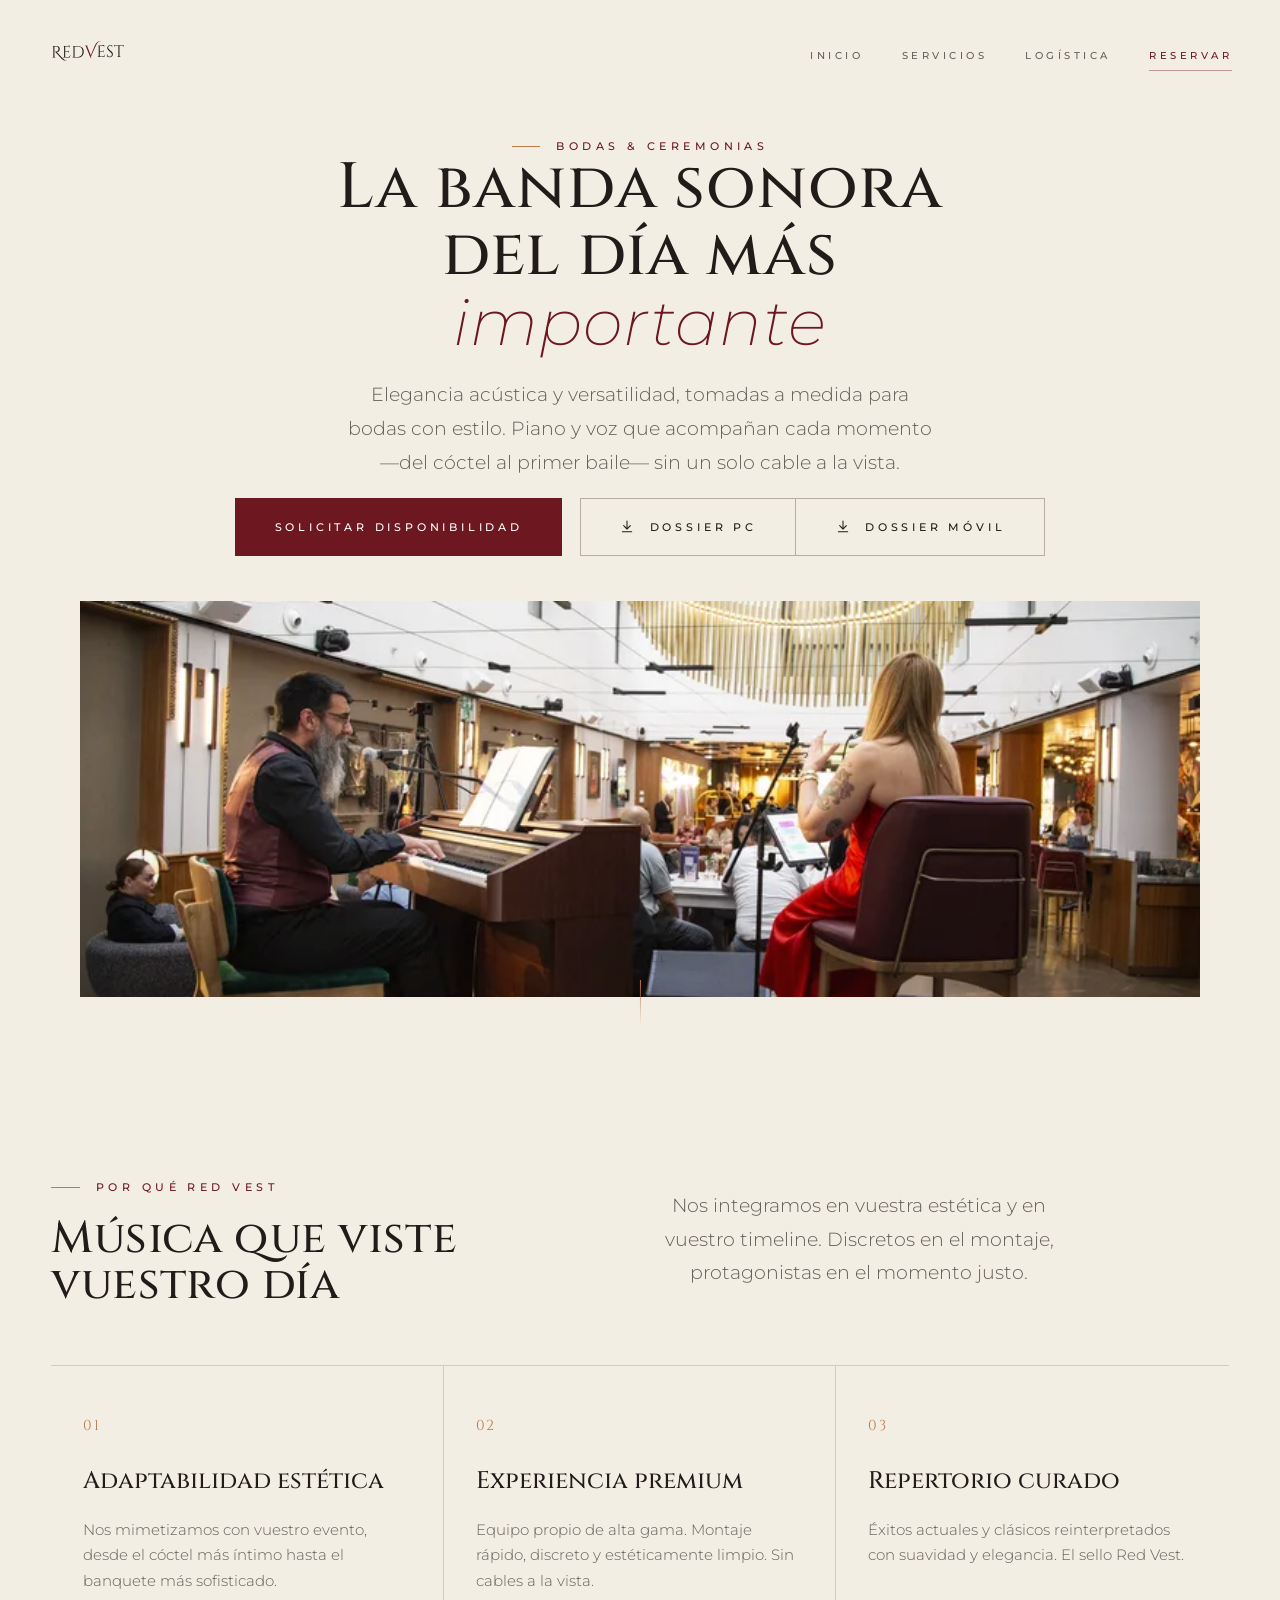
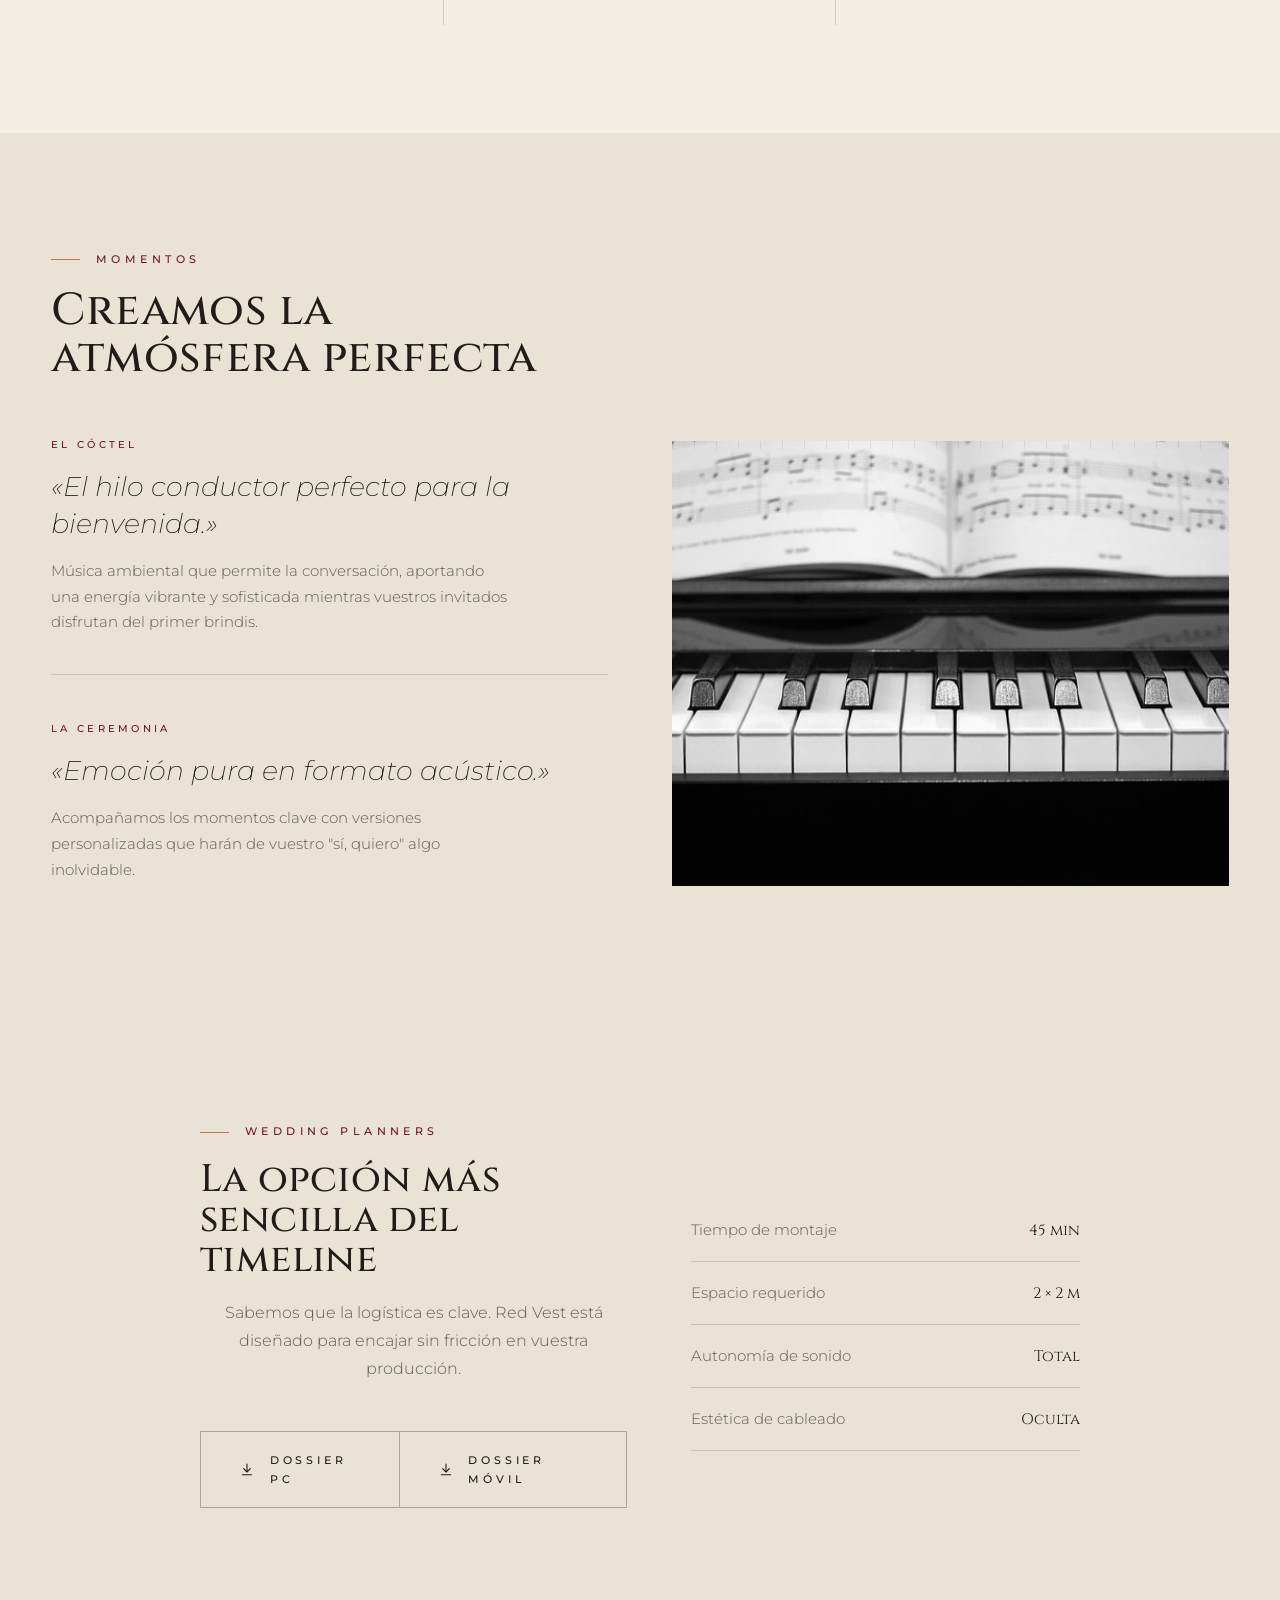
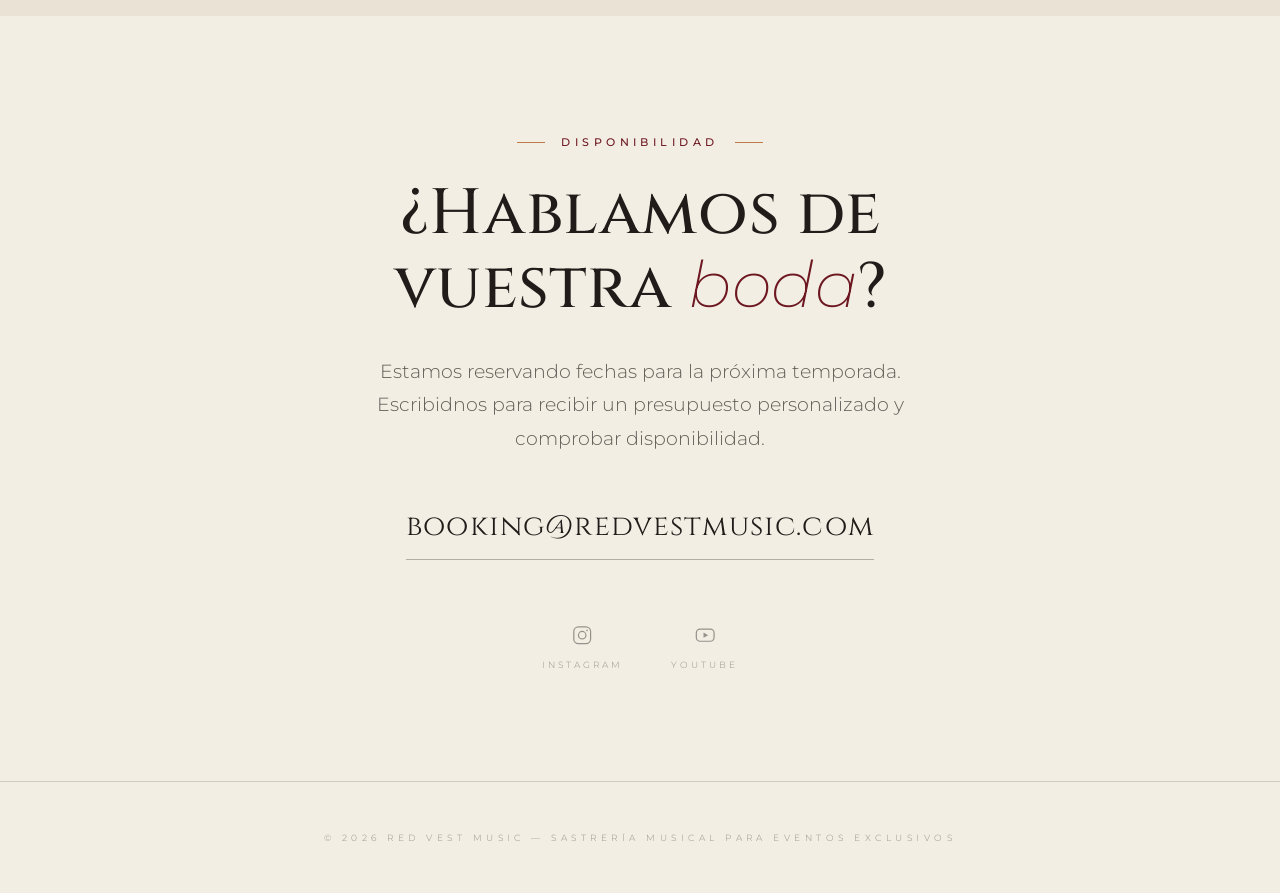
==== bodas/index.html @ 0601c80e "feat: self-host Cinzel and Montserrat fonts Co-Authored-By: Claude Sonnet 5.5 <noreply@anthropic.com" ====
<!DOCTYPE html>
<html lang="es" data-palette="claro" data-hero="portico" data-duo="off" data-grain="off" data-metal="copper">

<head>
  <meta charset="UTF-8">
  <meta name="viewport" content="width=device-width, initial-scale=1.0">
  <title>Música para bodas en Madrid · Dúo piano y voz en directo | Red Vest</title>
  <meta name="description" content="Música en vivo a medida para bodas en Madrid y alrededores: cóctel, ceremonia civil y banquete. Dúo de piano y voz con estética de gala — jazz, soul y boleros, de clásicos españoles a internacionales. Pide presupuesto: booking@redvestmusic.com">
  <meta name="keywords" content="música para bodas Madrid, música en directo para bodas Madrid, música ceremonia civil Madrid, dúo piano y voz boda, música cóctel boda, música banquete boda, música primer baile, cantante para bodas Madrid, pianista para bodas Madrid, música elegante boda, grupo música boda en vivo">
  <meta name="author" content="Red Vest">
  <meta name="robots" content="index,follow,max-image-preview:large">
  <meta name="language" content="Spanish">
  <link rel="canonical" href="https://redvestmusic.com/bodas/">
  <meta name="theme-color" content="#F3EEE4">

  <!-- Open Graph / Social -->
  <meta property="og:title" content="Música para bodas en Madrid · Dúo piano y voz | Red Vest">
  <meta property="og:description" content="Cóctel, ceremonia y banquete con piano y voz en directo. Elegancia acústica a medida para vuestra boda.">
  <meta property="og:type" content="website">
  <meta property="og:url" content="https://redvestmusic.com/bodas/">
  <meta property="og:site_name" content="Red Vest">
  <meta property="og:image" content="https://redvestmusic.com/assets/main_photo.webp">
  <meta property="og:image:alt" content="Red Vest — música en directo para bodas">
  <meta property="og:locale" content="es_ES">
  <meta name="twitter:card" content="summary_large_image">
  <meta name="twitter:title" content="Música para bodas en Madrid · Dúo piano y voz | Red Vest">
  <meta name="twitter:description" content="Cóctel, ceremonia y banquete con piano y voz en directo. Elegancia acústica a medida.">
  <meta name="twitter:image" content="https://redvestmusic.com/assets/main_photo.webp">

  <!-- Structured Data -->
  <script type="application/ld+json">
  {
    "@context": "https://schema.org",
    "@graph": [
      {
        "@type": "Service",
        "@id": "https://redvestmusic.com/bodas/#service",
        "name": "Música en directo para bodas",
        "serviceType": "Música para bodas y ceremonias",
        "description": "Dúo de piano y voz para bodas en Madrid y alrededores: música de cóctel, ceremonia civil y banquete. Jazz, soul y boleros en directo con estética de gala.",
        "provider": {
          "@type": "MusicGroup",
          "name": "Red Vest",
          "url": "https://redvestmusic.com/",
          "email": "booking@redvestmusic.com",
          "sameAs": [
            "https://www.instagram.com/redvestmusic",
            "https://www.youtube.com/@redvestmusic"
          ]
        },
        "areaServed": [
          { "@type": "City", "name": "Madrid" },
          { "@type": "AdministrativeArea", "name": "Comunidad de Madrid" }
        ],
        "audience": { "@type": "Audience", "audienceType": "Parejas, wedding planners y bodas exclusivas" }
      },
      {
        "@type": "BreadcrumbList",
        "itemListElement": [
          { "@type": "ListItem", "position": 1, "name": "Inicio", "item": "https://redvestmusic.com/" },
          { "@type": "ListItem", "position": 2, "name": "Bodas", "item": "https://redvestmusic.com/bodas/" }
        ]
      },
      {
        "@type": "FAQPage",
        "mainEntity": [
          {
            "@type": "Question",
            "name": "¿Qué momentos de la boda ameniza Red Vest?",
            "acceptedAnswer": { "@type": "Answer", "text": "Acompañamos el cóctel de bienvenida, la ceremonia civil y el banquete con música en directo de piano y voz adaptada a cada momento." }
          },
          {
            "@type": "Question",
            "name": "¿Cuánto tarda el montaje?",
            "acceptedAnswer": { "@type": "Answer", "text": "El montaje es de unos 45 minutos, con equipo propio, autonomía total de sonido y cableado oculto para no interferir en la estética del evento." }
          },
          {
            "@type": "Question",
            "name": "¿Qué repertorio interpretáis?",
            "acceptedAnswer": { "@type": "Answer", "text": "Jazz, soul y boleros: desde clásicos españoles a grandes estándares internacionales, reinterpretados con elegancia. El repertorio se personaliza para cada boda." }
          }
        ]
      }
    ]
  }
  </script>

  <link rel="preload" href="../assets/fonts/montserrat-latin.woff2" as="font" type="font/woff2" crossorigin>
  <link rel="stylesheet" href="../fonts.css">
  <link rel="stylesheet" href="../styles.css">
  <link rel="icon" href="../assets/favicon.png" type="image/png">

  <script>
    var RV_TWEAKS = /*EDITMODE-BEGIN*/{
      "palette": "claro",
      "hero": "portico",
      "duotone": "off",
      "grain": "off",
      "metal": "copper"
    }/*EDITMODE-END*/;
    (function (t) {
      var r = document.documentElement;
      r.dataset.palette = t.palette;
      r.dataset.hero = t.hero;
      r.dataset.duo = t.duotone;
      r.dataset.grain = t.grain;
      r.dataset.metal = t.metal;
    })(RV_TWEAKS);
  </script>

  <style>
    /* page-specific: bodas */
    .values {
      display: grid;
      grid-template-columns: repeat(3, 1fr);
      border-top: 1px solid var(--hair);
    }
    .value {
      padding: 2.8rem clamp(1rem, 2.5vw, 2.4rem) 1rem;
      border-right: 1px solid var(--hair);
    }
    .value:last-child { border-right: none; }
    .value__n { font-family: "Cinzel", serif; color: var(--metal); font-size: 0.9rem; letter-spacing: 0.1em; }
    .value__t { font-family: "Cinzel", serif; font-size: clamp(1.2rem, 2vw, 1.5rem); margin: 1.4rem 0 0.9rem; font-weight: 500; }
    .value__d { color: var(--ink-soft); font-size: 0.95rem; }

    .atmos { display: grid; grid-template-columns: 1fr 1fr; gap: clamp(2rem, 5vw, 5rem); align-items: center; }
    .atmos__photo { aspect-ratio: 5/4; }
    .moment + .moment { margin-top: 2.4rem; padding-top: 2.4rem; border-top: 1px solid var(--hair); }
    .moment__k { font-size: 0.6rem; letter-spacing: 0.34em; text-transform: uppercase; color: var(--wine); font-weight: 500; }
    .moment__q { font-family: "Montserrat"; font-style: italic; font-weight: 200; font-size: clamp(1.3rem, 2.4vw, 1.7rem); line-height: 1.35; margin: 0.8rem 0 0.7rem; }
    .moment__d { color: var(--ink-soft); font-size: 0.95rem; max-width: 46ch; }

    .logi { background: var(--bg-2); }
    .logi__card { display: grid; grid-template-columns: 1.1fr 1fr; gap: clamp(2rem,5vw,5rem); align-items: center; }
    .specs { list-style: none; margin: 1.8rem 0 0; padding: 0; }
    .specs li {
      display: flex; justify-content: space-between; align-items: baseline; gap: 1.5rem;
      padding: 1.1rem 0; border-bottom: 1px solid var(--hair);
      font-size: 0.95rem;
    }
    .specs li .lab { color: var(--ink-soft); }
    .specs li .val { font-family: "Cinzel", serif; color: var(--ink); white-space: nowrap; }

    @media (max-width: 900px) {
      .values { grid-template-columns: 1fr; }
      .value { border-right: none; border-bottom: 1px solid var(--hair); }
      .atmos, .logi__card { grid-template-columns: 1fr; }
      .atmos__photo { order: -1; }
    }

    /* distinct, generous cinematic hero band for the wedding landing */
    :root[data-hero="portico"] .hero__media {
      width: min(1120px, 92vw);
      height: clamp(240px, 44vh, 470px);
    }
    :root[data-hero="portico"] .hero { gap: clamp(2.4rem, 5vh, 4rem); }
    .hero__copy h1 { letter-spacing: 0.015em; }
  </style>
</head>

<body>

  <!-- ===================== NAV ===================== -->
  <nav class="nav" id="nav">
    <a href="../index.html" class="nav__brand" aria-label="Red Vest — inicio">
      <span class="nav__logo">
        <svg id="brandmark" class="lm-logo" viewBox="-659.49 -219.82 2000.01 666.64" xmlns="http://www.w3.org/2000/svg" role="img" aria-label="Red Vest">
          <g>
            <path fill="currentColor" d="M613.19,261.819c7.342,0,13.628-2.61,18.854-7.835c5.226-5.226,7.979-11.506,8.266-18.854V-2.135c0-6.778-2.69-12.5-8.054-17.16c-5.368-4.66-11.724-6.992-19.065-6.992h-5.082l-0.425-4.234h124.141c8.748,0,18.286-0.846,28.6-2.541c10.307-1.695,17.58-3.389,21.818-5.083v53.385h-4.238V7.612c0-6.781-2.329-12.563-6.986-17.371c-4.663-4.799-10.244-7.342-16.737-7.627h-86.433v130.917h71.605c5.645-0.278,10.445-2.393,14.402-6.355c3.952-3.952,5.932-8.895,5.932-14.827v-5.936h4.238v66.943h-4.238v-6.355c0-5.647-1.904-10.446-5.719-14.404c-3.814-3.953-8.547-6.071-14.196-6.354h-72.024v126.681h60.593c20.896,0,36.858-4.663,47.877-13.983c11.013-9.321,20.19-23.156,27.538-41.522h4.238l-24.578,68.641H607.683v-4.238H613.19z"></path>
            <path fill="currentColor" d="M852.569,248.685c-0.849-3.955-1.268-11.575-1.268-22.881c0-11.296,2.116-23.302,6.355-36.012h3.809c-0.287,3.111-0.425,6.218-0.425,9.323c0,17.228,5.22,31.564,15.676,43.002c10.451,11.442,24.292,17.161,41.522,17.161c17.798,0,32.413-5.363,43.856-16.101c11.437-10.729,17.155-24.217,17.155-40.457c0-16.238-5.507-29.448-16.524-39.618L881.38,87.691c-15.252-14.123-22.875-31.208-22.875-51.267c0-20.052,6.705-37.211,20.121-51.479c13.416-14.258,31.564-21.394,54.445-21.394c10.731,0,22.88,1.416,36.439,4.235h16.52v52.113h-3.809c0-13.274-4.595-23.864-13.772-31.776c-9.183-7.903-20.97-11.862-35.378-11.862c-14.403,0-26.482,4.808-36.223,14.405c-9.744,9.606-14.62,21.605-14.62,36.013c0,14.408,5.649,26.839,16.949,37.286l83.462,77.109c14.122,12.996,21.183,30.79,21.183,53.384c0,22.602-7.198,41.172-21.601,55.718c-14.409,14.552-33.618,21.818-57.623,21.818c-12.435,0-25.633-1.909-39.617-5.718C871.003,262.456,860.198,256.594,852.569,248.685z"></path>
            <path fill="currentColor" d="M1277.95,7.186c0-6.778-2.397-12.638-7.198-17.583c-4.813-4.938-10.463-7.55-16.95-7.838h-80.496v253.784c0.275,7.348,3.028,13.56,8.259,18.642c5.226,5.088,11.507,7.632,18.854,7.632h5.506v4.235h-92.782v-4.235h5.506c7.342,0,13.623-2.541,18.854-7.632c5.22-5.079,7.979-11.15,8.26-18.217V-18.238h-80.502c-6.779,0.288-12.498,2.899-17.162,7.838c-4.657,4.949-6.986,10.808-6.986,17.583v7.204l-4.238,0.424v-53.383c4.238,1.695,11.58,3.389,22.031,5.083s20.053,2.541,28.816,2.541h143.201c13.841,0,25.353-1.059,34.529-3.178c9.178-2.118,14.759-3.601,16.737-4.45v53.386l-4.233-0.424V7.186H1277.95z"></path>
            <circle class="lm-vest" fill="var(--wine)" cx="446.842" cy="274.309" r="5.314"></circle>
            <circle class="lm-vest" fill="var(--wine)" cx="450.029" cy="322.223" r="2.57"></circle>
            <circle class="lm-vest" fill="var(--wine)" cx="446.842" cy="300.801" r="4.438"></circle>
            <path class="lm-vest" fill="var(--wine)" d="M313.196,0.945c-3.973-9.068-9.421-15.796-16.363-20.19c-6.952-4.394-13.965-6.59-21.045-6.59h-3.398v-4.251h95.645v4.251h-3.825c-8.507,0-14.173,3.971-17.007,11.903c-0.57,1.699-0.849,3.688-0.849,5.95c0,2.27,0.705,5.101,2.128,8.505l88.842,222.746L542.749-28.81c16.72-39.388,37.69-67.592,62.922-84.593c9.625-6.517,21.108-11.615,34.427-15.306c13.313-3.679,24.078-5.528,32.304-5.528c8.208,0,13.456,0,15.722,0v4.253c-13.318,0.569-25.788,3.186-37.397,7.861c-11.62,4.682-21.193,10.068-28.696,16.158c-7.508,6.097-14.81,14.173-21.888,24.228c-7.09,10.065-12.538,18.637-16.37,25.721c-3.826,7.086-8.291,16.152-13.388,27.206L453.671,225.833c-4.971,9.932-12.132,28.604-14.942,36.927c-7.835,23.253,5.61,63.484,5.61,65.041"></path>
            <path fill="currentColor" d="M-178.751,351.648c-11.865,3.103-22.39,4.663-31.564,4.663c-9.18,0-17.306-0.574-24.36-1.698c-7.063-1.13-14.621-3.321-22.669-6.567c-8.05-3.249-15.609-6.992-22.667-11.222c-7.063-4.239-14.127-9.473-21.183-15.677c-12.994-10.459-24.786-21.756-35.378-33.901c-10.59-12.137-31-34.951-61.223-68.423c-30.228-33.468-50.278-55.715-60.164-66.73c-9.892-11.016-17.515-16.8-22.88-17.371v-4.237c16.378,0,27.33-0.35,32.836-1.057c5.506-0.703,11.367-1.973,17.582-3.814c6.209-1.832,11.439-4.303,15.676-7.413c16.664-10.73,24.998-28.524,24.998-53.384c0-20.616-4.593-37.138-13.768-49.569c-9.183-12.427-22.106-18.784-38.769-19.066h-52.537v252.52c0,7.061,2.607,13.275,7.838,18.642c5.224,5.369,11.649,8.048,19.277,8.048h5.083l0.426,4.238h-92.787v-4.238h5.506c7.058,0,13.274-2.541,18.643-7.629c5.361-5.082,8.19-11.297,8.475-18.645V13.973c-0.284-7.342-3.039-13.624-8.261-18.854c-5.229-5.223-11.512-7.839-18.854-7.839h-5.506v-4.237h114.395c24.851,0,44.838,6.99,59.951,20.974c15.107,13.982,22.666,32.486,22.666,55.501c0,23.025-6.924,42.792-20.759,59.317c-13.841,16.522-30.789,24.786-50.841,24.786h-0.426c9.6,10.167,20.476,22.031,32.624,35.591c48.862,53.951,80.214,87.844,94.059,101.682c13.835,13.841,26.058,25.209,36.647,34.108c10.593,8.896,19.978,15.467,28.174,19.696c16.664,9.04,33.189,13.56,49.572,13.56c3.39,0,6.778-0.286,10.168-0.849V351.648z"></path>
            <path fill="currentColor" d="M-273.239,275.385c7.342,0,13.624-2.61,18.854-7.836c5.226-5.225,7.978-11.506,8.261-18.854V11.429c0-6.778-2.69-12.498-8.049-17.158c-5.369-4.661-11.724-6.991-19.066-6.991h-5.083l-0.423-4.237h124.139c8.751,0,18.284-0.849,28.599-2.54c10.308-1.695,17.582-3.39,21.819-5.083v53.383h-4.237v-7.63c0-6.777-2.329-12.563-6.989-17.371c-4.662-4.798-10.241-7.342-16.737-7.626h-86.432v130.918h71.604c5.647-0.277,10.446-2.398,14.404-6.355c3.953-3.953,5.932-8.899,5.932-14.832v-5.932h4.237v66.939h-4.237v-6.355c0-5.644-1.906-10.444-5.72-14.404c-3.813-3.951-8.546-6.069-14.193-6.354h-72.027v126.683h60.589c20.897,0,36.858-4.663,47.874-13.984c11.016-9.32,20.19-23.155,27.538-41.521h4.238l-24.575,68.641h-175.829v-4.238h5.509V275.385z"></path>
            <path fill="currentColor" d="M215.059,23.929c28.103,27.261,42.154,63.063,42.154,107.401c0,44.349-14.052,80.151-42.154,107.405c-28.107,27.257-64.757,40.888-109.945,40.888h-143.63v-4.238h5.507c7.342,0,13.622-2.61,18.854-7.836c5.224-5.225,7.976-11.506,8.261-18.854V11.429c0-6.778-2.754-12.498-8.261-17.158c-5.506-4.661-11.797-6.991-18.854-6.991h-5.085l-0.422-4.237h143.63C150.302-16.958,186.952-3.328,215.059,23.929z M21.649-4.247v271.159h83.465c23.726,0,44.697-5.649,62.917-16.949c18.218-11.293,32.338-27.182,42.368-47.664c10.023-20.478,15.042-44.126,15.042-70.965c0-40.675-11.089-73.437-33.259-98.297C170.004,8.187,140.984-4.247,105.117-4.247H21.649z"></path>
          </g>
        </svg>
      </span>
    </a>
    <button class="nav__toggle" id="navToggle" aria-label="Menú">
      <span></span><span></span><span></span>
    </button>
    <div class="nav__menu" id="navMenu">
      <a href="../index.html" class="nav__link">Inicio</a>
      <a href="#servicios" class="nav__link">Servicios</a>
      <a href="#logistica" class="nav__link">Logística</a>
      <a href="#contacto" class="nav__link nav__link--book">Reservar</a>
    </div>
  </nav>

  <!-- ===================== HERO ===================== -->
  <header id="inicio">
    <div class="hero">
      <div class="hero__copy">
        <span class="eyebrow">Bodas &amp; Ceremonias</span>
        <h1 class="display" style="font-size:clamp(2.4rem,5vw,4.4rem)"><span class="sr-only">Música para bodas en directo: dúo de piano y voz. </span>La banda sonora<br>del día más<br><em style="font-style:italic;font-family:Montserrat;font-weight:200;color:var(--wine)">importante</em></h1>
        <p class="lede">Elegancia acústica y versatilidad, tomadas a medida para bodas con estilo. Piano y voz que acompañan cada momento —del cóctel al primer baile— sin un solo cable a la vista.</p>
        <div class="hero__actions">
          <a href="#contacto" class="btn btn-wine">Solicitar disponibilidad</a>
          <div class="hero__dossier" role="group" aria-label="Descargar dossier">
            <a href="https://drive.google.com/file/d/15PTk-KpDkAOPHV0LEqihn-02PngkFRr-/view?usp=drive_link" class="btn hero__dossier-link" target="_blank" rel="noopener noreferrer">
              <svg class="hero__dossier-icon" viewBox="0 0 24 24" fill="none" stroke="currentColor" stroke-width="1.6" stroke-linecap="round" stroke-linejoin="round" aria-hidden="true"><path d="M12 3v11"/><path d="m7 10 5 5 5-5"/><path d="M5 19h14"/></svg>
              Dossier PC
            </a>
            <a href="https://drive.google.com/file/d/1-KsxnZRcZj-bfl2OVxy1sMebnj2odBSb/view?usp=drive_link" class="btn hero__dossier-link" target="_blank" rel="noopener noreferrer">
              <svg class="hero__dossier-icon" viewBox="0 0 24 24" fill="none" stroke="currentColor" stroke-width="1.6" stroke-linecap="round" stroke-linejoin="round" aria-hidden="true"><path d="M12 3v11"/><path d="m7 10 5 5 5-5"/><path d="M5 19h14"/></svg>
              Dossier móvil
            </a>
          </div>
        </div>
      </div>
      <div class="hero__media">
        <div class="photo photo--center">
          <picture>
            <source type="image/webp" srcset="../assets/hero_bodas-480.webp 480w, ../assets/hero_bodas-768.webp 768w, ../assets/hero_bodas-896.webp 896w" sizes="(max-width:900px) 100vw, 50vw">
            <img src="../assets/hero_bodas.webp" alt="Red Vest — música en directo para bodas" width="5265" height="3510" fetchpriority="high" decoding="async">
          </picture>
        </div>
      </div>
      <div class="hero__scroll"><span>Scroll</span><span class="line"></span></div>
    </div>
  </header>

  <!-- ===================== SERVICIOS ===================== -->
  <section id="servicios" class="section">
    <div class="wrap">
      <div class="exp__head">
        <div>
          <span class="eyebrow reveal">Por qué Red Vest</span>
          <h2 class="display exp__title reveal d1" style="margin-top:1.2rem">Música que viste<br>vuestro día</h2>
        </div>
        <p class="lede reveal d2" style="max-width:34ch">Nos integramos en vuestra estética y en vuestro timeline. Discretos en el montaje, protagonistas en el momento justo.</p>
      </div>

      <div class="values reveal d1">
        <div class="value">
          <span class="value__n">01</span>
          <h3 class="value__t">Adaptabilidad estética</h3>
          <p class="value__d">Nos mimetizamos con vuestro evento, desde el cóctel más íntimo hasta el banquete más sofisticado.</p>
        </div>
        <div class="value">
          <span class="value__n">02</span>
          <h3 class="value__t">Experiencia premium</h3>
          <p class="value__d">Equipo propio de alta gama. Montaje rápido, discreto y estéticamente limpio. Sin cables a la vista.</p>
        </div>
        <div class="value">
          <span class="value__n">03</span>
          <h3 class="value__t">Repertorio curado</h3>
          <p class="value__d">Éxitos actuales y clásicos reinterpretados con suavidad y elegancia. El sello Red Vest.</p>
        </div>
      </div>
    </div>
  </section>

  <!-- ===================== ATMÓSFERA ===================== -->
  <section class="section" style="background:var(--bg-2)">
    <div class="wrap">
      <div class="exp__head" style="margin-bottom:3rem">
        <div>
          <span class="eyebrow reveal">Momentos</span>
          <h2 class="display exp__title reveal d1" style="margin-top:1.2rem">Creamos la<br>atmósfera perfecta</h2>
        </div>
      </div>
      <div class="atmos">
        <div class="reveal">
          <div class="moment">
            <span class="moment__k">El cóctel</span>
            <p class="moment__q">«El hilo conductor perfecto para la bienvenida.»</p>
            <p class="moment__d">Música ambiental que permite la conversación, aportando una energía vibrante y sofisticada mientras vuestros invitados disfrutan del primer brindis.</p>
          </div>
          <div class="moment">
            <span class="moment__k">La ceremonia</span>
            <p class="moment__q">«Emoción pura en formato acústico.»</p>
            <p class="moment__d">Acompañamos los momentos clave con versiones personalizadas que harán de vuestro "sí, quiero" algo inolvidable.</p>
          </div>
        </div>
        <div class="reveal d1">
          <div class="photo atmos__photo ticked">
            <img src="../assets/piano.jpg" alt="Detalle del piano — Red Vest" width="640" height="426" loading="lazy" decoding="async">
          </div>
        </div>
      </div>
    </div>
  </section>

  <!-- ===================== LOGÍSTICA ===================== -->
  <section id="logistica" class="section logi">
    <div class="wrap-tight">
      <div class="logi__card">
        <div class="reveal">
          <span class="eyebrow">Wedding Planners</span>
          <h2 class="display" style="font-size:clamp(1.7rem,3.2vw,2.4rem); margin:1.2rem 0 1.2rem">La opción más<br>sencilla del timeline</h2>
          <p class="lede" style="font-size:1rem">Sabemos que la logística es clave. Red Vest está diseñado para encajar sin fricción en vuestra producción.</p>
          <div class="hero__dossier" role="group" aria-label="Descargar dossier" style="margin-top:2rem">
            <a href="https://drive.google.com/file/d/15PTk-KpDkAOPHV0LEqihn-02PngkFRr-/view?usp=drive_link" class="btn hero__dossier-link" target="_blank" rel="noopener noreferrer">
              <svg class="hero__dossier-icon" viewBox="0 0 24 24" fill="none" stroke="currentColor" stroke-width="1.6" stroke-linecap="round" stroke-linejoin="round" aria-hidden="true"><path d="M12 3v11"/><path d="m7 10 5 5 5-5"/><path d="M5 19h14"/></svg>
              Dossier PC
            </a>
            <a href="https://drive.google.com/file/d/1-KsxnZRcZj-bfl2OVxy1sMebnj2odBSb/view?usp=drive_link" class="btn hero__dossier-link" target="_blank" rel="noopener noreferrer">
              <svg class="hero__dossier-icon" viewBox="0 0 24 24" fill="none" stroke="currentColor" stroke-width="1.6" stroke-linecap="round" stroke-linejoin="round" aria-hidden="true"><path d="M12 3v11"/><path d="m7 10 5 5 5-5"/><path d="M5 19h14"/></svg>
              Dossier móvil
            </a>
          </div>
        </div>
        <ul class="specs reveal d1">
          <li><span class="lab">Tiempo de montaje</span><span class="val">45 min</span></li>
          <li><span class="lab">Espacio requerido</span><span class="val">2 × 2 m</span></li>
          <li><span class="lab">Autonomía de sonido</span><span class="val">Total</span></li>
          <li><span class="lab">Estética de cableado</span><span class="val">Oculta</span></li>
        </ul>
      </div>
    </div>
  </section>

  <!-- ===================== CONTACTO ===================== -->
  <section id="contacto" class="section booking grain-fixed">
    <div class="wrap-tight">
      <span class="eyebrow center reveal" style="justify-content:center">Disponibilidad</span>
      <h2 class="display booking__title reveal d1" style="margin-top:1.8rem">¿Hablamos de<br>vuestra <em>boda</em>?</h2>
      <p class="lede reveal d2" style="margin:2rem auto 3rem; text-align:center">Estamos reservando fechas para la próxima temporada. Escribidnos para recibir un presupuesto personalizado y comprobar disponibilidad.</p>
      <div class="reveal d2">
        <a href="mailto:booking@redvestmusic.com" class="booking__mail">booking@redvestmusic.com</a>
      </div>
      <div class="social reveal d3">
        <a href="https://www.instagram.com/redvestmusic" target="_blank" rel="noopener" aria-label="Instagram">
          <svg viewBox="0 0 24 24" fill="none" stroke="currentColor" stroke-width="1.3"><rect x="3" y="3" width="18" height="18" rx="5"/><circle cx="12" cy="12" r="4"/><circle cx="17.2" cy="6.8" r="0.9" fill="currentColor" stroke="none"/></svg>
          Instagram
        </a>
        <a href="https://www.youtube.com/@redvestmusic" target="_blank" rel="noopener" aria-label="YouTube">
          <svg viewBox="0 0 24 24" fill="none" stroke="currentColor" stroke-width="1.3"><rect x="2.5" y="5.5" width="19" height="13" rx="4"/><path d="M10.2 9.2l5 2.8-5 2.8z" fill="currentColor" stroke="none"/></svg>
          YouTube
        </a>
      </div>
    </div>
  </section>

  <footer class="foot">
    <p>© 2026 Red Vest Music — Sastrería Musical para eventos exclusivos</p>
  </footer>

  <!-- ===================== TWEAKS PANEL ===================== -->
  <aside class="tw" id="twPanel" hidden aria-label="Tweaks">
    <div class="tw__head">
      <span class="tw__title">Tweaks</span>
      <button class="tw__close" id="twClose" aria-label="Cerrar">✕</button>
    </div>
    <div class="tw__body">
      <div class="tw__group">
        <span class="tw__label">Paleta</span>
        <div class="tw__seg" data-tw="palette">
          <button data-val="midnight">Medianoche</button>
          <button data-val="claro">Atelier Claro</button>
          <button data-val="cobre">Vino &amp; Cobre</button>
        </div>
      </div>
      <div class="tw__group">
        <span class="tw__label">Hero</span>
        <div class="tw__seg" data-tw="hero">
          <button data-val="editorial">Editorial</button>
          <button data-val="centrado">Centrado</button>
          <button data-val="portico">Pórtico</button>
        </div>
      </div>
      <div class="tw__group">
        <span class="tw__label">Detalle metálico</span>
        <div class="tw__seg" data-tw="metal">
          <button data-val="brass">Latón</button>
          <button data-val="copper">Cobre</button>
          <button data-val="none">Ninguno</button>
        </div>
      </div>
      <div class="tw__group">
        <span class="tw__label">Fotografía</span>
        <div class="tw__seg" data-tw="duotone">
          <button data-val="on">Duotono</button>
          <button data-val="off">Natural</button>
        </div>
      </div>
      <div class="tw__group">
        <span class="tw__label">Grano de película</span>
        <div class="tw__seg" data-tw="grain">
          <button data-val="on">Activado</button>
          <button data-val="off">Desactivado</button>
        </div>
      </div>
    </div>
  </aside>

  <div class="film-grain" aria-hidden="true"></div>

  <script src="../app.js"></script>
  <script src="../tweaks.js"></script>
</body>

</html>
---- fonts.css ----
@font-face {
  font-family: 'Cinzel';
  font-style: normal;
  font-weight: 400 700;
  font-display: swap;
  src: url(assets/fonts/cinzel-latin.woff2) format('woff2');
  unicode-range: U+0000-00FF, U+0131, U+0152-0153, U+02BB-02BC, U+02C6, U+02DA, U+02DC, U+0304, U+0308, U+0329, U+2000-206F, U+20AC, U+2122, U+2191, U+2193, U+2212, U+2215, U+FEFF, U+FFFD;
}
@font-face {
  font-family: 'Montserrat';
  font-style: normal;
  font-weight: 200 500;
  font-display: swap;
  src: url(assets/fonts/montserrat-latin.woff2) format('woff2');
  unicode-range: U+0000-00FF, U+0131, U+0152-0153, U+02BB-02BC, U+02C6, U+02DA, U+02DC, U+0304, U+0308, U+0329, U+2000-206F, U+20AC, U+2122, U+2191, U+2193, U+2212, U+2215, U+FEFF, U+FFFD;
}
@font-face {
  font-family: 'Montserrat';
  font-style: italic;
  font-weight: 200 300;
  font-display: swap;
  src: url(assets/fonts/montserrat-italic-latin.woff2) format('woff2');
  unicode-range: U+0000-00FF, U+0131, U+0152-0153, U+02BB-02BC, U+02C6, U+02DA, U+02DC, U+0304, U+0308, U+0329, U+2000-206F, U+20AC, U+2122, U+2191, U+2193, U+2212, U+2215, U+FEFF, U+FFFD;
}
---- styles.css ----
/* ============================================================
   RED VEST — "Atelier" design system
   Sastrería Musical · piano & voz · jazz & soul
   ============================================================ */

/* ---------- Palettes (switchable via [data-palette]) -------- */
:root,
:root[data-palette="midnight"] {
  --bg:        #14110F;
  --bg-2:      #1C1815;
  --ink:       #ECE6DC;
  --ink-soft:  rgba(236, 230, 220, 0.64);
  --ink-faint: rgba(236, 230, 220, 0.40);
  --wine:      #8A2230;
  --wine-deep: #5E141C;
  --hair:      rgba(236, 230, 220, 0.14);
  --hair-strong: rgba(236, 230, 220, 0.26);
  --metal:     #B8975C;
  --duo-tint:  #8A2230;
  --duo-base:  #0E0B0A;
  --shadow:    rgba(0, 0, 0, 0.55);
  color-scheme: dark;
}

:root[data-palette="claro"] {
  --bg:        #F3EEE4;
  --bg-2:      #EAE2D4;
  --ink:       #211C19;
  --ink-soft:  rgba(33, 28, 25, 0.68);
  --ink-faint: rgba(33, 28, 25, 0.44);
  --wine:      #6D1821;
  --wine-deep: #54121A;
  --hair:      rgba(33, 28, 25, 0.16);
  --hair-strong: rgba(33, 28, 25, 0.30);
  --metal:     #9C7A3C;
  --duo-tint:  #6D1821;
  --duo-base:  #2A211C;
  --shadow:    rgba(60, 48, 40, 0.18);
  color-scheme: light;
}

:root[data-palette="cobre"] {
  --bg:        #16100E;
  --bg-2:      #20161300;
  --bg-2:      #201613;
  --ink:       #F0E7DB;
  --ink-soft:  rgba(240, 231, 219, 0.64);
  --ink-faint: rgba(240, 231, 219, 0.38);
  --wine:      #8E2433;
  --wine-deep: #611620;
  --hair:      rgba(240, 231, 219, 0.14);
  --hair-strong: rgba(240, 231, 219, 0.26);
  --metal:     #C07A48;
  --duo-tint:  #9A2A36;
  --duo-base:  #0C0807;
  --shadow:    rgba(0, 0, 0, 0.6);
  color-scheme: dark;
}

/* Metal accent override (tweak) */
:root[data-metal="brass"]  { --metal: #B8975C; }
:root[data-metal="copper"] { --metal: #C07A48; }
:root[data-metal="none"]   { --metal: var(--ink-faint); }

/* ---------- Base ------------------------------------------- */
* { box-sizing: border-box; }

html { scroll-behavior: smooth; }

body {
  margin: 0;
  background: var(--bg);
  color: var(--ink);
  font-family: "Montserrat", system-ui, -apple-system, "Segoe UI", sans-serif;
  font-weight: 300;
  line-height: 1.7;
  -webkit-font-smoothing: antialiased;
  text-rendering: optimizeLegibility;
  overflow-x: hidden;
  transition: background 0.6s ease, color 0.6s ease;
}

::selection { background: var(--wine); color: #fff; }

img { display: block; max-width: 100%; }

a { color: inherit; text-decoration: none; }

.serif { font-family: "Cinzel", serif; }

/* ---------- Layout helpers --------------------------------- */
.wrap { width: min(1180px, 92vw); margin-inline: auto; }
.wrap-tight { width: min(880px, 92vw); margin-inline: auto; }

.section { padding: clamp(5rem, 12vh, 11rem) 0; }

/* ---------- Typographic primitives ------------------------- */
.eyebrow {
  font-size: 0.66rem;
  letter-spacing: 0.42em;
  text-transform: uppercase;
  font-weight: 500;
  color: var(--wine);
  display: inline-flex;
  align-items: center;
  gap: 1rem;
}
:root[data-palette="claro"] .eyebrow { color: var(--wine); }
.eyebrow::before {
  content: "";
  width: 1.8rem;
  height: 1px;
  background: var(--metal);
  display: inline-block;
}
.eyebrow.center::after {
  content: "";
  width: 1.8rem;
  height: 1px;
  background: var(--metal);
  display: inline-block;
}

.display {
  font-family: "Cinzel", serif;
  font-weight: 500;
  line-height: 1.04;
  letter-spacing: 0.01em;
  margin: 0;
}

.lede {
  font-size: clamp(1.05rem, 1.5vw, 1.22rem);
  line-height: 1.75;
  color: var(--ink-soft);
  font-weight: 300;
  max-width: 46ch;
}

.quote {
  font-family: "Montserrat", sans-serif;
  font-style: italic;
  font-weight: 300;
  line-height: 1.4;
}

/* ---------- Seam / stitch motif (tailoring) ---------------- */
.seam-v {
  width: 1px;
  background-image: repeating-linear-gradient(
    to bottom, var(--hair-strong) 0 7px, transparent 7px 15px);
}
.seam-h {
  height: 1px;
  width: 100%;
  background-image: repeating-linear-gradient(
    to right, var(--hair-strong) 0 7px, transparent 7px 15px);
}
.rule {
  height: 1px;
  width: 100%;
  background: var(--hair);
}

/* ---------- Buttons ---------------------------------------- */
.btn {
  --pad-x: 2.4rem;
  position: relative;
  display: inline-flex;
  align-items: center;
  gap: 0.9rem;
  padding: 1.15rem var(--pad-x);
  font-size: 0.7rem;
  letter-spacing: 0.34em;
  text-transform: uppercase;
  font-weight: 500;
  color: var(--ink);
  border: 1px solid var(--hair-strong);
  background: transparent;
  overflow: hidden;
  cursor: pointer;
  transition: color 0.5s cubic-bezier(0.19,1,0.22,1),
              border-color 0.5s ease;
  z-index: 0;
}
.btn::before {
  content: "";
  position: absolute;
  inset: 0;
  background: var(--ink);
  transform: translateX(-101%);
  transition: transform 0.55s cubic-bezier(0.19,1,0.22,1);
  z-index: -1;
}
.btn:hover { color: var(--bg); border-color: var(--ink); }
.btn:hover::before { transform: translateX(0); }

.btn-wine {
  color: #fff;
  border-color: var(--wine);
  background: var(--wine);
}
.btn-wine::before { background: var(--wine-deep); }
.btn-wine:hover { color: #fff; border-color: var(--wine-deep); }

.btn-ghost {
  border-color: transparent;
  padding-inline: 0.4rem;
  color: var(--ink-soft);
}
.btn-ghost::before { display: none; }
.btn-ghost:hover { color: var(--ink); }
.btn-ghost .arrow { transition: transform 0.4s ease; }
.btn-ghost:hover .arrow { transform: translateX(6px); }

/* ---------- Photo: duotone + grain ------------------------- */
.photo {
  position: relative;
  overflow: hidden;
  background: var(--duo-base);
  isolation: isolate;
}
.photo img {
  position: absolute;
  inset: 0;
  width: 100%; height: 100%;
  object-fit: cover;
  object-position: center;
  transition: transform 1.4s cubic-bezier(0.19,1,0.22,1), filter 1.2s ease;
}
.photo--top img { object-position: center top; }
.photo--center img { object-position: center; }
.photo picture { position: absolute; inset: 0; display: block; }
/* duotone on — grayscale image, wine tint via colour blend (image stays visible) */
:root[data-duo="on"] .photo img {
  filter: grayscale(1) contrast(1.05) brightness(1.04);
}
:root[data-duo="on"] .photo::after {
  content: "";
  position: absolute; inset: 0;
  background: var(--duo-tint);
  mix-blend-mode: color;
  opacity: 0.55;
  pointer-events: none;
  z-index: 1;
}
/* gentle vignette always */
.photo::before {
  content: "";
  position: absolute; inset: 0;
  background: radial-gradient(120% 90% at 50% 30%,
              transparent 40%, var(--duo-base) 140%);
  opacity: 0.55;
  pointer-events: none;
  z-index: 2;
}
.photo:hover img { transform: scale(1.04); }

/* soften vignette on light palettes so white pages don't get heavy edges */
:root[data-palette="claro"] .photo::before { opacity: 0.28; }

/* black & white -> colour on hover (no duotone tint) */
.photo--bw::after { display: none !important; }
.photo--bw img {
  filter: grayscale(1) contrast(1.05) brightness(0.92) !important;
  mix-blend-mode: normal !important;
  opacity: 1 !important;
}
.photo--bw:hover img { filter: grayscale(0) contrast(1.02) !important; transform: scale(1.04); }

/* screen-reader only */
.sr-only {
  position: absolute !important;
  width: 1px; height: 1px;
  padding: 0; margin: -1px;
  overflow: hidden; clip: rect(0 0 0 0);
  white-space: nowrap; border: 0;
}

/* ============================================================
   FORMATOS — interactive switcher
   ============================================================ */
.formats {
  display: grid;
  grid-template-columns: 0.82fr 1.4fr;
  gap: clamp(1.8rem, 4vw, 4.5rem);
  align-items: stretch;
}
.formats__nav { display: flex; flex-direction: column; }
.fmt-tab {
  position: relative;
  display: flex; align-items: baseline; gap: 1.3rem;
  text-align: left;
  background: none; border: none;
  border-top: 1px solid var(--hair);
  padding: 1.7rem 0.3rem;
  color: var(--ink-soft);
  cursor: pointer;
  font-family: inherit;
  transition: color 0.4s ease, padding-left 0.5s cubic-bezier(0.19,1,0.22,1);
}
.fmt-tab:last-child { border-bottom: 1px solid var(--hair); }
.fmt-tab:hover { color: var(--ink); padding-left: 0.7rem; }
.fmt-tab.active { color: var(--ink); padding-left: 0.7rem; }
.fmt-tab__n { font-family: "Cinzel", serif; font-size: 0.82rem; letter-spacing: 0.08em; color: var(--ink-faint); transition: color 0.4s ease; }
.fmt-tab.active .fmt-tab__n { color: var(--wine); }
.fmt-tab__name { font-family: "Cinzel", serif; font-size: clamp(1.15rem, 1.9vw, 1.55rem); font-weight: 500; }
.fmt-tab__bar {
  position: absolute; left: 0; top: -1px; height: 1px; width: 100%;
  background: var(--wine);
  transform: scaleX(0); transform-origin: left;
}
.fmt-tab.active .fmt-tab__bar { animation: fmtfill 6s linear forwards; }
@keyframes fmtfill { from { transform: scaleX(0); } to { transform: scaleX(1); } }

.formats__stage {
  position: relative;
  border: 1px solid var(--hair);
  background: color-mix(in srgb, var(--bg-2) 55%, transparent);
  padding: clamp(2rem, 4vw, 3.6rem);
  display: flex; flex-direction: column; justify-content: center;
  min-height: 360px;
  overflow: hidden;
}
.fmt-ghost {
  position: absolute; top: -2.5rem; right: -0.5rem;
  font-family: "Cinzel", serif; font-weight: 700;
  font-size: clamp(11rem, 24vw, 20rem); line-height: 1;
  color: transparent; -webkit-text-stroke: 1px var(--hair-strong);
  pointer-events: none; user-select: none;
}
.fmt-body { position: relative; z-index: 1; }
.fmt-name { font-family: "Cinzel", serif; font-size: clamp(1.9rem, 3.6vw, 3.1rem); font-weight: 600; margin: 1rem 0 0; line-height: 1.05; }
.fmt-desc { color: var(--ink-soft); max-width: 46ch; margin: 1.3rem 0 0; font-size: 1.04rem; line-height: 1.7; }
.fmt-tag {
  display: inline-flex; align-items: center; gap: 0.7rem;
  margin-top: 1.8rem;
  font-size: 0.58rem; letter-spacing: 0.32em; text-transform: uppercase; color: var(--ink-faint);
}
.fmt-tag::before { content: ""; width: 0.4rem; height: 0.4rem; border: 1px solid var(--wine); transform: rotate(45deg); }
.fmt-anim { animation: fmtIn 0.6s cubic-bezier(0.19,1,0.22,1) both; }
@keyframes fmtIn { from { opacity: 0; transform: translateY(14px); } to { opacity: 1; transform: none; } }

@media (max-width: 820px) {
  .formats { grid-template-columns: 1fr; }
  .formats__stage { min-height: 300px; order: -1; }
}

/* grain — single global film layer (avoids ::after conflicts on photos) */
.film-grain {
  position: fixed;
  inset: 0;
  z-index: 150;
  pointer-events: none;
  opacity: 0;
  mix-blend-mode: overlay;
  background-image: url("data:image/svg+xml,%3Csvg xmlns='http://www.w3.org/2000/svg' width='160' height='160'%3E%3Cfilter id='n'%3E%3CfeTurbulence type='fractalNoise' baseFrequency='0.9' numOctaves='2' stitchTiles='stitch'/%3E%3C/filter%3E%3Crect width='100%25' height='100%25' filter='url(%23n)'/%3E%3C/svg%3E");
  transition: opacity 0.5s ease;
}
:root[data-grain="on"] .film-grain { opacity: 0.06; }

/* measurement-tick frame (tailoring detail) */
.ticked { position: relative; }
.ticked::before {
  content: "";
  position: absolute;
  top: -1px; left: 0; right: 0;
  height: 9px;
  background-image: repeating-linear-gradient(
    to right, var(--hair-strong) 0 1px, transparent 1px 22px);
  opacity: 0.8;
}

/* ============================================================
   NAV
   ============================================================ */
.nav {
  position: fixed;
  top: 0; left: 0; right: 0;
  z-index: 60;
  display: flex;
  justify-content: space-between;
  align-items: center;
  padding: 2.4rem clamp(1.4rem, 4vw, 3rem);
  transition: padding 0.5s ease, background 0.5s ease, border-color 0.5s ease;
  border-bottom: 1px solid transparent;
}
.nav.scrolled {
  padding-block: 1.15rem;
  background: color-mix(in srgb, var(--bg) 86%, transparent);
  -webkit-backdrop-filter: blur(14px);
  backdrop-filter: blur(14px);
  border-bottom-color: var(--hair);
}
.nav__logo { display: inline-flex; align-items: center; height: 26px; color: var(--ink); }
.nav__logo svg { height: 26px; width: auto; display: block; }
.nav__menu {
  display: flex;
  gap: clamp(1.6rem, 3vw, 3rem);
  align-items: center;
}
.nav__right { display: flex; align-items: center; gap: clamp(1.2rem, 2.4vw, 2rem); }

/* light/dark theme toggle */
.theme-toggle {
  background: none;
  border: 1px solid var(--hair-strong);
  color: var(--ink-soft);
  width: 38px; height: 38px;
  border-radius: 50%;
  display: grid; place-items: center;
  cursor: pointer;
  transition: color 0.35s ease, border-color 0.35s ease, transform 0.4s ease;
  flex: none;
}
.theme-toggle:hover { color: var(--ink); border-color: var(--ink); transform: rotate(18deg); }
.theme-toggle svg { width: 17px; height: 17px; }
.theme-toggle .ico-sun, .theme-toggle .ico-moon { display: none; }
:root[data-palette="claro"] .theme-toggle .ico-moon { display: block; }
:root:not([data-palette="claro"]) .theme-toggle .ico-sun { display: block; }
.nav__link {
  font-size: 0.64rem;
  letter-spacing: 0.34em;
  text-transform: uppercase;
  font-weight: 500;
  color: var(--ink-soft);
  position: relative;
  padding-block: 0.4rem;
  transition: color 0.35s ease;
}
.nav__link::after {
  content: "";
  position: absolute;
  left: 0; bottom: 0;
  width: 100%; height: 1px;
  background: var(--wine);
  transform: scaleX(0);
  transform-origin: left;
  transition: transform 0.45s cubic-bezier(0.25,0.46,0.45,0.94);
}
.nav__link:hover { color: var(--ink); }
.nav__link:hover::after { transform: scaleX(1); }
.nav__link--book { color: var(--wine); }
.nav__link--book::after { transform: scaleX(1); opacity: 0.4; }
.nav__toggle { display: none; }

/* ============================================================
   HERO  (3 layouts via [data-hero])
   ============================================================ */
.hero { position: relative; overflow: hidden; }

/* shared hero bits */
.hero__wordmark { width: min(420px, 70vw); height: auto; }
.hero__wordmark .ink { fill: var(--ink); }
.hero__wordmark .wine { fill: var(--wine); }
.hero__tag {
  font-size: 0.72rem;
  letter-spacing: 0.5em;
  text-transform: uppercase;
  color: var(--ink-soft);
  font-weight: 300;
}
.hero__tag b { color: var(--wine); font-weight: 500; }

.hero__scroll {
  position: absolute;
  bottom: 2.2rem; left: 50%;
  transform: translateX(-50%);
  display: flex; flex-direction: column; align-items: center; gap: 0.8rem;
  font-size: 0.55rem; letter-spacing: 0.4em; text-transform: uppercase;
  color: var(--ink-faint);
}
.hero__scroll .line {
  width: 1px; height: 46px;
  background: linear-gradient(var(--metal), transparent);
  animation: drip 2.6s ease-in-out infinite;
  transform-origin: top;
}
@keyframes drip {
  0%,100% { transform: scaleY(0.4); opacity: 0.4; }
  50%     { transform: scaleY(1);   opacity: 1; }
}

/* --- layout: editorial (split) --- */
:root[data-hero="editorial"] .hero {
  min-height: 100vh;
  display: grid;
  grid-template-columns: 1.05fr 0.95fr;
  align-items: stretch;
}
:root[data-hero="editorial"] .hero__copy {
  display: flex; flex-direction: column; justify-content: center;
  padding: 8rem clamp(2rem, 5vw, 6rem) 6rem;
  gap: 2.4rem;
}
:root[data-hero="editorial"] .hero__media { position: relative; }
:root[data-hero="editorial"] .hero__media .photo { position: absolute; inset: 0; }
:root[data-hero="editorial"] .hero__wordmark { width: min(440px, 60vw); }
:root[data-hero="editorial"] .hero__center-only { display: none; }

/* --- layout: centrado (full-bleed photo) --- */
:root[data-hero="centrado"] .hero {
  min-height: 100vh;
  display: grid;
  place-items: center;
  text-align: center;
}
:root[data-hero="centrado"] .hero__media {
  position: absolute; inset: 0; z-index: 0;
}
:root[data-hero="centrado"] .hero__media .photo { position: absolute; inset: 0; }
:root[data-hero="centrado"] .hero__media .photo::before { opacity: 0.9; }
:root[data-hero="centrado"] .hero__media::after {
  content: ""; position: absolute; inset: 0;
  background: linear-gradient(to bottom,
    color-mix(in srgb, var(--bg) 55%, transparent),
    color-mix(in srgb, var(--bg) 78%, transparent));
}
:root[data-hero="centrado"] .hero__copy {
  position: relative; z-index: 2;
  display: flex; flex-direction: column; align-items: center; gap: 2.2rem;
  padding: 2rem;
}
:root[data-hero="centrado"] .hero__wordmark { width: min(560px, 82vw); }
:root[data-hero="centrado"] .lede { text-align: center; margin-inline: auto; }
:root[data-hero="centrado"] .hero__actions { justify-content: center; }

/* --- layout: portico (type-forward, minimal) --- */
:root[data-hero="portico"] .hero {
  min-height: 100vh;
  display: flex; flex-direction: column;
  justify-content: center; align-items: center;
  text-align: center;
  gap: 3rem;
  padding: 8rem 2rem 4rem;
}
:root[data-hero="portico"] .hero__media {
  position: relative;
  width: min(760px, 88vw);
  height: clamp(160px, 26vh, 280px);
}
:root[data-hero="portico"] .hero__media .photo { position: absolute; inset: 0; }
:root[data-hero="portico"] .hero__wordmark { width: min(520px, 80vw); }
:root[data-hero="portico"] .lede { text-align: center; margin-inline: auto; }
:root[data-hero="portico"] .hero__actions { justify-content: center; }

.hero__actions {
  display: flex; flex-wrap: wrap; gap: 1.1rem; align-items: center;
}
.hero__dossier { display: inline-flex; }
.hero__dossier-link:first-child { border-right: 0; }
.hero__dossier-link + .hero__dossier-link { border-left-color: var(--hair-strong); }
.hero__dossier-link.btn-wine + .hero__dossier-link.btn-wine { border-left-color: rgba(255,255,255,0.3); }
.hero__dossier-icon { width: 1rem; height: 1rem; flex: 0 0 auto; }

/* media wrapper used by portico (needs relative box) */
.hero__media-box { position: relative; }

/* ============================================================
   DÚO (editorial)
   ============================================================ */
.duo {
  display: grid;
  grid-template-columns: 1fr 1fr;
  gap: clamp(2.5rem, 6vw, 6rem);
  align-items: center;
}
.duo__copy { display: flex; flex-direction: column; gap: 1.8rem; }
.duo__title { font-size: clamp(2rem, 4vw, 3.4rem); }
.duo__title em { font-style: italic; font-family: "Montserrat"; font-weight: 200; color: var(--wine); }
.duo__media { position: relative; }
.duo__photo { aspect-ratio: 4/5; }
.duo__badge {
  position: absolute;
  bottom: -1.6rem; left: -1.6rem;
  background: var(--bg);
  border: 1px solid var(--hair);
  padding: 1.3rem 1.6rem;
  display: flex; flex-direction: column; gap: 0.2rem;
  box-shadow: 0 24px 50px -28px var(--shadow);
}
.duo__badge .big {
  line-height: 1;
  display: inline-grid;
  place-items: center;
  width: 3rem;
  min-height: 3rem;
}
.duo__badge-icon {
  grid-area: 1 / 1;
  width: 100%;
  height: auto;
}
.duo__badge-icon--positive { display: none; }
:root[data-palette="claro"] .duo__badge-icon--negative { display: none; }
:root[data-palette="claro"] .duo__badge-icon--positive { display: block; }
.duo__badge .small { font-size: 0.56rem; letter-spacing: 0.32em; text-transform: uppercase; color: var(--ink-faint); }

.signature {
  display: flex; gap: 2.4rem; flex-wrap: wrap;
  padding-top: 0.6rem;
}
.signature .item .k { font-family: "Cinzel", serif; font-size: 1.5rem; color: var(--ink); }
.signature .item .v { font-size: 0.58rem; letter-spacing: 0.3em; text-transform: uppercase; color: var(--ink-faint); }

/* ============================================================
   EXPERIENCIAS (numbered editorial list)
   ============================================================ */
.exp { background: var(--bg-2); }
.exp__head {
  display: flex; justify-content: space-between; align-items: flex-end;
  gap: 2rem; flex-wrap: wrap; margin-bottom: 3.5rem;
}
.exp__title { font-size: clamp(1.8rem, 3.5vw, 2.8rem); }
.exp__list { display: flex; flex-direction: column; }
.exp__row {
  display: grid;
  grid-template-columns: 5.5rem 1fr auto;
  gap: clamp(1rem, 4vw, 4rem);
  align-items: center;
  padding: 2.4rem 0.5rem;
  border-top: 1px solid var(--hair);
  position: relative;
  transition: padding-left 0.5s cubic-bezier(0.19,1,0.22,1);
}
.exp__row:last-child { border-bottom: 1px solid var(--hair); }
.exp__row::before {
  content: "";
  position: absolute; left: 0; top: -1px; height: 1px; width: 0;
  background: var(--wine);
  transition: width 0.6s cubic-bezier(0.19,1,0.22,1);
}
.exp__row:hover { padding-left: 1.4rem; }
.exp__row:hover::before { width: 100%; }
.exp__num { font-family: "Cinzel", serif; font-size: 1.05rem; color: var(--metal); letter-spacing: 0.1em; }
.exp__name { font-family: "Cinzel", serif; font-size: clamp(1.3rem, 2.6vw, 2rem); font-weight: 500; }
.exp__desc { color: var(--ink-soft); max-width: 52ch; font-size: 0.96rem; margin-top: 0.5rem; }
.exp__tag {
  justify-self: end;
  font-size: 0.56rem; letter-spacing: 0.32em; text-transform: uppercase;
  color: var(--ink-faint); white-space: nowrap;
  display: flex; align-items: center; gap: 0.7rem;
}
.exp__tag::before { content: ""; width: 0.4rem; height: 0.4rem; border: 1px solid var(--wine); transform: rotate(45deg); }

/* ============================================================
   VÍDEOS
   ============================================================ */
.media__grid {
  display: grid;
  grid-template-columns: repeat(3, 1fr);
  gap: 1.4rem;
}
.vid {
  position: relative;
  aspect-ratio: 16/10;
  overflow: hidden;
  border: 1px solid var(--hair);
  background: var(--duo-base);
}
.vid img {
  width: 100%; height: 100%; object-fit: cover;
  filter: grayscale(1) contrast(1.05) brightness(0.78);
  transition: filter 0.7s ease, transform 1.2s cubic-bezier(0.19,1,0.22,1);
}
.vid:hover img { filter: grayscale(0) brightness(0.92); transform: scale(1.05); }
.vid__overlay {
  position: absolute; inset: 0;
  display: flex; flex-direction: column; justify-content: space-between;
  padding: 1.3rem;
  isolation: isolate;
}
.vid__overlay::before {
  content: "";
  position: absolute; inset: 0;
  z-index: -1;
  background: linear-gradient(to top, var(--duo-base) 0%, color-mix(in srgb, var(--duo-base) 85%, transparent) 30%, transparent 90%);
  transition: opacity 0.5s ease;
}
.vid__play {
  align-self: flex-start;
  width: 3rem; height: 3rem; border-radius: 50%;
  border: 1px solid rgba(255,255,255,0.55);
  display: grid; place-items: center;
  color: #fff;
  transition: background 0.4s ease, border-color 0.4s ease, transform 0.4s ease;
}
.vid:hover .vid__play { background: var(--wine); border-color: var(--wine); transform: scale(1.08); }
.vid__play svg { width: 0.8rem; height: 0.8rem; margin-left: 2px; }
.vid__label {
  align-self: flex-start;
  color: #fff;
  font-family: "Cinzel", serif;
  font-size: 1rem;
  letter-spacing: 0.04em;
  text-shadow: 0 1px 8px rgba(0,0,0,0.6);
  transition: opacity 0.5s ease;
}
@media (hover: hover) {
  .vid:hover .vid__overlay::before,
  .vid:hover .vid__label { opacity: 0; }
}
.vid__label span { display: block; font-family: "Montserrat"; font-size: 0.55rem; letter-spacing: 0.3em; text-transform: uppercase; color: rgba(255,255,255,0.6); margin-top: 0.3rem; font-weight: 400; }

/* ============================================================
   BOOKING
   ============================================================ */
.booking { text-align: center; }
.booking__title { font-size: clamp(2.2rem, 5vw, 4.2rem); line-height: 1.08; }
.booking__title em { font-style: italic; font-family: "Montserrat"; font-weight: 200; color: var(--wine); }
.booking__mail {
  display: inline-block;
  font-family: "Cinzel", serif;
  font-size: clamp(1.1rem, 2.6vw, 1.8rem);
  letter-spacing: 0.04em;
  padding-bottom: 0.4rem;
  border-bottom: 1px solid var(--hair-strong);
  transition: border-color 0.4s ease, color 0.4s ease;
}
.booking__mail:hover { color: var(--wine); border-color: var(--wine); }
.social {
  display: flex; justify-content: center; gap: 3rem;
  margin-top: 4rem;
}
.social a {
  display: flex; flex-direction: column; align-items: center; gap: 0.7rem;
  font-size: 0.56rem; letter-spacing: 0.34em; text-transform: uppercase;
  color: var(--ink-faint);
  transition: color 0.4s ease, transform 0.4s ease;
}
.social a:hover { color: var(--wine); transform: translateY(-3px); }
.social svg { width: 1.4rem; height: 1.4rem; }

/* ============================================================
   FOOTER
   ============================================================ */
.foot {
  border-top: 1px solid var(--hair);
  padding: 3rem 0;
  text-align: center;
}
.foot p {
  font-size: 0.56rem; letter-spacing: 0.5em; text-transform: uppercase;
  color: var(--ink-faint); margin: 0;
}

/* ---------- Tagline seam row ------------------------------- */
.tagline-row {
  display: grid;
  grid-template-columns: 1fr auto 1fr;
  align-items: center;
  gap: clamp(1.2rem, 4vw, 3rem);
}
.tagline {
  font-size: 0.7rem;
  letter-spacing: 0.42em;
  text-transform: uppercase;
  color: var(--ink-soft);
  margin: 0;
  white-space: nowrap;
  font-weight: 400;
}
.tagline .dot { color: var(--metal); margin: 0 0.4rem; }
@media (max-width: 620px) {
  .tagline { font-size: 0.56rem; letter-spacing: 0.28em; white-space: normal; text-align: center; }
}

/* ============================================================
   TWEAKS PANEL
   ============================================================ */
.tw {
  position: fixed;
  right: clamp(1rem, 3vw, 2rem);
  bottom: clamp(1rem, 3vw, 2rem);
  z-index: 200;
  width: 290px;
  max-width: calc(100vw - 2rem);
  background: color-mix(in srgb, var(--bg-2) 94%, #000);
  border: 1px solid var(--hair-strong);
  box-shadow: 0 30px 70px -30px rgba(0,0,0,0.7);
  color: var(--ink);
  font-family: "Montserrat", sans-serif;
  animation: twIn 0.4s cubic-bezier(0.19,1,0.22,1);
}
@keyframes twIn { from { opacity: 0; transform: translateY(14px); } to { opacity: 1; transform: none; } }
.tw[hidden] { display: none; }
.tw__head {
  display: flex; align-items: center; justify-content: space-between;
  padding: 1rem 1.2rem;
  border-bottom: 1px solid var(--hair);
}
.tw__title {
  font-family: "Cinzel", serif;
  font-size: 0.82rem;
  letter-spacing: 0.28em;
  text-transform: uppercase;
}
.tw__close {
  background: none; border: none; color: var(--ink-faint);
  cursor: pointer; font-size: 0.85rem; line-height: 1; padding: 4px;
  transition: color 0.3s ease;
}
.tw__close:hover { color: var(--ink); }
.tw__body { padding: 1.1rem 1.2rem 1.4rem; display: flex; flex-direction: column; gap: 1.1rem; }
.tw__group { display: flex; flex-direction: column; gap: 0.55rem; }
.tw__label {
  font-size: 0.56rem; letter-spacing: 0.3em; text-transform: uppercase;
  color: var(--ink-faint);
}
.tw__seg {
  display: flex;
  border: 1px solid var(--hair);
  overflow: hidden;
}
.tw__seg button {
  flex: 1;
  background: transparent;
  border: none;
  border-right: 1px solid var(--hair);
  color: var(--ink-soft);
  font-family: inherit;
  font-size: 0.6rem;
  letter-spacing: 0.08em;
  text-transform: uppercase;
  padding: 0.6rem 0.3rem;
  cursor: pointer;
  transition: background 0.3s ease, color 0.3s ease;
  white-space: nowrap;
}
.tw__seg button:last-child { border-right: none; }
.tw__seg button:hover { color: var(--ink); }
.tw__seg button.active { background: var(--wine); color: #fff; }

/* ============================================================
   REVEAL ANIMATION
   ============================================================ */
.reveal {
  opacity: 0;
  transform: translateY(34px);
  transition: opacity 1.1s cubic-bezier(0.19,1,0.22,1),
              transform 1.1s cubic-bezier(0.19,1,0.22,1);
}
.reveal.in { opacity: 1; transform: none; }
.reveal.d1 { transition-delay: 0.12s; }
.reveal.d2 { transition-delay: 0.24s; }
.reveal.d3 { transition-delay: 0.36s; }
@media (prefers-reduced-motion: reduce) {
  .reveal { opacity: 1; transform: none; transition: none; }
  .hero__scroll .line { animation: none; }
}

/* ============================================================
   RESPONSIVE
   ============================================================ */
@media (max-width: 900px) {
  .nav__menu { display: none; }
  .nav__menu.open {
    display: flex; flex-direction: column;
    position: absolute; top: 100%; right: 0; left: 0;
    background: var(--bg); padding: 1.6rem 2rem 2rem; gap: 1.4rem;
    border-bottom: 1px solid var(--hair);
  }
  .nav__toggle {
    display: flex; flex-direction: column; gap: 5px;
    background: none; border: none; cursor: pointer; padding: 6px;
  }
  .nav__toggle span { width: 26px; height: 1px; background: var(--ink); transition: 0.3s; }

  :root[data-hero="editorial"] .hero { grid-template-columns: 1fr; }
  :root[data-hero="editorial"] .hero__media { min-height: 56vh; order: -1; }
  :root[data-hero="editorial"] .hero__copy { padding: 7rem 1.8rem 4rem; text-align: center; align-items: center; }
  :root[data-hero="editorial"] .lede { text-align: center; }
  :root[data-hero="editorial"] .hero__actions { justify-content: center; }

  .duo { grid-template-columns: 1fr; }
  .duo__media { order: -1; }
  .duo__photo { aspect-ratio: 4/3; }
  .media__grid { grid-template-columns: 1fr; }

  .exp__row { grid-template-columns: 3rem 1fr; }
  .exp__tag { grid-column: 1 / -1; justify-self: start; padding-left: 0; }
}

@media (max-width: 560px) {
  .hero__copy { width: 100%; }
  .hero__actions { flex-direction: column; align-items: stretch; width: 100%; }
  .btn { justify-content: center; }
  .hero__dossier { display: flex; width: 100%; }
  .hero__dossier-link {
    --pad-x: 0.75rem;
    flex: 1;
    min-width: 0;
    gap: 0.5rem;
    font-size: 0.54rem;
    letter-spacing: 0.1em;
  }
  .hero__dossier-icon { width: 0.9rem; height: 0.9rem; }
  .social { gap: 2rem; }
}
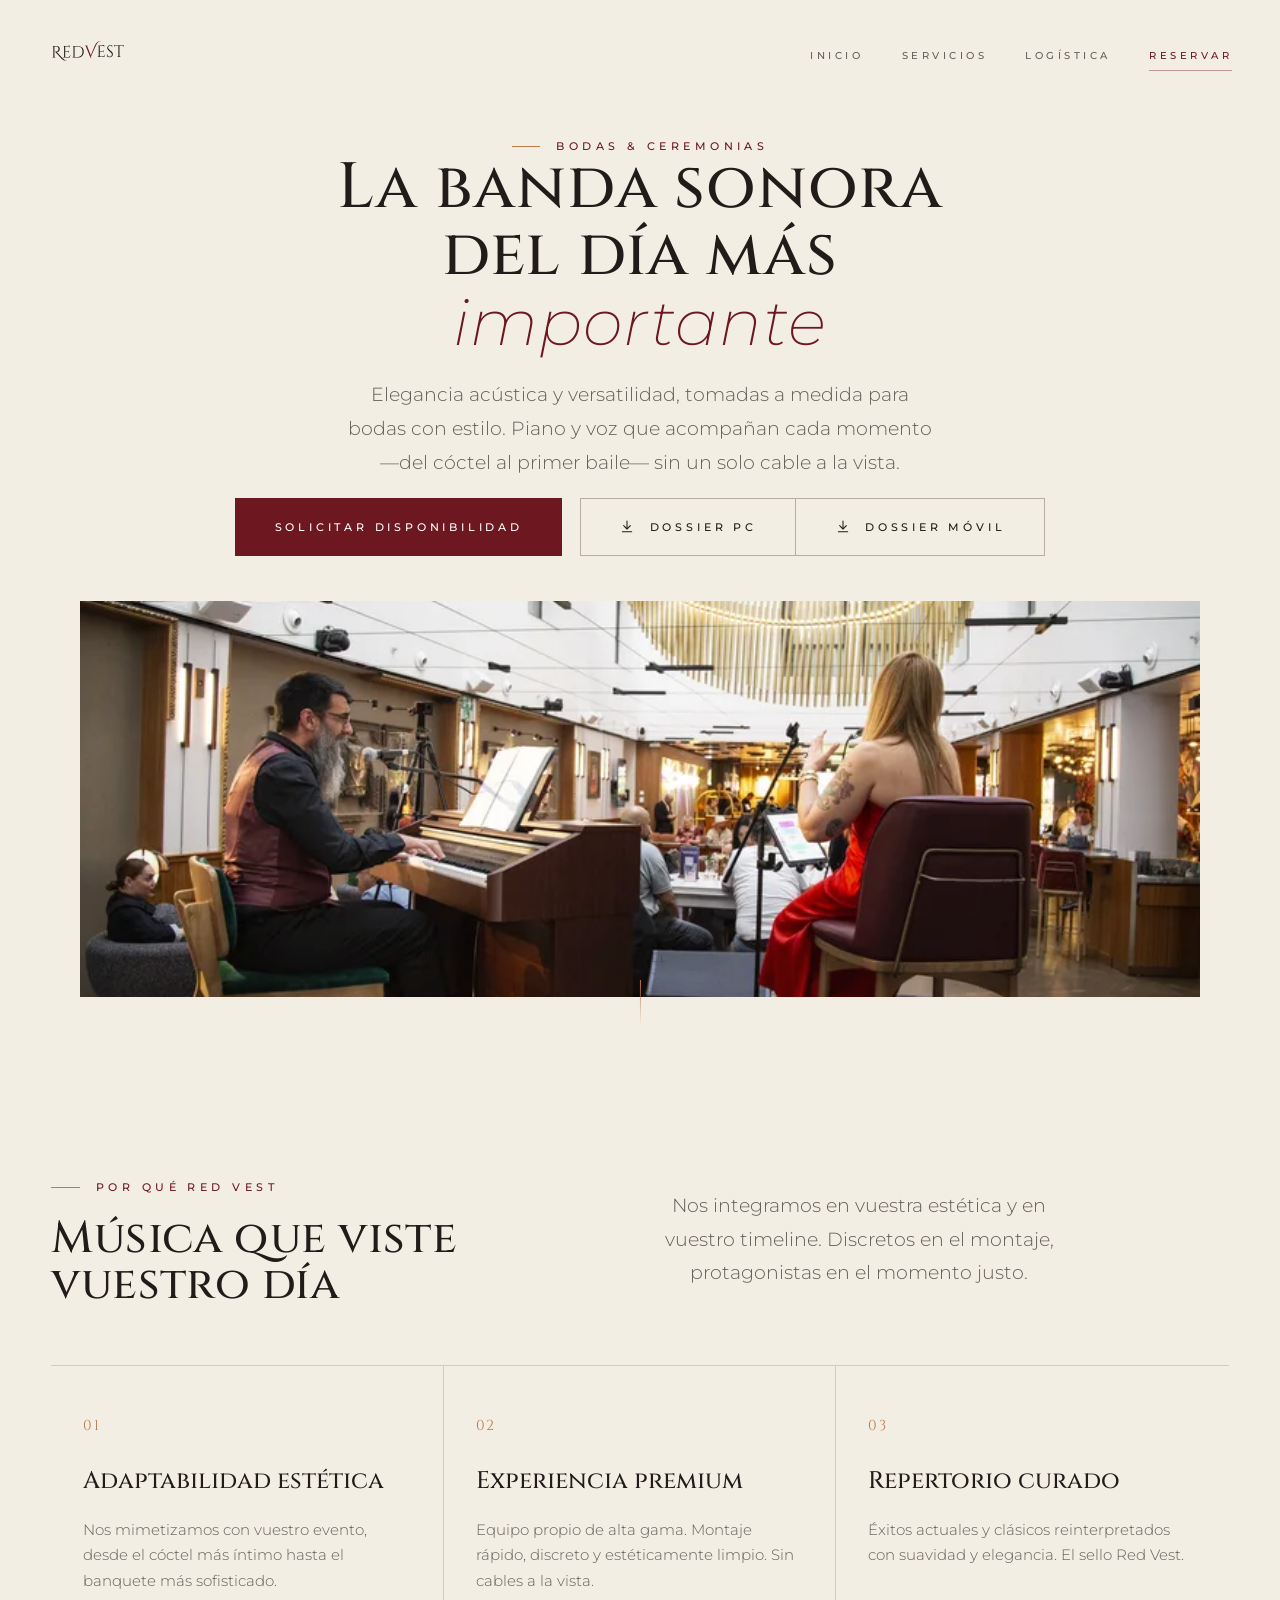
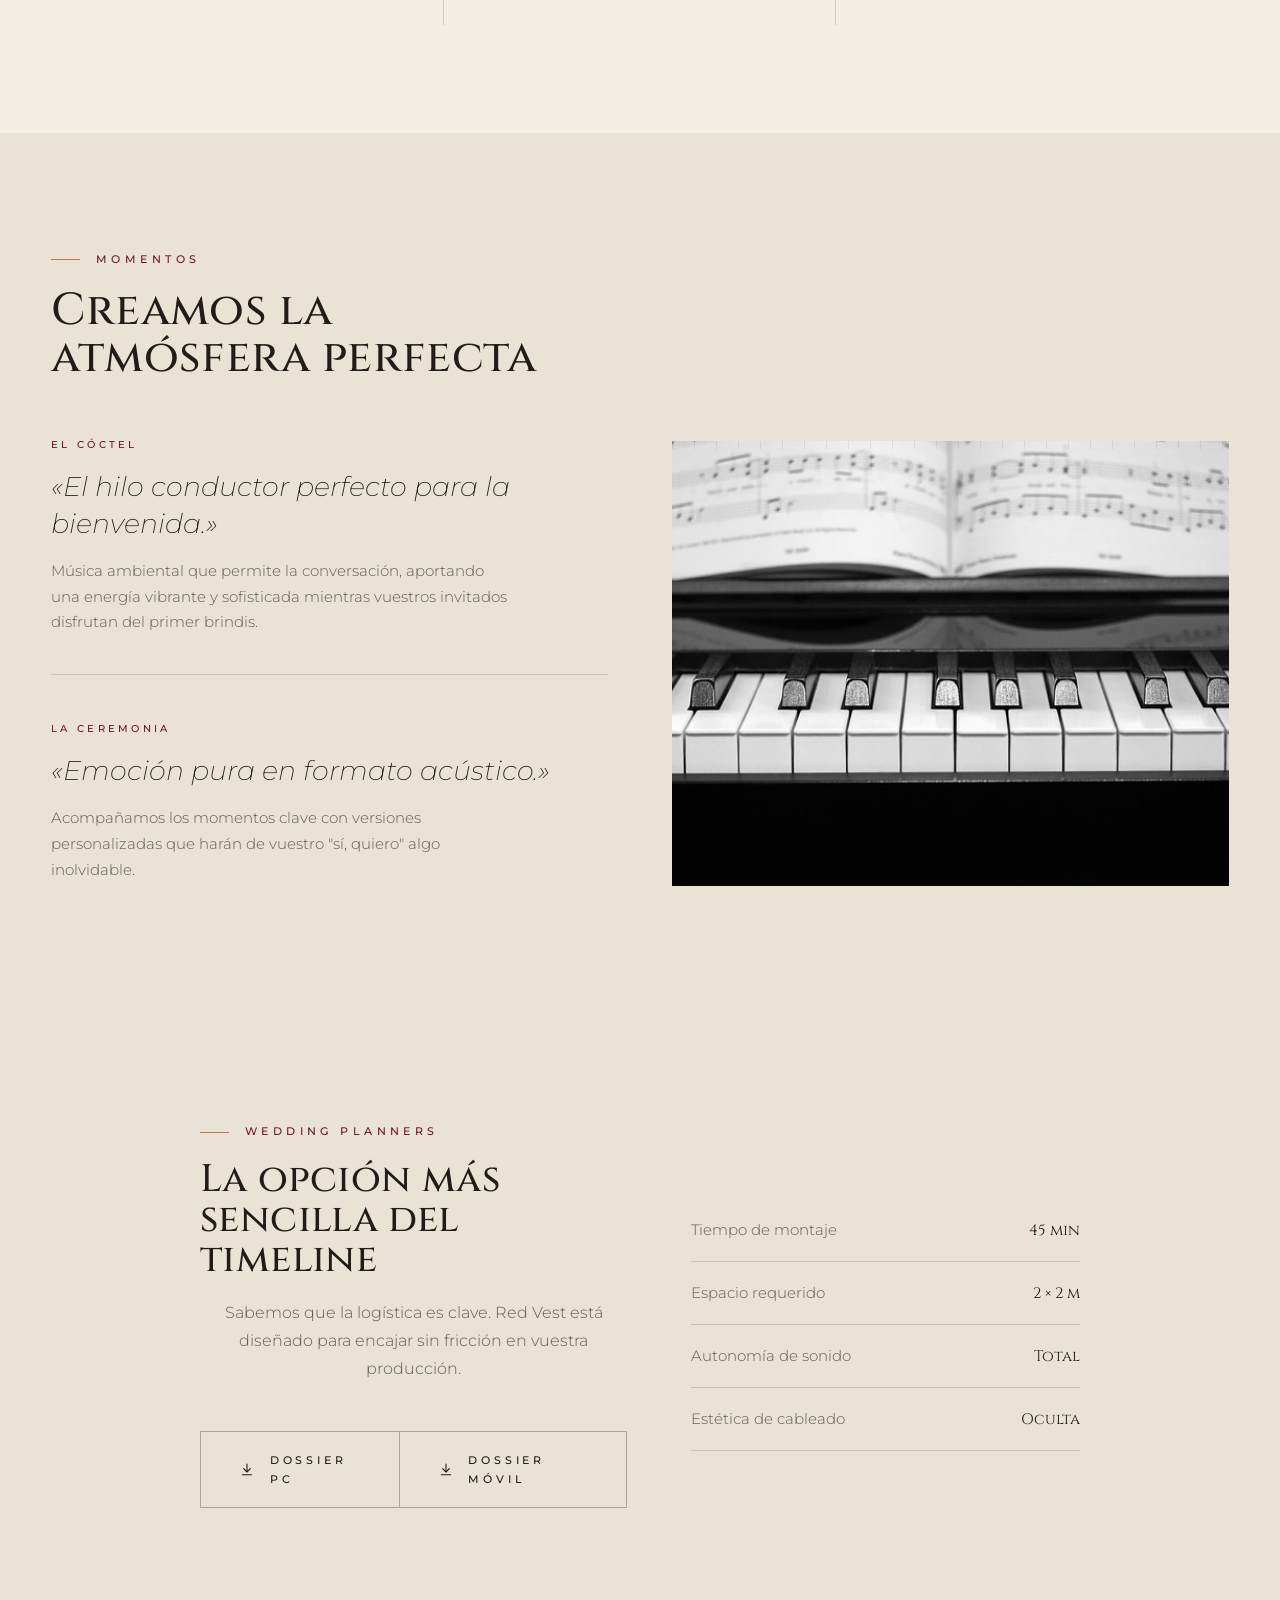
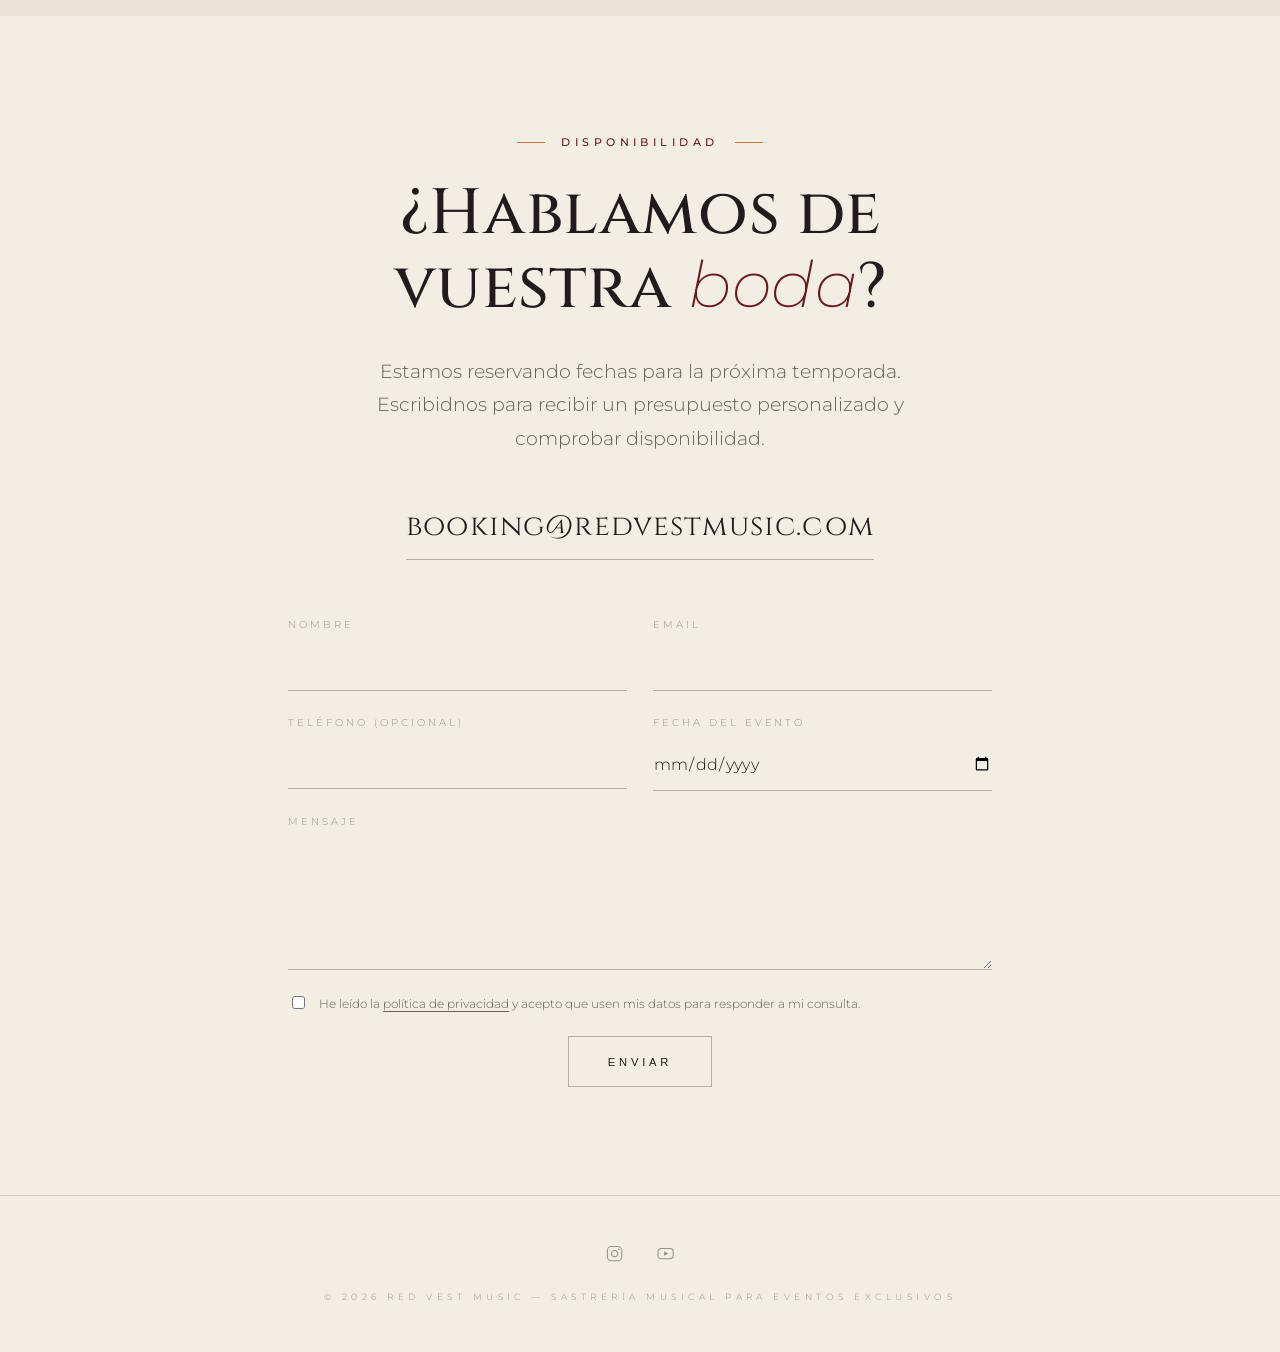
==== commit 645de8f8: "Merge main into feat/contact-form" ====
--- a/bodas/index.html
+++ b/bodas/index.html
@@ -88,6 +88,7 @@
   <link rel="preload" href="../assets/fonts/montserrat-latin.woff2" as="font" type="font/woff2" crossorigin>
   <link rel="stylesheet" href="../fonts.css">
   <link rel="stylesheet" href="../styles.css">
+  <link rel="stylesheet" href="../contact.css">
   <link rel="icon" href="../assets/favicon.png" type="image/png">
 
   <script>
@@ -325,20 +326,44 @@
       <div class="reveal d2">
         <a href="mailto:booking@redvestmusic.com" class="booking__mail">booking@redvestmusic.com</a>
       </div>
-      <div class="social reveal d3">
-        <a href="https://www.instagram.com/redvestmusic" target="_blank" rel="noopener" aria-label="Instagram">
-          <svg viewBox="0 0 24 24" fill="none" stroke="currentColor" stroke-width="1.3"><rect x="3" y="3" width="18" height="18" rx="5"/><circle cx="12" cy="12" r="4"/><circle cx="17.2" cy="6.8" r="0.9" fill="currentColor" stroke="none"/></svg>
-          Instagram
-        </a>
-        <a href="https://www.youtube.com/@redvestmusic" target="_blank" rel="noopener" aria-label="YouTube">
-          <svg viewBox="0 0 24 24" fill="none" stroke="currentColor" stroke-width="1.3"><rect x="2.5" y="5.5" width="19" height="13" rx="4"/><path d="M10.2 9.2l5 2.8-5 2.8z" fill="currentColor" stroke="none"/></svg>
-          YouTube
-        </a>
-      </div>
+
+      <form name="contacto" method="POST" action="/gracias/" class="contact reveal d2" data-netlify="true" netlify-honeypot="bot-field">
+        <input type="hidden" name="form-name" value="contacto">
+        <input type="hidden" name="origen" value="bodas">
+        <p class="contact__trap" hidden><label>No rellenar: <input name="bot-field"></label></p>
+        <label class="contact__field">Nombre
+          <input type="text" name="nombre" required autocomplete="name">
+        </label>
+        <label class="contact__field">Email
+          <input type="email" name="email" required autocomplete="email">
+        </label>
+        <label class="contact__field">Teléfono (opcional)
+          <input type="tel" name="telefono" autocomplete="tel">
+        </label>
+        <label class="contact__field">Fecha del evento
+          <input type="date" name="fecha">
+        </label>
+        <label class="contact__field contact__field--wide">Mensaje
+          <textarea name="mensaje" rows="4" required></textarea>
+        </label>
+        <label class="contact__legal">
+          <input type="checkbox" name="privacidad" required>
+          <span>He leído la <a href="/privacidad/">política de privacidad</a> y acepto que usen mis datos para responder a mi consulta.</span>
+        </label>
+        <button type="submit" class="btn contact__submit">Enviar</button>
+      </form>
     </div>
   </section>
 
   <footer class="foot">
+    <div class="social">
+      <a href="https://www.instagram.com/redvestmusic" target="_blank" rel="noopener" aria-label="Instagram">
+        <svg viewBox="0 0 24 24" fill="none" stroke="currentColor" stroke-width="1.3"><rect x="3" y="3" width="18" height="18" rx="5"/><circle cx="12" cy="12" r="4"/><circle cx="17.2" cy="6.8" r="0.9" fill="currentColor" stroke="none"/></svg>
+      </a>
+      <a href="https://www.youtube.com/@redvestmusic" target="_blank" rel="noopener" aria-label="YouTube">
+        <svg viewBox="0 0 24 24" fill="none" stroke="currentColor" stroke-width="1.3"><rect x="2.5" y="5.5" width="19" height="13" rx="4"/><path d="M10.2 9.2l5 2.8-5 2.8z" fill="currentColor" stroke="none"/></svg>
+      </a>
+    </div>
     <p>© 2026 Red Vest Music — Sastrería Musical para eventos exclusivos</p>
   </footer>
 
--- a/contact.css
+++ b/contact.css
@@ -0,0 +1,67 @@
+.contact {
+  display: grid;
+  grid-template-columns: 1fr 1fr;
+  gap: 1.4rem 1.6rem;
+  margin: 3.5rem auto 0;
+  max-width: 44rem;
+  text-align: left;
+}
+
+.contact__field {
+  display: flex;
+  flex-direction: column;
+  gap: 0.5rem;
+  font-size: 0.62rem;
+  letter-spacing: 0.3em;
+  text-transform: uppercase;
+  color: var(--ink-faint);
+}
+
+.contact__field--wide,
+.contact__legal,
+.contact__submit { grid-column: 1 / -1; }
+
+.contact input[type="text"],
+.contact input[type="email"],
+.contact input[type="tel"],
+.contact input[type="date"],
+.contact select,
+.contact textarea {
+  width: 100%;
+  padding: 0.7rem 0;
+  background: transparent;
+  color: var(--ink);
+  border: 0;
+  border-bottom: 1px solid var(--hair-strong);
+  border-radius: 0;
+  font: inherit;
+  font-size: 1rem;
+  letter-spacing: 0.02em;
+  text-transform: none;
+}
+
+.contact select option { color: #211C19; }
+
+.contact input:focus,
+.contact select:focus,
+.contact textarea:focus { outline: none; border-bottom-color: var(--ink); }
+
+.contact__legal {
+  display: flex;
+  gap: 0.7rem;
+  align-items: flex-start;
+  font-size: 0.78rem;
+  color: var(--ink-soft);
+}
+
+.contact__legal a { text-decoration: underline; text-underline-offset: 3px; }
+
+.contact__submit { justify-self: center; }
+
+@media (max-width: 600px) {
+  .contact { grid-template-columns: 1fr; }
+}
+
+.foot .social { margin: 0 0 1.6rem; gap: 2rem; }
+.foot .social a { gap: 0; }
+.foot .social svg { width: 1.2rem; height: 1.2rem; }
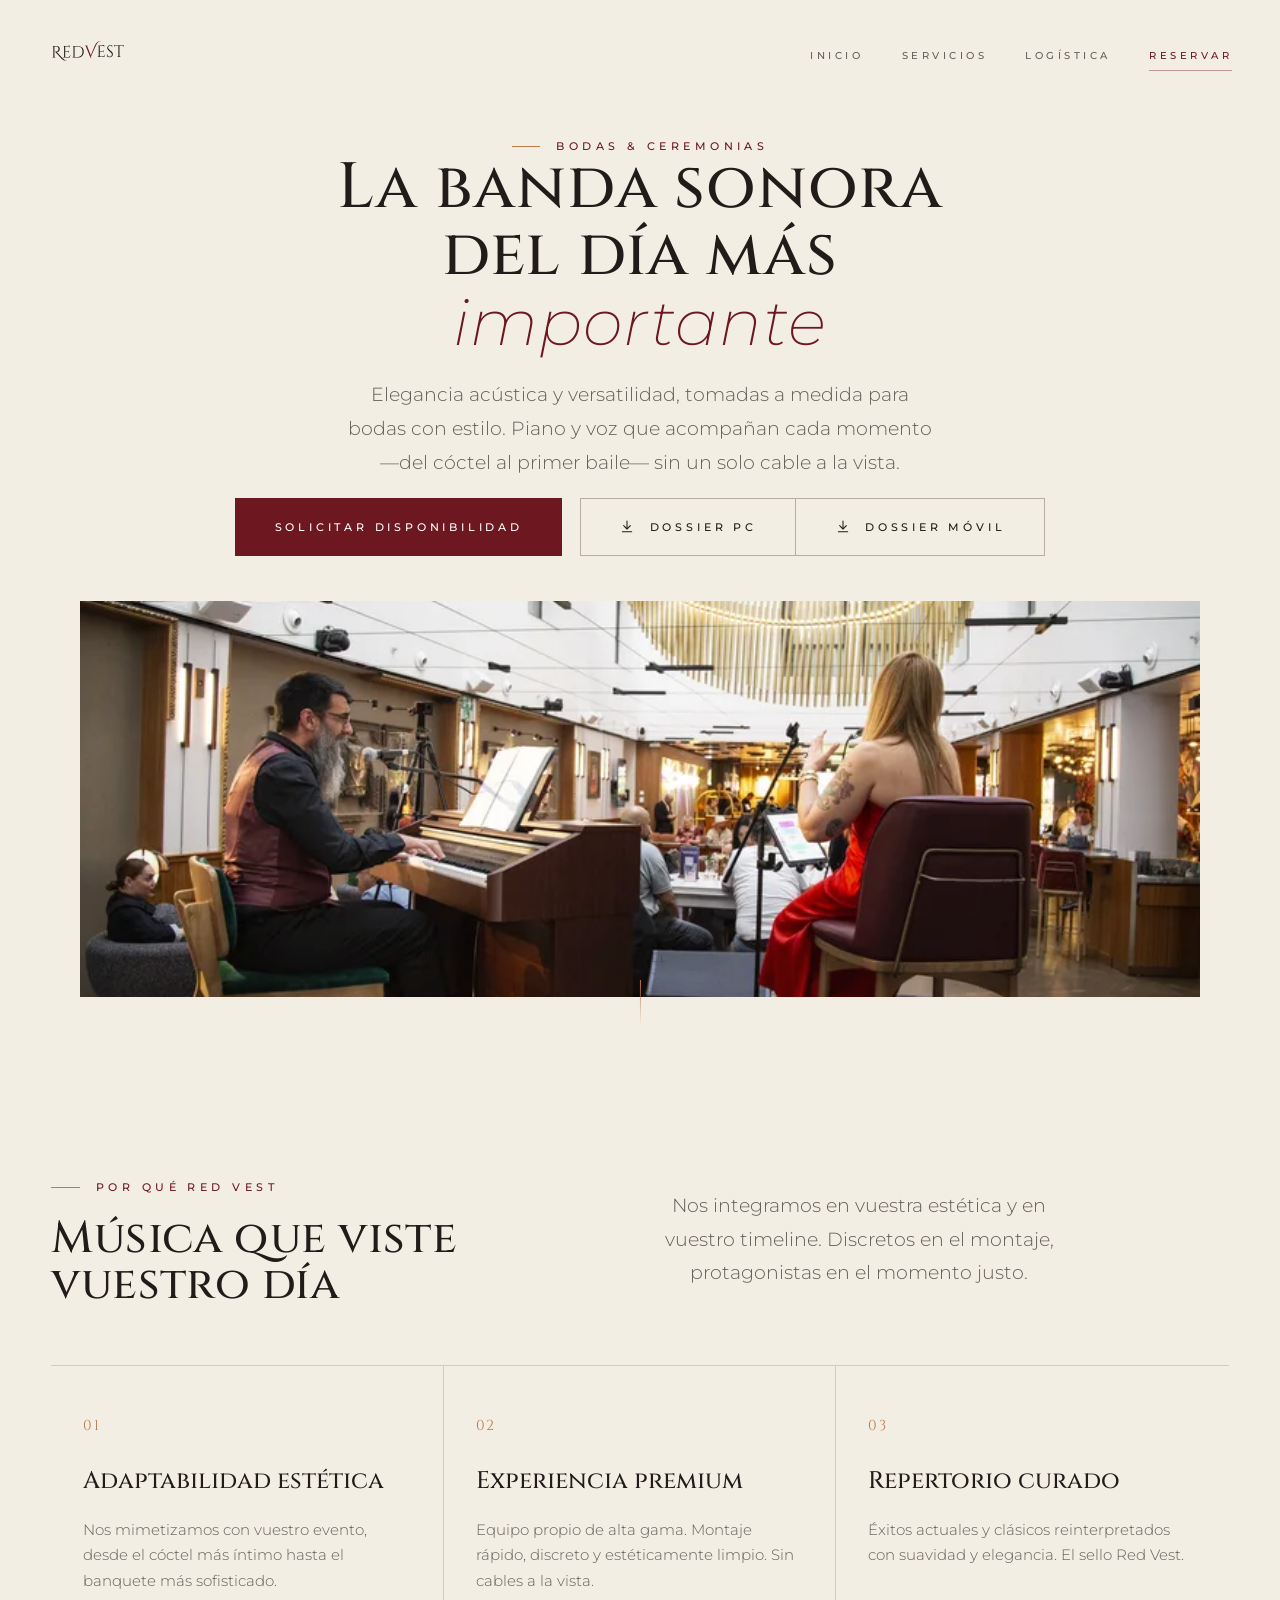
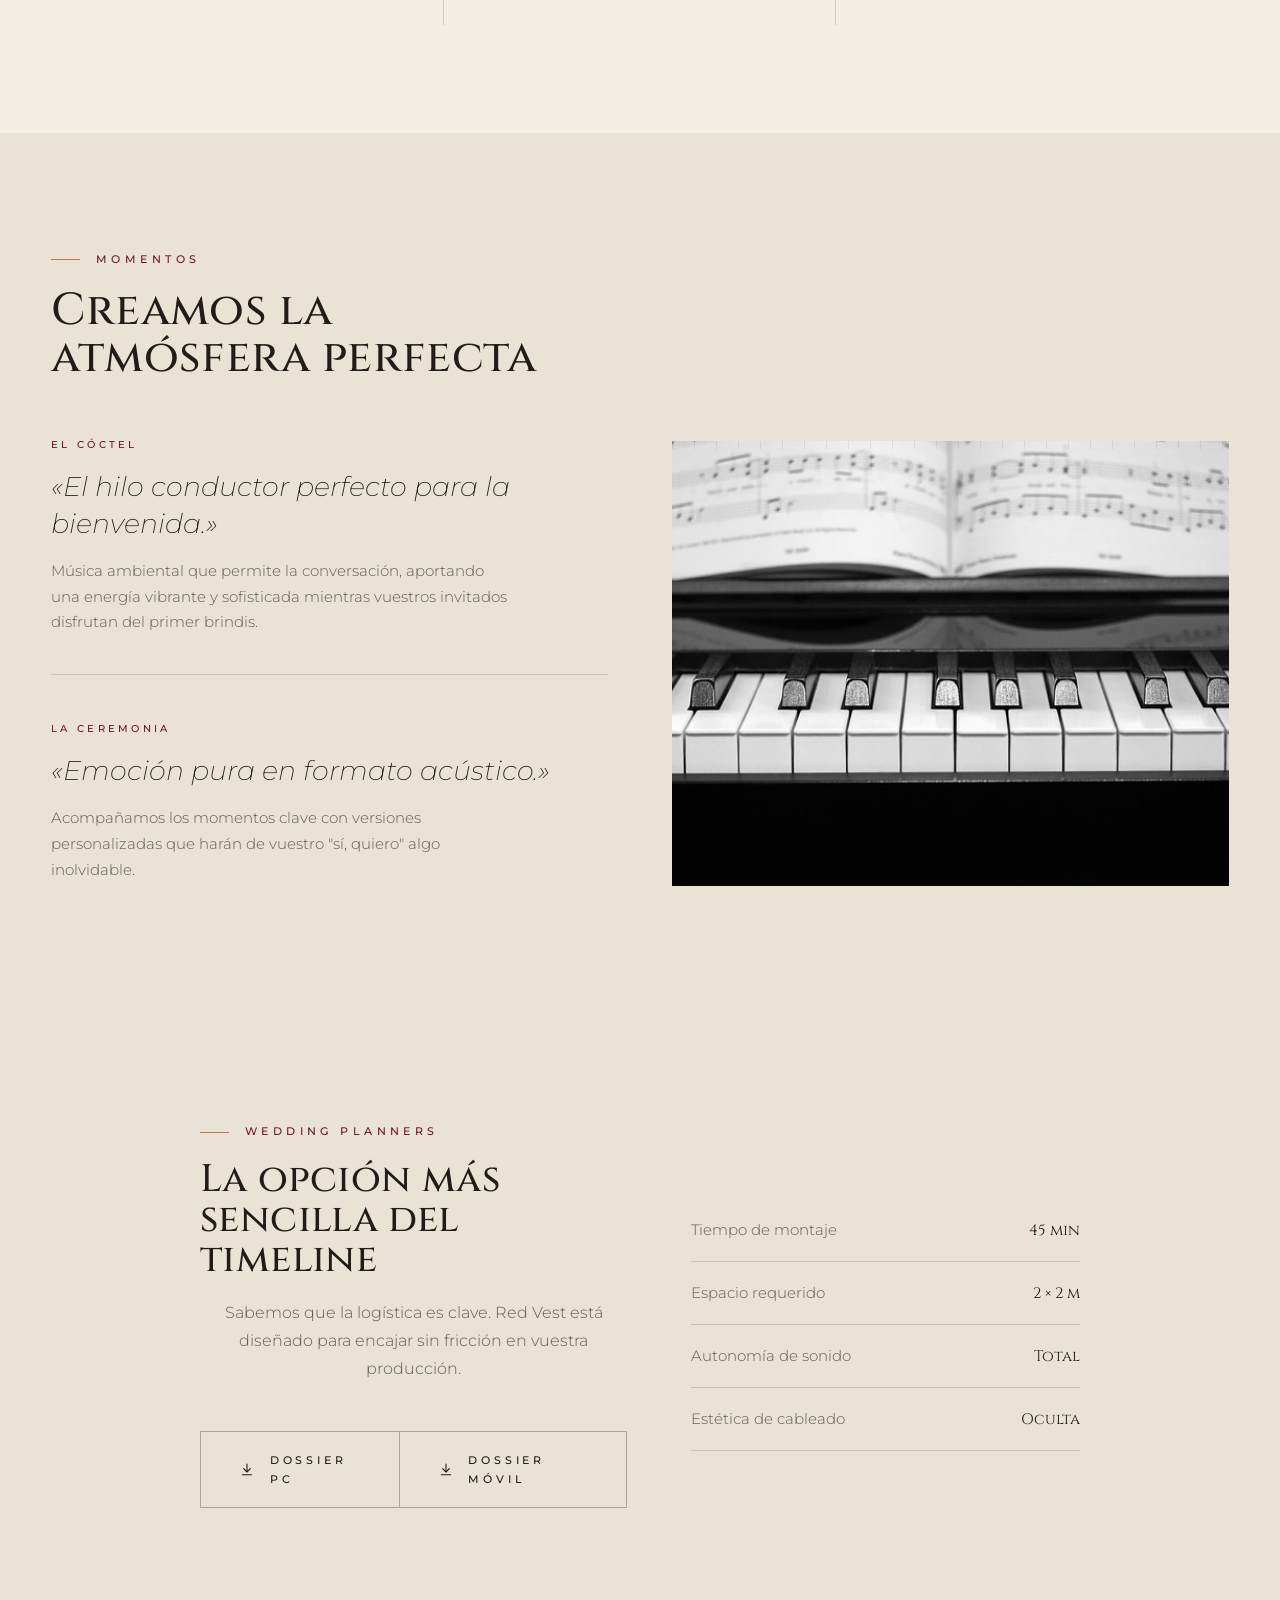
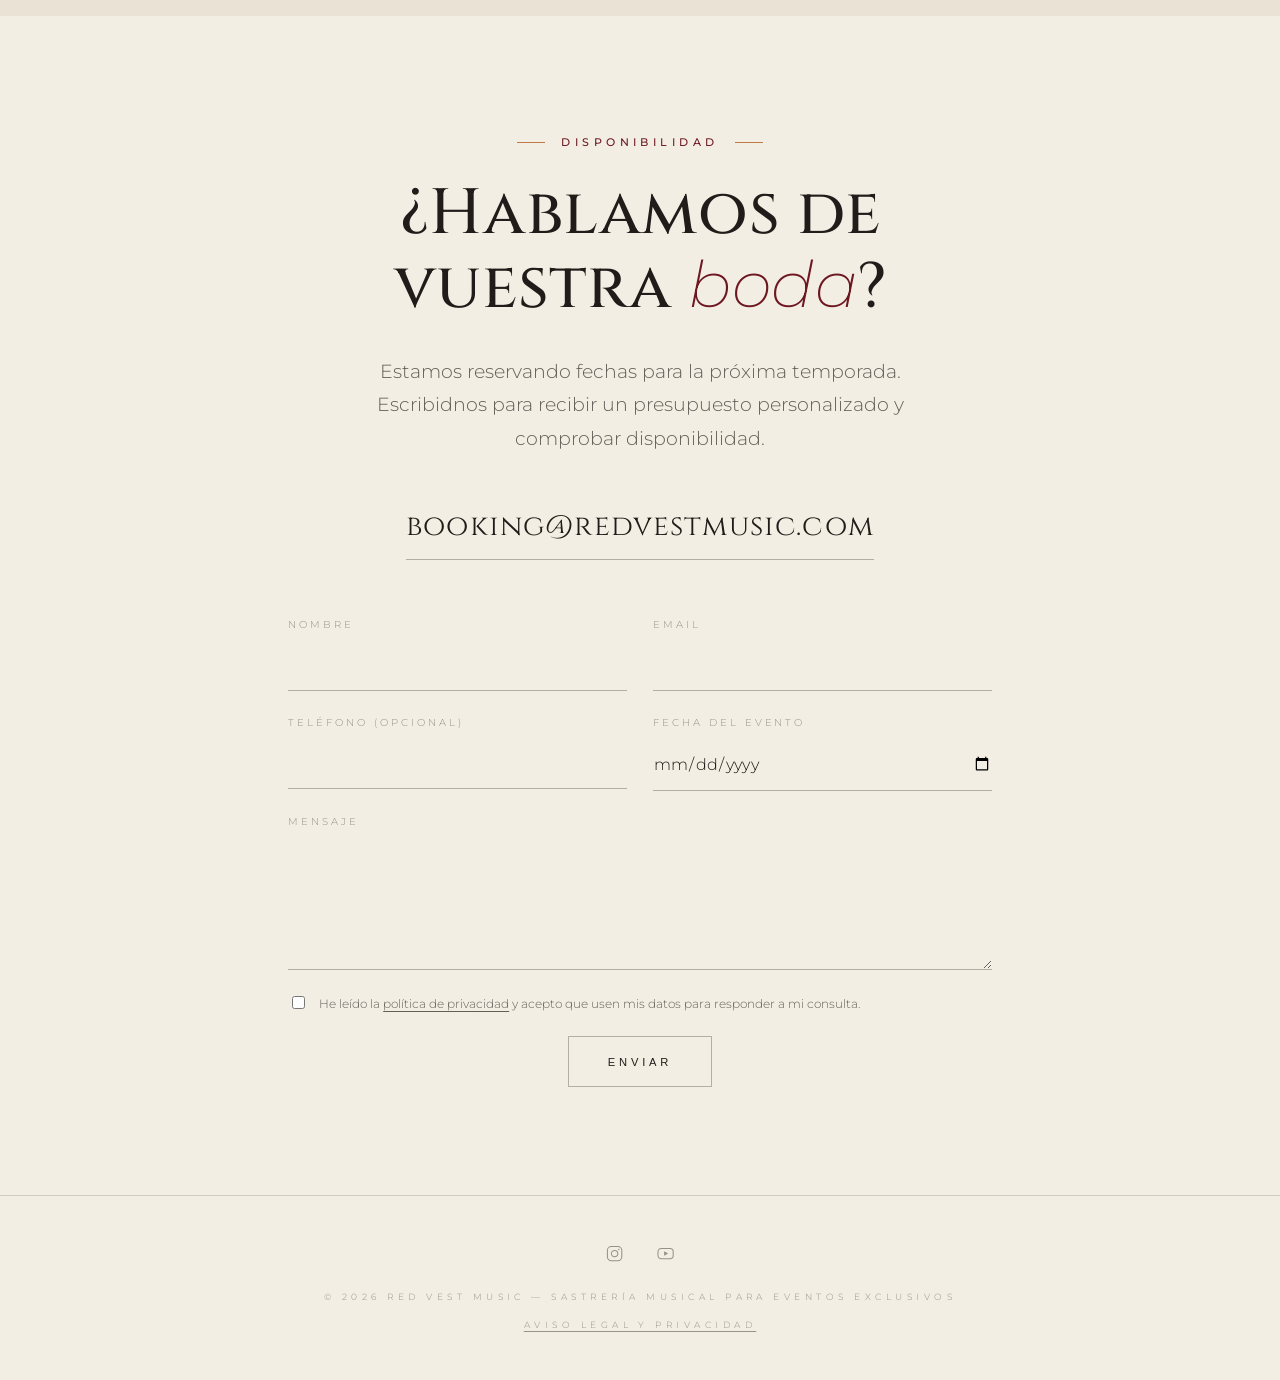
==== commit 6ccc7b81: "feat: combine legal notice and privacy policy, link from footers Co-Authored-By: Claude Sonnet 5.5 <" ====
--- a/bodas/index.html
+++ b/bodas/index.html
@@ -365,6 +365,7 @@
       </a>
     </div>
     <p>© 2026 Red Vest Music — Sastrería Musical para eventos exclusivos</p>
+    <p class="foot__legal"><a href="/privacidad/">Aviso legal y privacidad</a></p>
   </footer>
 
   <!-- ===================== TWEAKS PANEL ===================== -->
--- a/contact.css
+++ b/contact.css
@@ -65,3 +65,6 @@
 .foot .social { margin: 0 0 1.6rem; gap: 2rem; }
 .foot .social a { gap: 0; }
 .foot .social svg { width: 1.2rem; height: 1.2rem; }
+
+.foot .foot__legal { margin-top: 0.8rem; }
+.foot .foot__legal a { text-decoration: underline; text-underline-offset: 3px; }
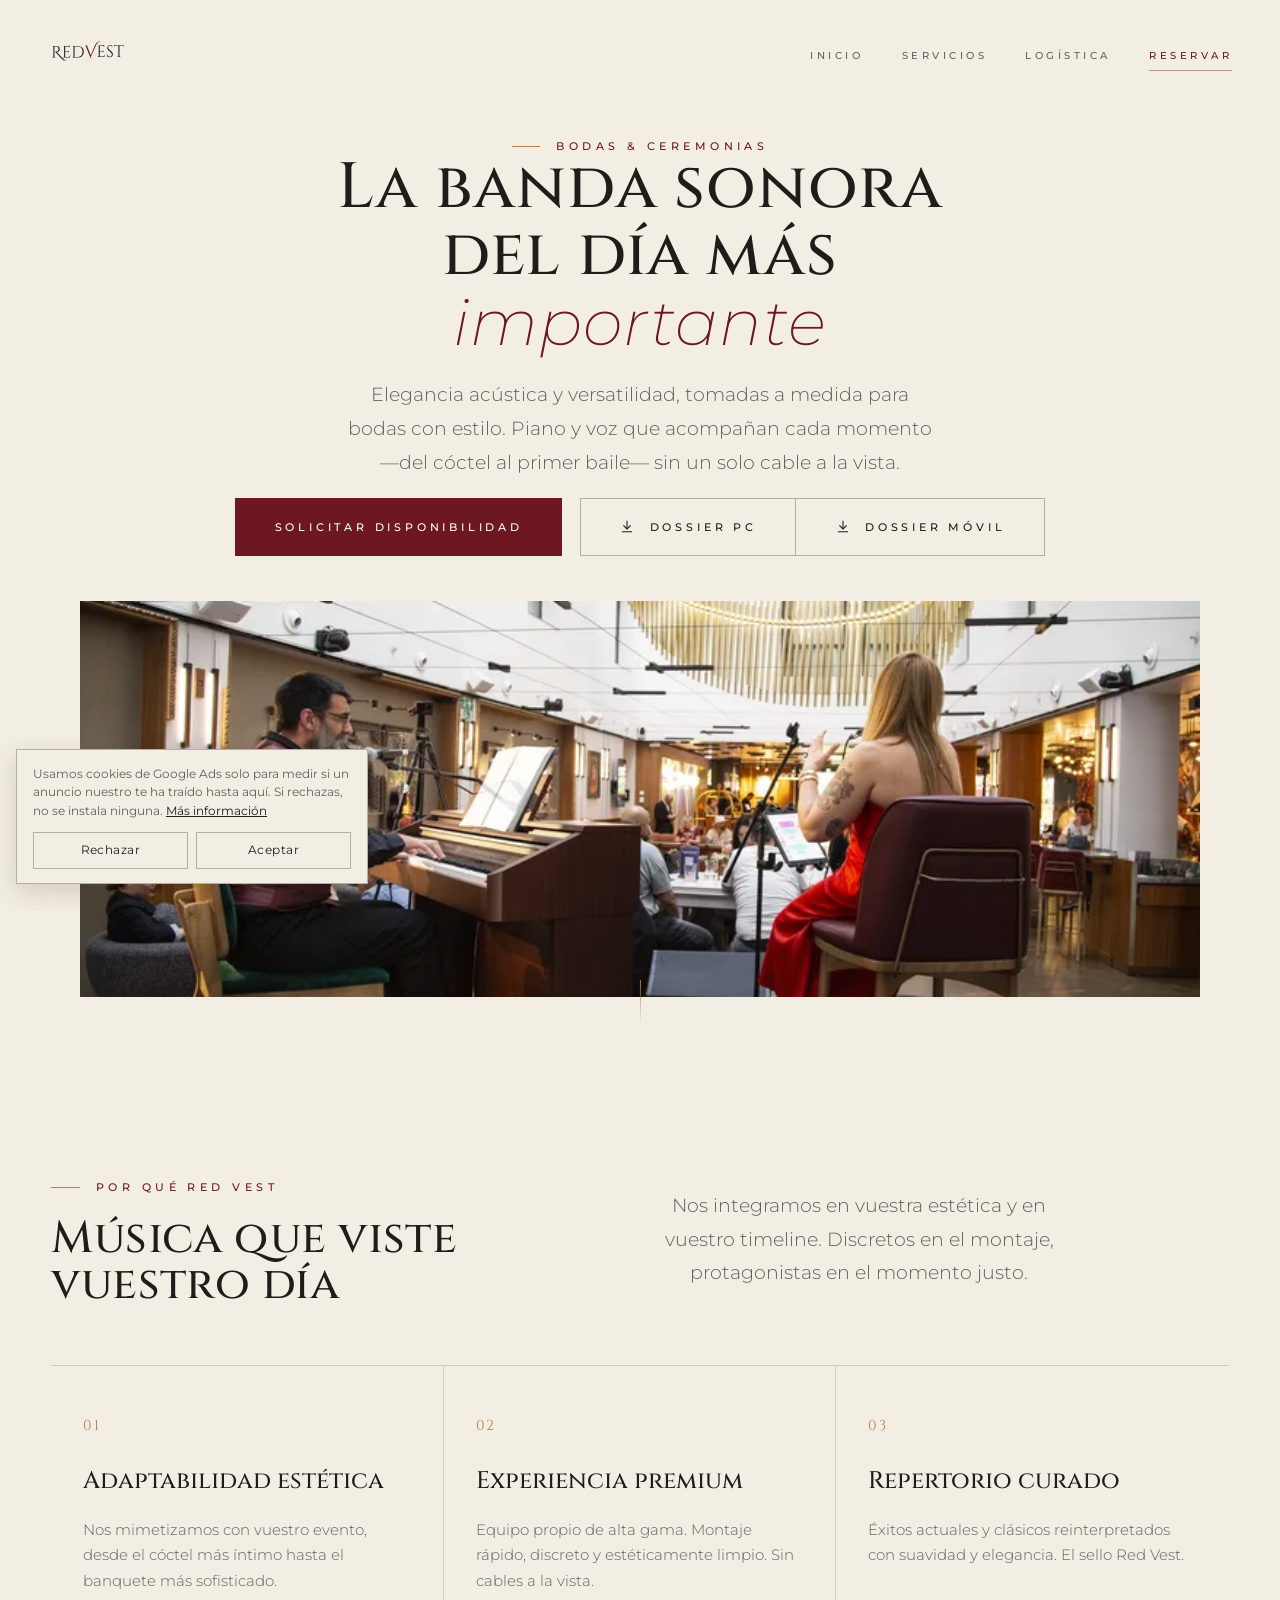
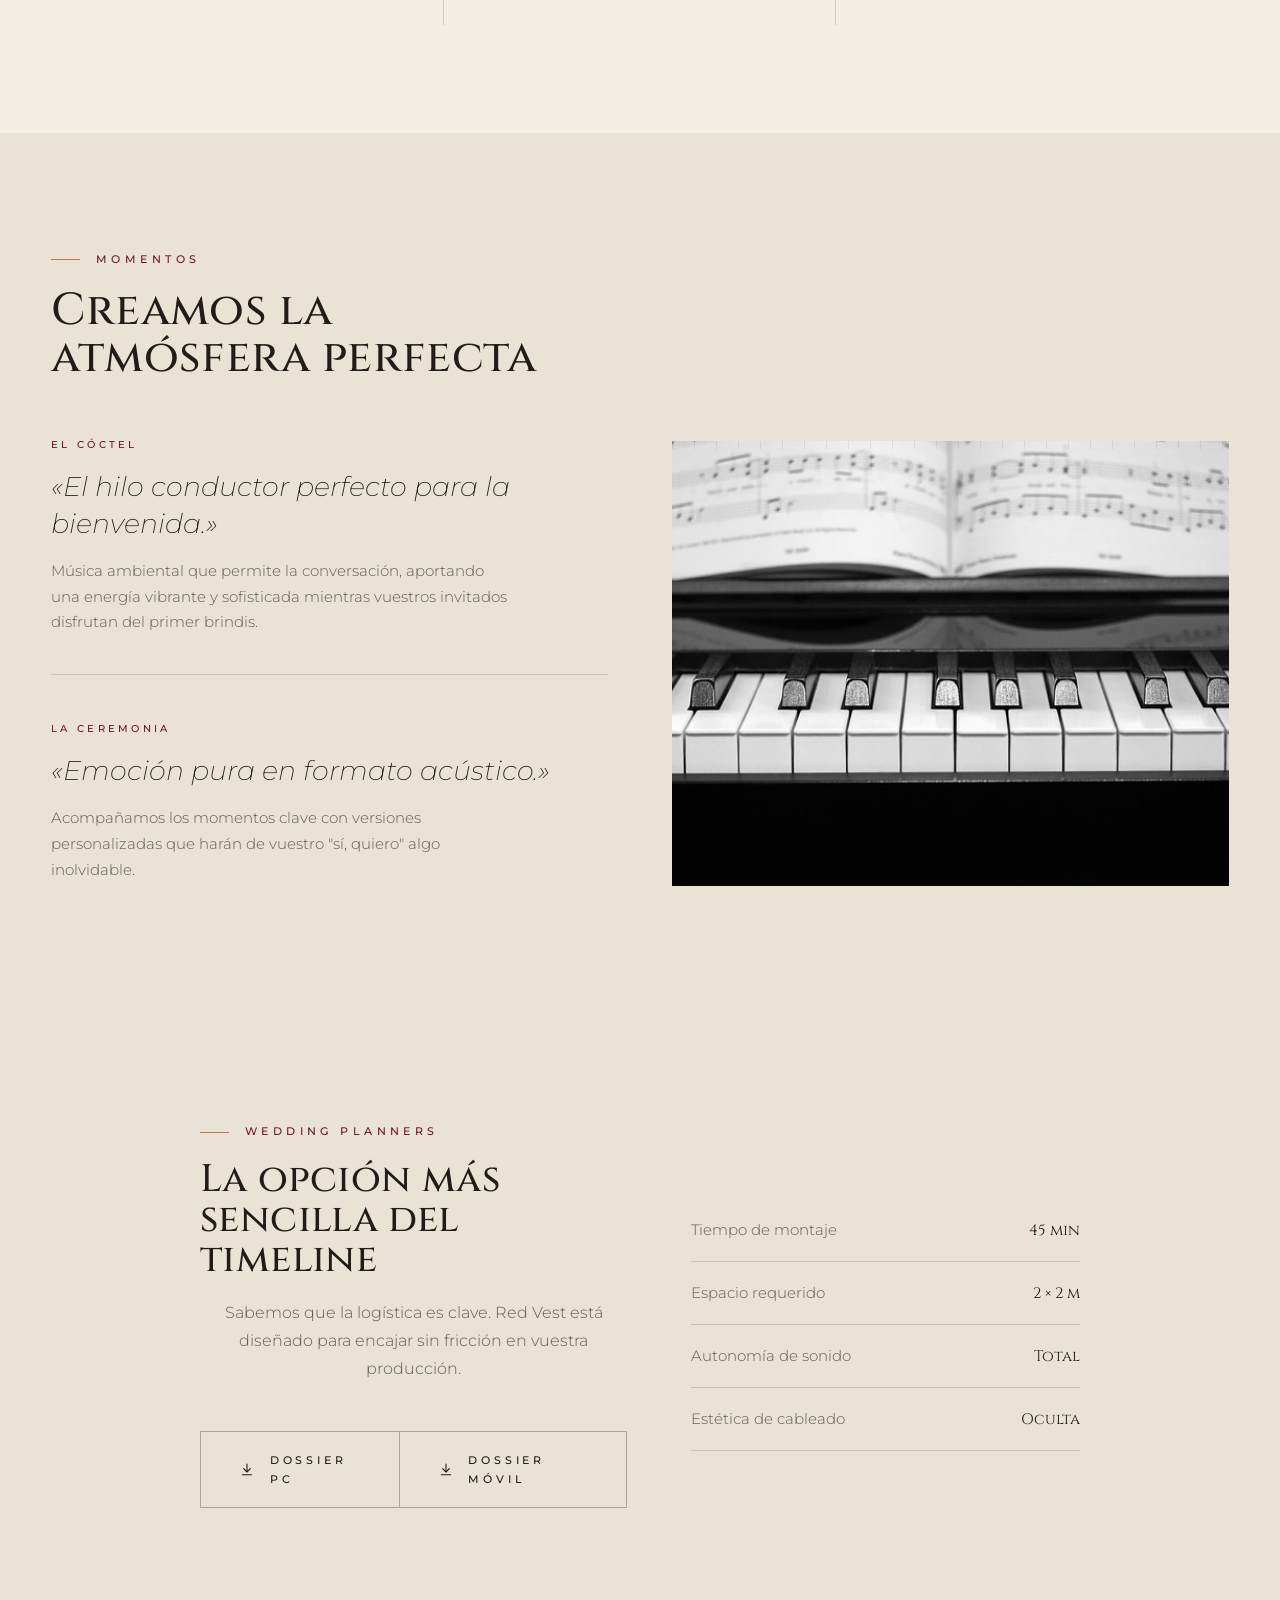
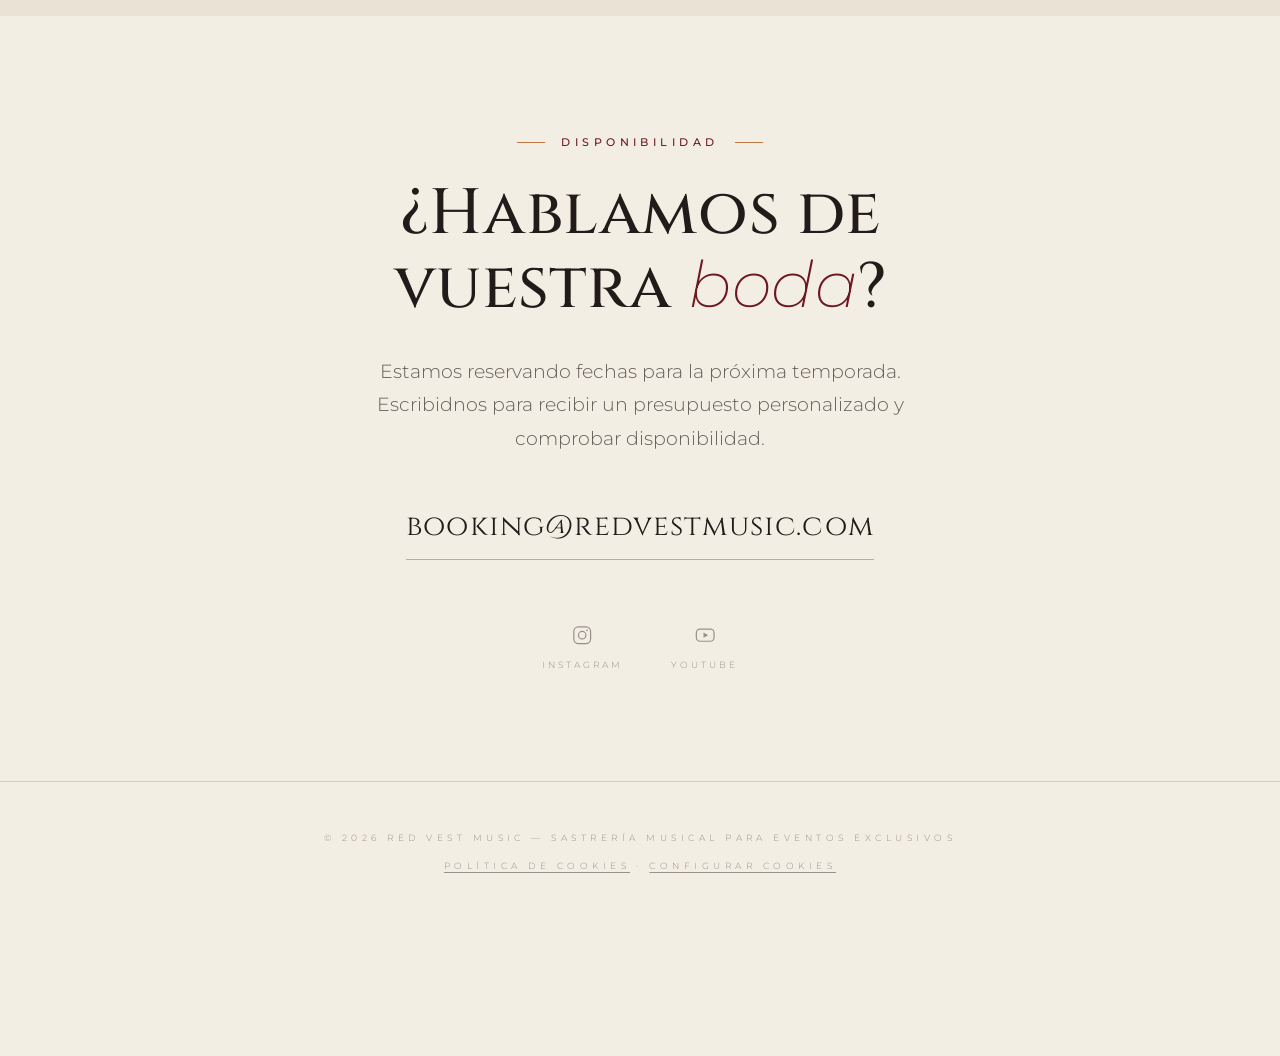
==== commit ff814043: "Merge pull request #2 from tonymartin-dev/feat/google-ads-tag feat: Google Ads tag with consent bann" ====
--- a/bodas/index.html
+++ b/bodas/index.html
@@ -88,7 +88,7 @@
   <link rel="preload" href="../assets/fonts/montserrat-latin.woff2" as="font" type="font/woff2" crossorigin>
   <link rel="stylesheet" href="../fonts.css">
   <link rel="stylesheet" href="../styles.css">
-  <link rel="stylesheet" href="../contact.css">
+  <link rel="stylesheet" href="../consent.css">
   <link rel="icon" href="../assets/favicon.png" type="image/png">
 
   <script>
@@ -158,6 +158,32 @@
     :root[data-hero="portico"] .hero { gap: clamp(2.4rem, 5vh, 4rem); }
     .hero__copy h1 { letter-spacing: 0.015em; }
   </style>
+
+  <!-- Google tag (gtag.js) -->
+  <script async src="https://www.googletagmanager.com/gtag/js?id=AW-18553879747"></script>
+  <script>
+    window.dataLayer = window.dataLayer || [];
+    function gtag(){dataLayer.push(arguments);}
+    gtag('consent', 'default', {
+      ad_storage: 'denied',
+      ad_user_data: 'denied',
+      ad_personalization: 'denied',
+      analytics_storage: 'denied'
+    });
+    try {
+      if (localStorage.getItem('rv-consent') === 'granted') {
+        gtag('consent', 'update', {
+          ad_storage: 'granted',
+          ad_user_data: 'granted',
+          ad_personalization: 'granted',
+          analytics_storage: 'granted'
+        });
+      }
+    } catch (e) {}
+    gtag('js', new Date());
+
+    gtag('config', 'AW-18553879747');
+  </script>
 </head>
 
 <body>
@@ -326,46 +352,22 @@
       <div class="reveal d2">
         <a href="mailto:booking@redvestmusic.com" class="booking__mail">booking@redvestmusic.com</a>
       </div>
-
-      <form name="contacto" method="POST" action="/gracias/" class="contact reveal d2" data-netlify="true" netlify-honeypot="bot-field">
-        <input type="hidden" name="form-name" value="contacto">
-        <input type="hidden" name="origen" value="bodas">
-        <p class="contact__trap" hidden><label>No rellenar: <input name="bot-field"></label></p>
-        <label class="contact__field">Nombre
-          <input type="text" name="nombre" required autocomplete="name">
-        </label>
-        <label class="contact__field">Email
-          <input type="email" name="email" required autocomplete="email">
-        </label>
-        <label class="contact__field">Teléfono (opcional)
-          <input type="tel" name="telefono" autocomplete="tel">
-        </label>
-        <label class="contact__field">Fecha del evento
-          <input type="date" name="fecha">
-        </label>
-        <label class="contact__field contact__field--wide">Mensaje
-          <textarea name="mensaje" rows="4" required></textarea>
-        </label>
-        <label class="contact__legal">
-          <input type="checkbox" name="privacidad" required>
-          <span>He leído la <a href="/privacidad/">política de privacidad</a> y acepto que usen mis datos para responder a mi consulta.</span>
-        </label>
-        <button type="submit" class="btn contact__submit">Enviar</button>
-      </form>
+      <div class="social reveal d3">
+        <a href="https://www.instagram.com/redvestmusic" target="_blank" rel="noopener" aria-label="Instagram">
+          <svg viewBox="0 0 24 24" fill="none" stroke="currentColor" stroke-width="1.3"><rect x="3" y="3" width="18" height="18" rx="5"/><circle cx="12" cy="12" r="4"/><circle cx="17.2" cy="6.8" r="0.9" fill="currentColor" stroke="none"/></svg>
+          Instagram
+        </a>
+        <a href="https://www.youtube.com/@redvestmusic" target="_blank" rel="noopener" aria-label="YouTube">
+          <svg viewBox="0 0 24 24" fill="none" stroke="currentColor" stroke-width="1.3"><rect x="2.5" y="5.5" width="19" height="13" rx="4"/><path d="M10.2 9.2l5 2.8-5 2.8z" fill="currentColor" stroke="none"/></svg>
+          YouTube
+        </a>
+      </div>
     </div>
   </section>
 
   <footer class="foot">
-    <div class="social">
-      <a href="https://www.instagram.com/redvestmusic" target="_blank" rel="noopener" aria-label="Instagram">
-        <svg viewBox="0 0 24 24" fill="none" stroke="currentColor" stroke-width="1.3"><rect x="3" y="3" width="18" height="18" rx="5"/><circle cx="12" cy="12" r="4"/><circle cx="17.2" cy="6.8" r="0.9" fill="currentColor" stroke="none"/></svg>
-      </a>
-      <a href="https://www.youtube.com/@redvestmusic" target="_blank" rel="noopener" aria-label="YouTube">
-        <svg viewBox="0 0 24 24" fill="none" stroke="currentColor" stroke-width="1.3"><rect x="2.5" y="5.5" width="19" height="13" rx="4"/><path d="M10.2 9.2l5 2.8-5 2.8z" fill="currentColor" stroke="none"/></svg>
-      </a>
-    </div>
     <p>© 2026 Red Vest Music — Sastrería Musical para eventos exclusivos</p>
-    <p class="foot__legal"><a href="/privacidad/">Aviso legal y privacidad</a></p>
+    <p class="foot__legal"><a href="/cookies/">Política de cookies</a> · <a href="#" data-consent-open>Configurar cookies</a></p>
   </footer>
 
   <!-- ===================== TWEAKS PANEL ===================== -->
@@ -420,6 +422,7 @@
 
   <script src="../app.js"></script>
   <script src="../tweaks.js"></script>
+  <script src="../consent.js"></script>
 </body>
 
 </html>
--- a/consent.css
+++ b/consent.css
@@ -0,0 +1,50 @@
+.consent {
+  position: fixed;
+  left: 1rem;
+  bottom: 1rem;
+  z-index: 1000;
+  max-width: 22rem;
+  padding: 0.9rem 1rem;
+  background: var(--bg);
+  color: var(--ink-soft);
+  border: 1px solid var(--hair-strong);
+  box-shadow: 0 8px 24px var(--shadow);
+  font: 0.78rem/1.5 "Montserrat", system-ui, sans-serif;
+}
+
+.consent p { margin: 0 0 0.7rem; }
+
+.consent__actions { display: flex; gap: 0.5rem; }
+
+.consent__btn {
+  flex: 1;
+  padding: 0.5rem 0.75rem;
+  background: transparent;
+  color: var(--ink);
+  border: 1px solid var(--hair-strong);
+  font: inherit;
+  letter-spacing: 0.04em;
+  cursor: pointer;
+}
+
+.consent__btn:hover,
+.consent__btn:focus-visible { border-color: var(--ink); }
+
+@media (max-width: 480px) {
+  .consent { left: 0.5rem; right: 0.5rem; bottom: 0.5rem; max-width: none; }
+}
+
+.consent a { color: var(--ink); text-decoration: underline; }
+
+.foot .foot__legal { margin-top: 0.8rem; }
+.foot .foot__legal a { text-decoration: underline; text-underline-offset: 3px; }
+
+.legal { padding: clamp(3rem, 8vh, 6rem) 0; font-size: 0.9rem; }
+.legal h1 { font-weight: 500; letter-spacing: 0.06em; margin: 2rem 0; }
+.legal h2 { font-size: 1rem; font-weight: 500; margin: 2rem 0 0.5rem; }
+.legal a { text-decoration: underline; text-underline-offset: 3px; }
+.legal__back { font-size: 0.7rem; letter-spacing: 0.3em; text-transform: uppercase; text-decoration: none !important; color: var(--ink-faint); }
+.legal__date { color: var(--ink-faint); margin-top: 2rem; }
+.legal table { width: 100%; border-collapse: collapse; font-size: 0.8rem; }
+.legal th, .legal td { text-align: left; vertical-align: top; padding: 0.6rem 0.5rem; border-bottom: 1px solid var(--hair); }
+.legal-table-wrap { overflow-x: auto; }
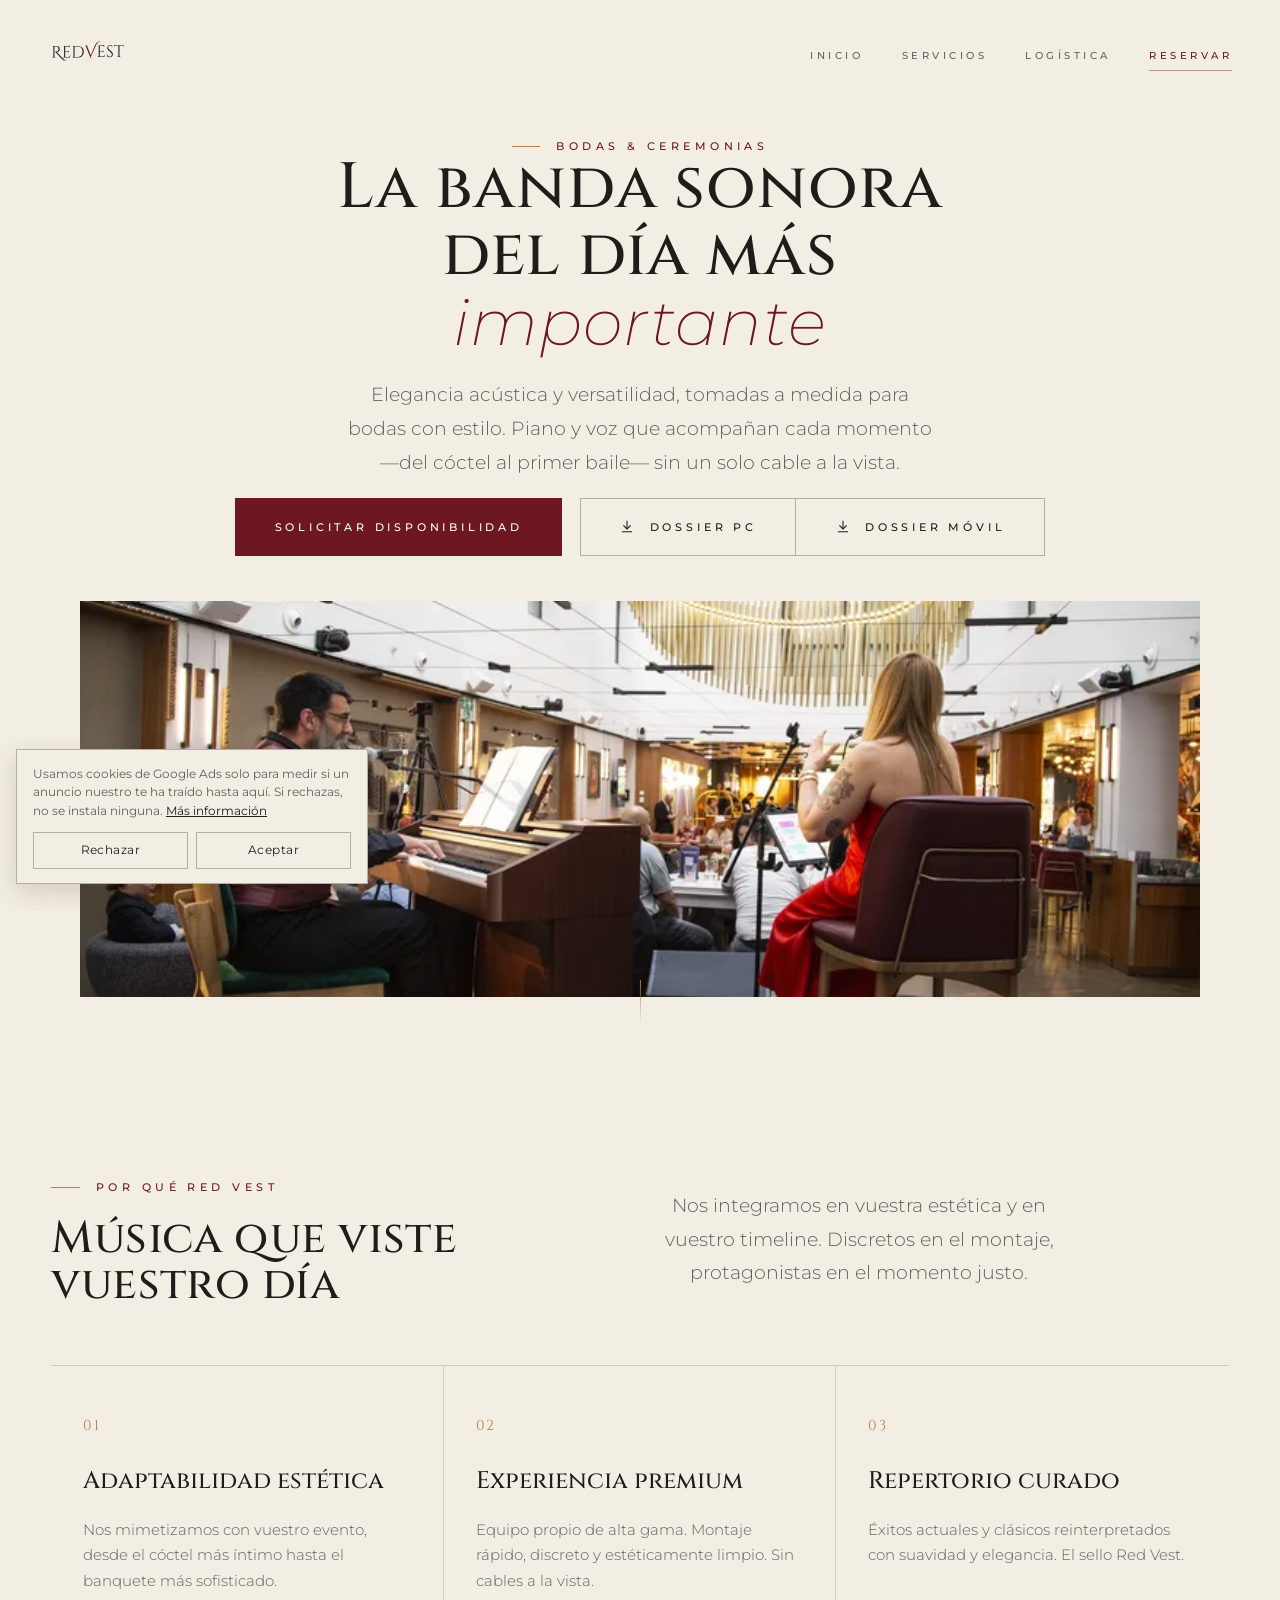
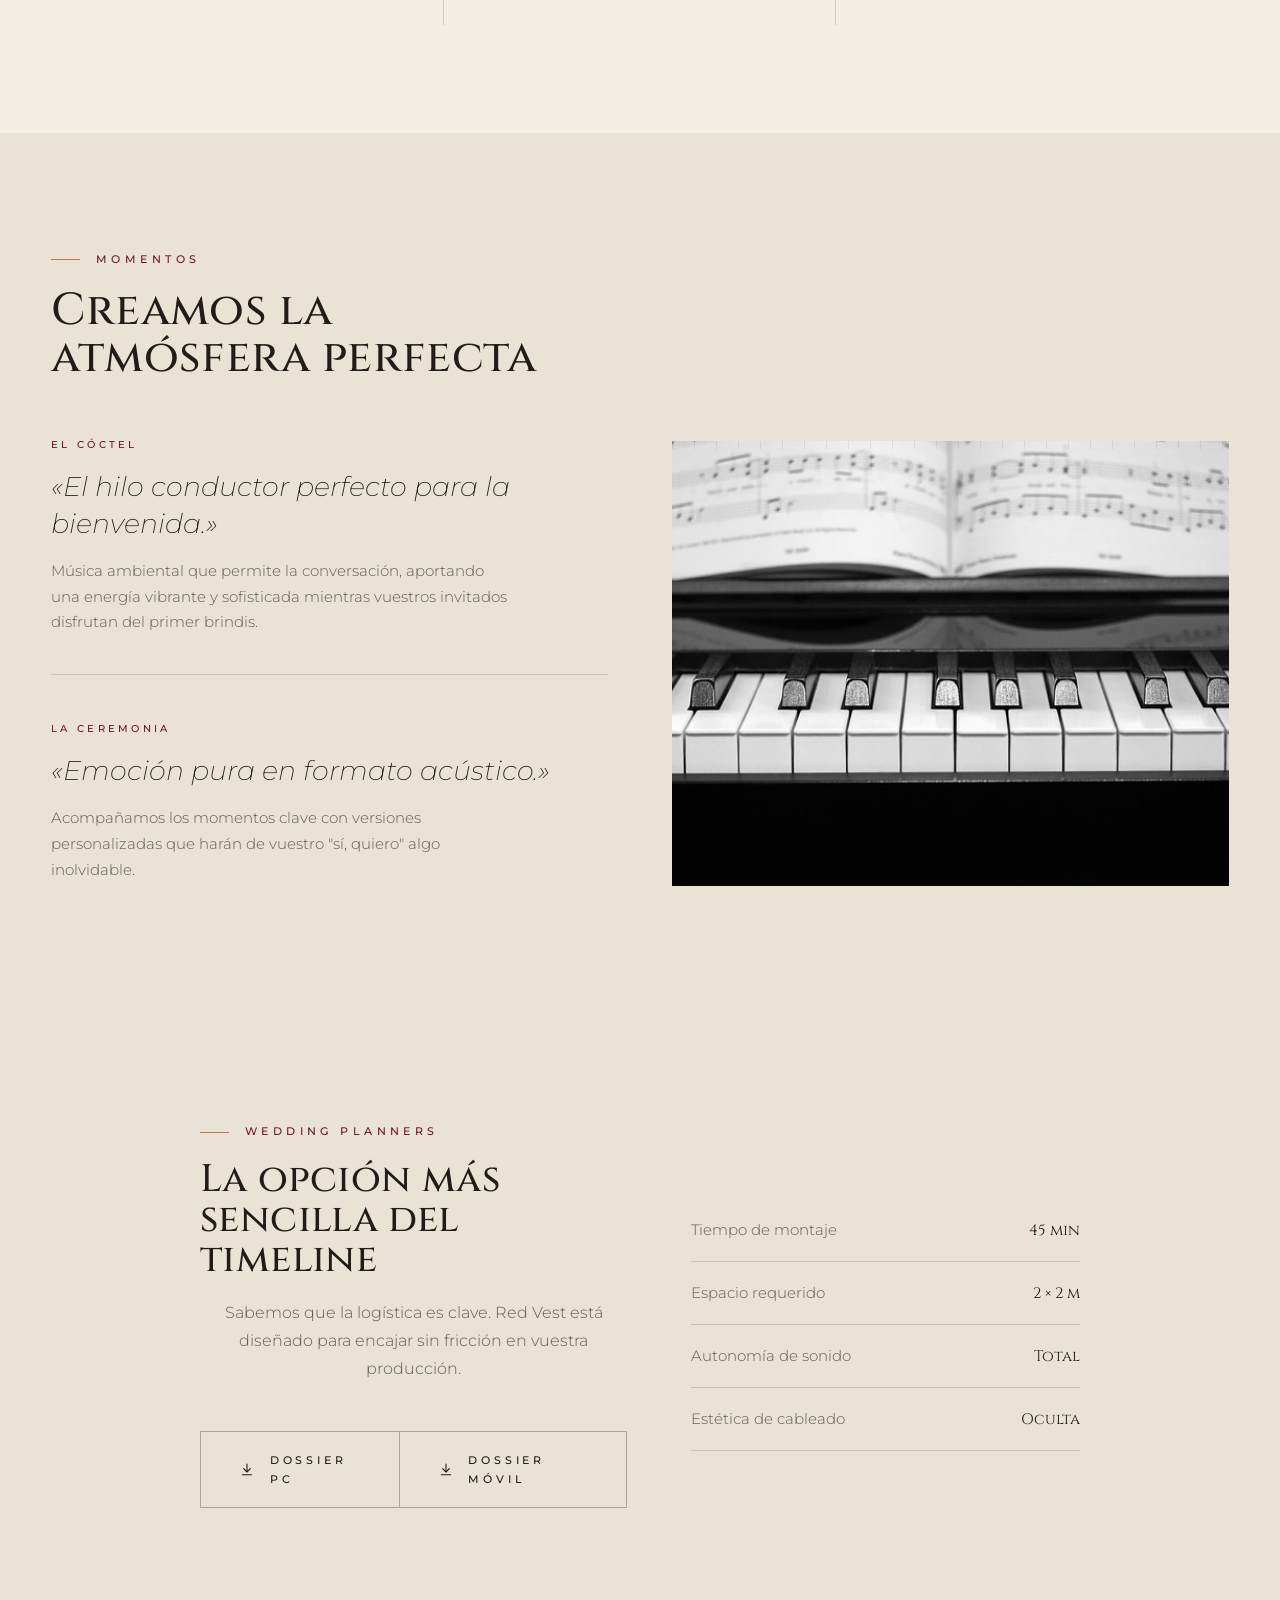
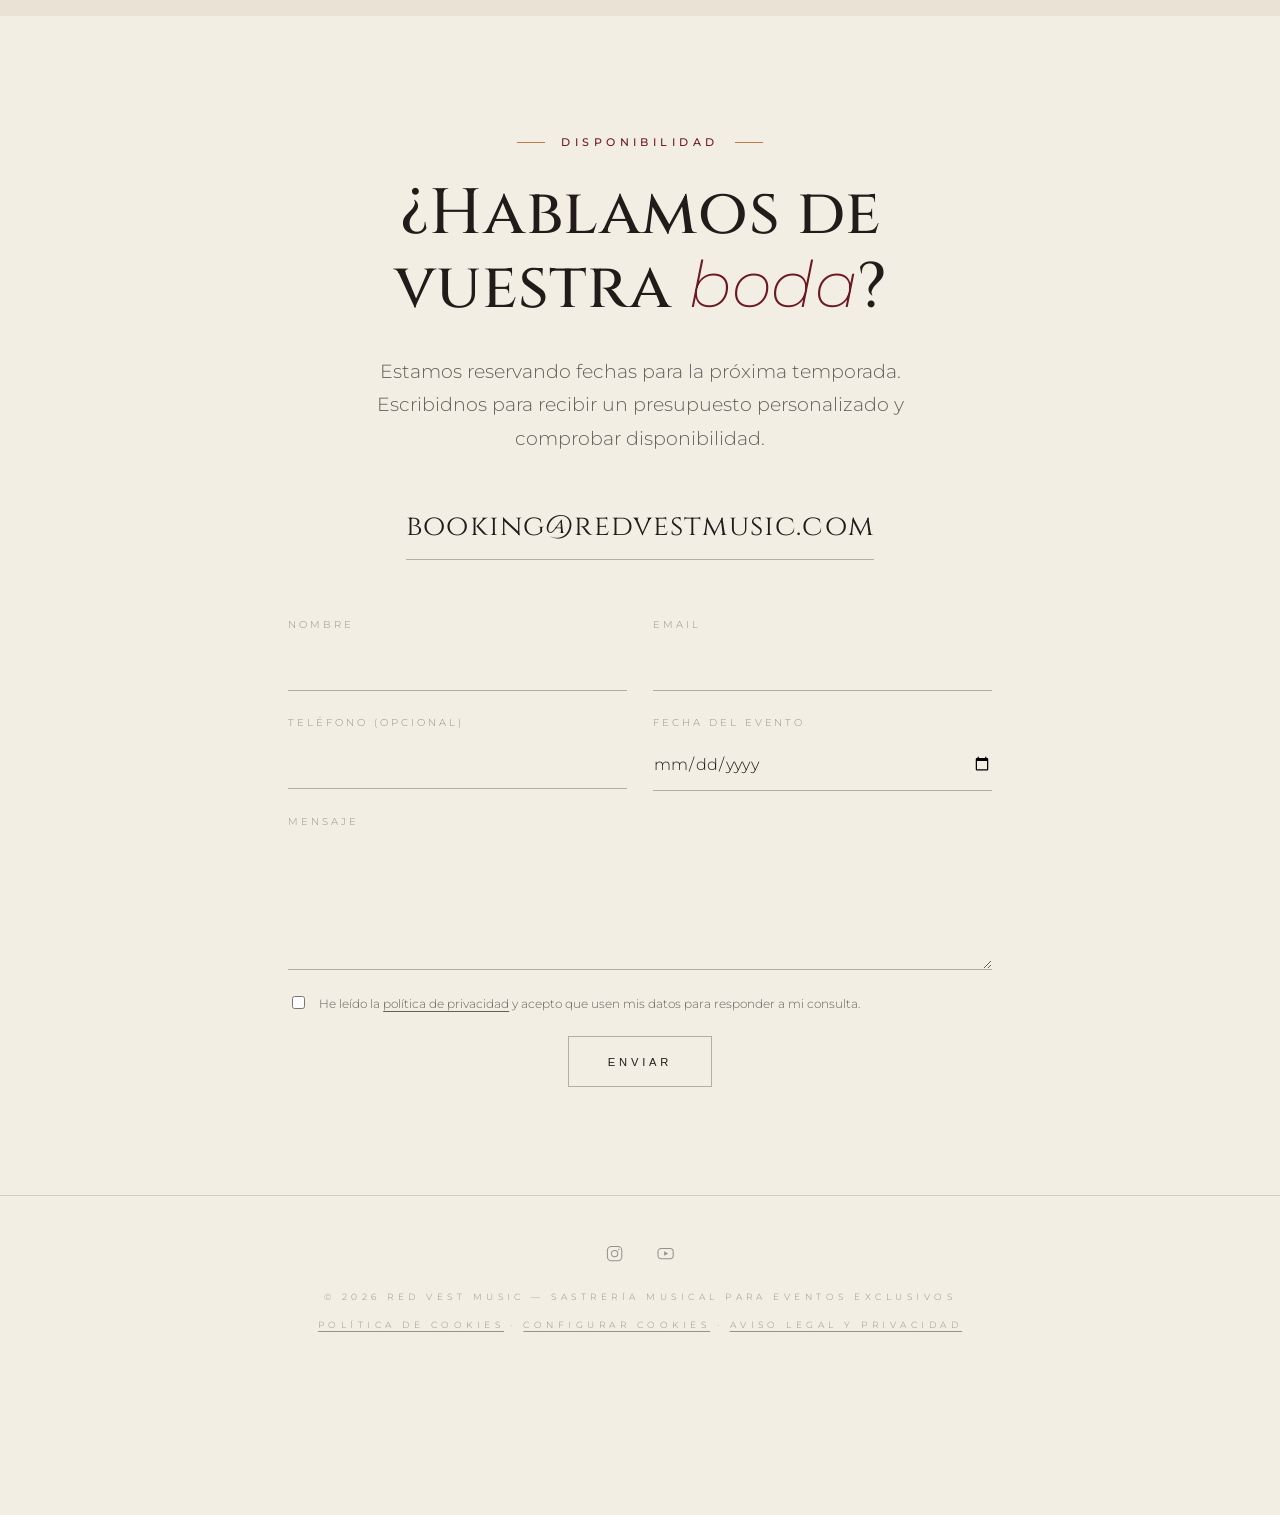
==== commit 706e14ff: "Merge main into feat/contact-form Combine footer legal links and move shared legal styles to legal.c" ====
--- a/bodas/index.html
+++ b/bodas/index.html
@@ -89,6 +89,7 @@
   <link rel="stylesheet" href="../fonts.css">
   <link rel="stylesheet" href="../styles.css">
   <link rel="stylesheet" href="../consent.css">
+  <link rel="stylesheet" href="../contact.css">
   <link rel="icon" href="../assets/favicon.png" type="image/png">
 
   <script>
@@ -352,22 +353,46 @@
       <div class="reveal d2">
         <a href="mailto:booking@redvestmusic.com" class="booking__mail">booking@redvestmusic.com</a>
       </div>
-      <div class="social reveal d3">
-        <a href="https://www.instagram.com/redvestmusic" target="_blank" rel="noopener" aria-label="Instagram">
-          <svg viewBox="0 0 24 24" fill="none" stroke="currentColor" stroke-width="1.3"><rect x="3" y="3" width="18" height="18" rx="5"/><circle cx="12" cy="12" r="4"/><circle cx="17.2" cy="6.8" r="0.9" fill="currentColor" stroke="none"/></svg>
-          Instagram
-        </a>
-        <a href="https://www.youtube.com/@redvestmusic" target="_blank" rel="noopener" aria-label="YouTube">
-          <svg viewBox="0 0 24 24" fill="none" stroke="currentColor" stroke-width="1.3"><rect x="2.5" y="5.5" width="19" height="13" rx="4"/><path d="M10.2 9.2l5 2.8-5 2.8z" fill="currentColor" stroke="none"/></svg>
-          YouTube
-        </a>
-      </div>
+
+      <form name="contacto" method="POST" action="/gracias/" class="contact reveal d2" data-netlify="true" netlify-honeypot="bot-field">
+        <input type="hidden" name="form-name" value="contacto">
+        <input type="hidden" name="origen" value="bodas">
+        <p class="contact__trap" hidden><label>No rellenar: <input name="bot-field"></label></p>
+        <label class="contact__field">Nombre
+          <input type="text" name="nombre" required autocomplete="name">
+        </label>
+        <label class="contact__field">Email
+          <input type="email" name="email" required autocomplete="email">
+        </label>
+        <label class="contact__field">Teléfono (opcional)
+          <input type="tel" name="telefono" autocomplete="tel">
+        </label>
+        <label class="contact__field">Fecha del evento
+          <input type="date" name="fecha">
+        </label>
+        <label class="contact__field contact__field--wide">Mensaje
+          <textarea name="mensaje" rows="4" required></textarea>
+        </label>
+        <label class="contact__legal">
+          <input type="checkbox" name="privacidad" required>
+          <span>He leído la <a href="/privacidad/">política de privacidad</a> y acepto que usen mis datos para responder a mi consulta.</span>
+        </label>
+        <button type="submit" class="btn contact__submit">Enviar</button>
+      </form>
     </div>
   </section>
 
   <footer class="foot">
+    <div class="social">
+      <a href="https://www.instagram.com/redvestmusic" target="_blank" rel="noopener" aria-label="Instagram">
+        <svg viewBox="0 0 24 24" fill="none" stroke="currentColor" stroke-width="1.3"><rect x="3" y="3" width="18" height="18" rx="5"/><circle cx="12" cy="12" r="4"/><circle cx="17.2" cy="6.8" r="0.9" fill="currentColor" stroke="none"/></svg>
+      </a>
+      <a href="https://www.youtube.com/@redvestmusic" target="_blank" rel="noopener" aria-label="YouTube">
+        <svg viewBox="0 0 24 24" fill="none" stroke="currentColor" stroke-width="1.3"><rect x="2.5" y="5.5" width="19" height="13" rx="4"/><path d="M10.2 9.2l5 2.8-5 2.8z" fill="currentColor" stroke="none"/></svg>
+      </a>
+    </div>
     <p>© 2026 Red Vest Music — Sastrería Musical para eventos exclusivos</p>
-    <p class="foot__legal"><a href="/cookies/">Política de cookies</a> · <a href="#" data-consent-open>Configurar cookies</a></p>
+    <p class="foot__legal"><a href="/cookies/">Política de cookies</a> · <a href="#" data-consent-open>Configurar cookies</a> · <a href="/privacidad/">Aviso legal y privacidad</a></p>
   </footer>
 
   <!-- ===================== TWEAKS PANEL ===================== -->
--- a/consent.css
+++ b/consent.css
@@ -39,12 +39,3 @@
 .foot .foot__legal { margin-top: 0.8rem; }
 .foot .foot__legal a { text-decoration: underline; text-underline-offset: 3px; }
 
-.legal { padding: clamp(3rem, 8vh, 6rem) 0; font-size: 0.9rem; }
-.legal h1 { font-weight: 500; letter-spacing: 0.06em; margin: 2rem 0; }
-.legal h2 { font-size: 1rem; font-weight: 500; margin: 2rem 0 0.5rem; }
-.legal a { text-decoration: underline; text-underline-offset: 3px; }
-.legal__back { font-size: 0.7rem; letter-spacing: 0.3em; text-transform: uppercase; text-decoration: none !important; color: var(--ink-faint); }
-.legal__date { color: var(--ink-faint); margin-top: 2rem; }
-.legal table { width: 100%; border-collapse: collapse; font-size: 0.8rem; }
-.legal th, .legal td { text-align: left; vertical-align: top; padding: 0.6rem 0.5rem; border-bottom: 1px solid var(--hair); }
-.legal-table-wrap { overflow-x: auto; }
--- a/contact.css
+++ b/contact.css
@@ -0,0 +1,67 @@
+.contact {
+  display: grid;
+  grid-template-columns: 1fr 1fr;
+  gap: 1.4rem 1.6rem;
+  margin: 3.5rem auto 0;
+  max-width: 44rem;
+  text-align: left;
+}
+
+.contact__field {
+  display: flex;
+  flex-direction: column;
+  gap: 0.5rem;
+  font-size: 0.62rem;
+  letter-spacing: 0.3em;
+  text-transform: uppercase;
+  color: var(--ink-faint);
+}
+
+.contact__field--wide,
+.contact__legal,
+.contact__submit { grid-column: 1 / -1; }
+
+.contact input[type="text"],
+.contact input[type="email"],
+.contact input[type="tel"],
+.contact input[type="date"],
+.contact select,
+.contact textarea {
+  width: 100%;
+  padding: 0.7rem 0;
+  background: transparent;
+  color: var(--ink);
+  border: 0;
+  border-bottom: 1px solid var(--hair-strong);
+  border-radius: 0;
+  font: inherit;
+  font-size: 1rem;
+  letter-spacing: 0.02em;
+  text-transform: none;
+}
+
+.contact select option { color: #211C19; }
+
+.contact input:focus,
+.contact select:focus,
+.contact textarea:focus { outline: none; border-bottom-color: var(--ink); }
+
+.contact__legal {
+  display: flex;
+  gap: 0.7rem;
+  align-items: flex-start;
+  font-size: 0.78rem;
+  color: var(--ink-soft);
+}
+
+.contact__legal a { text-decoration: underline; text-underline-offset: 3px; }
+
+.contact__submit { justify-self: center; }
+
+@media (max-width: 600px) {
+  .contact { grid-template-columns: 1fr; }
+}
+
+.foot .social { margin: 0 0 1.6rem; gap: 2rem; }
+.foot .social a { gap: 0; }
+.foot .social svg { width: 1.2rem; height: 1.2rem; }
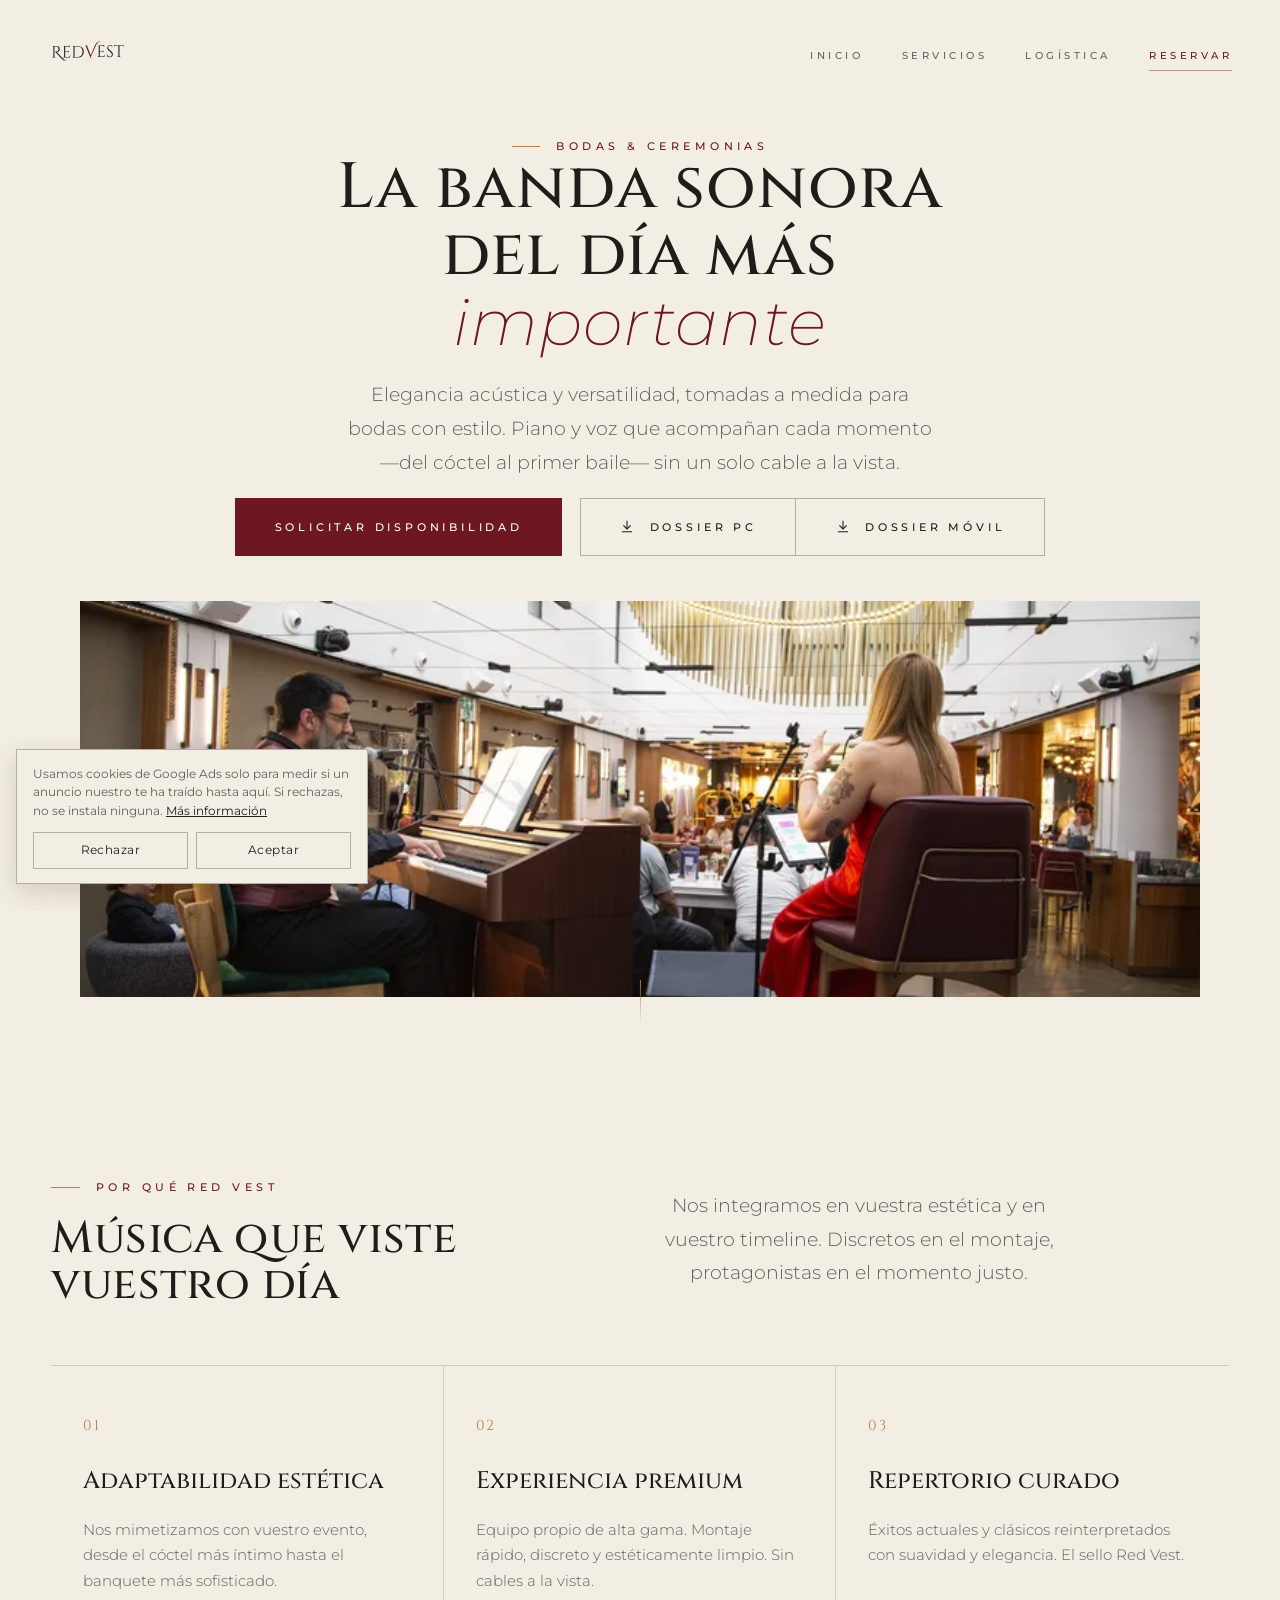
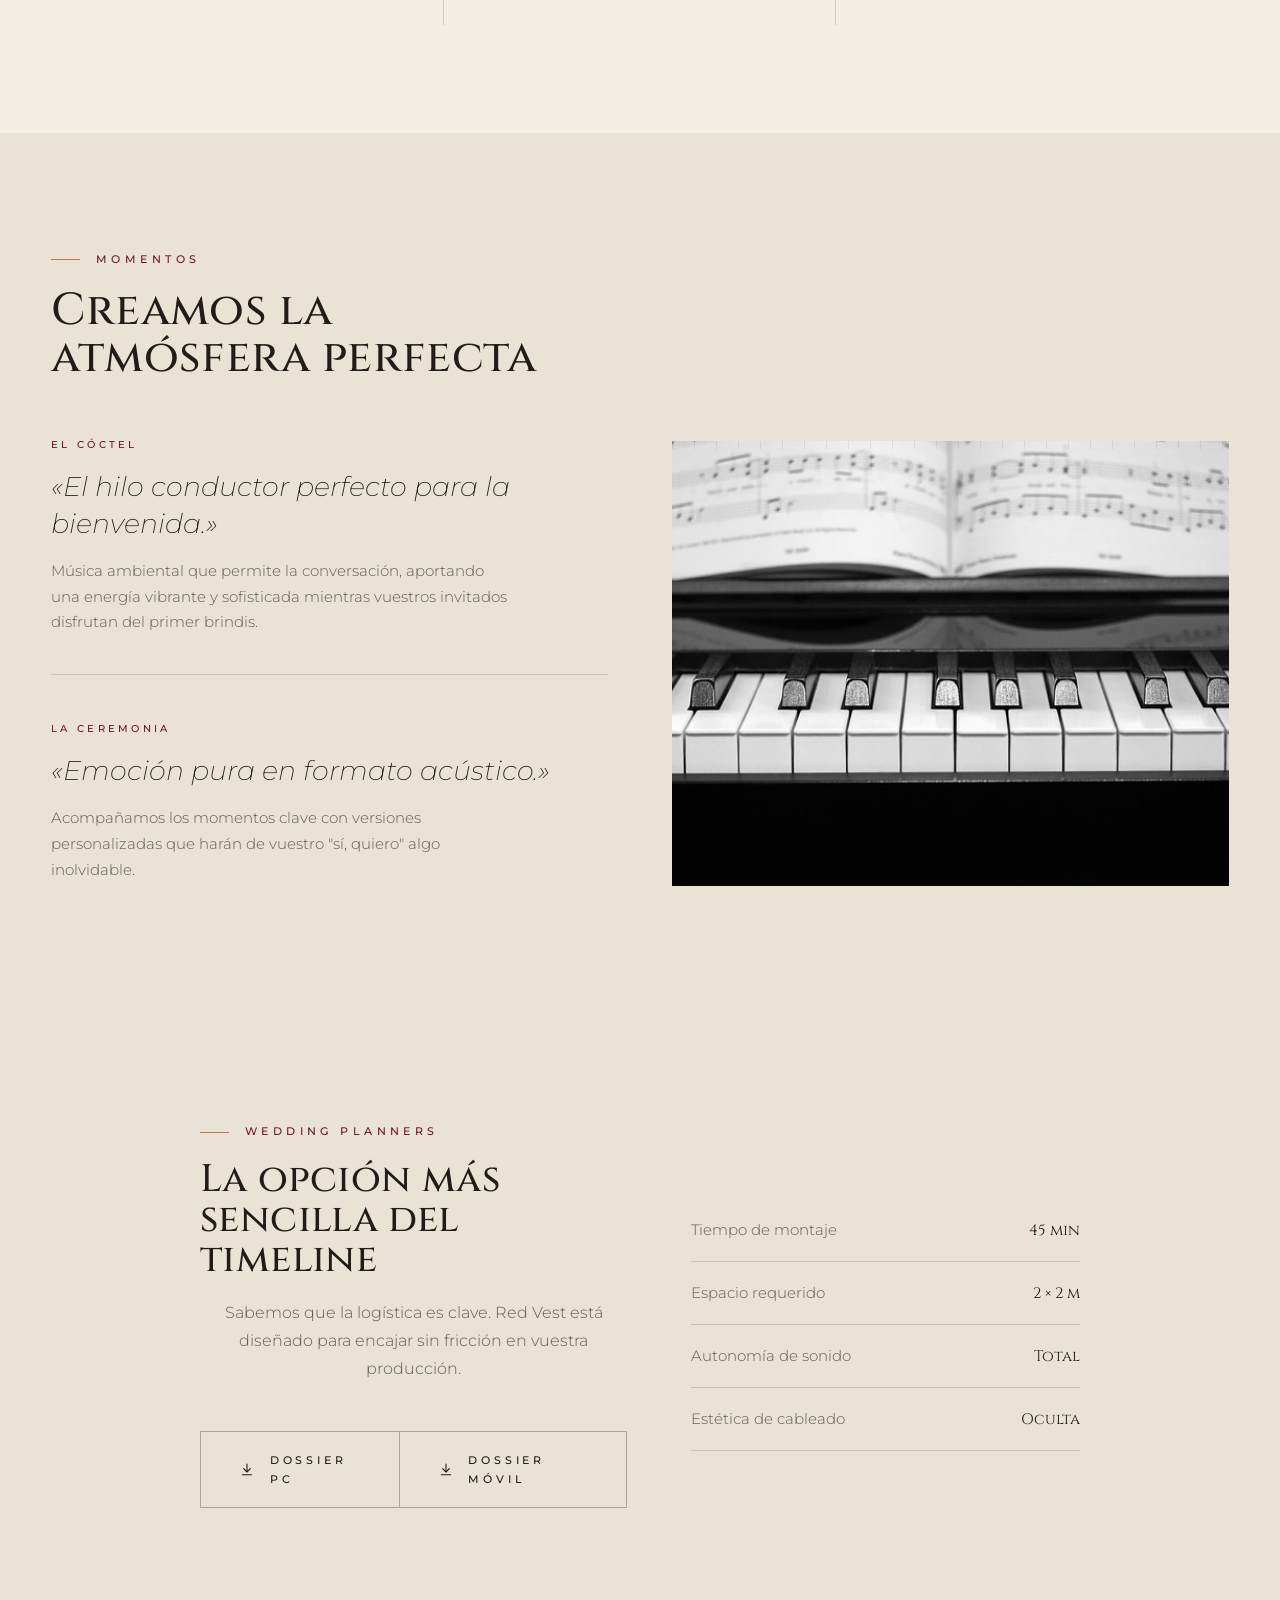
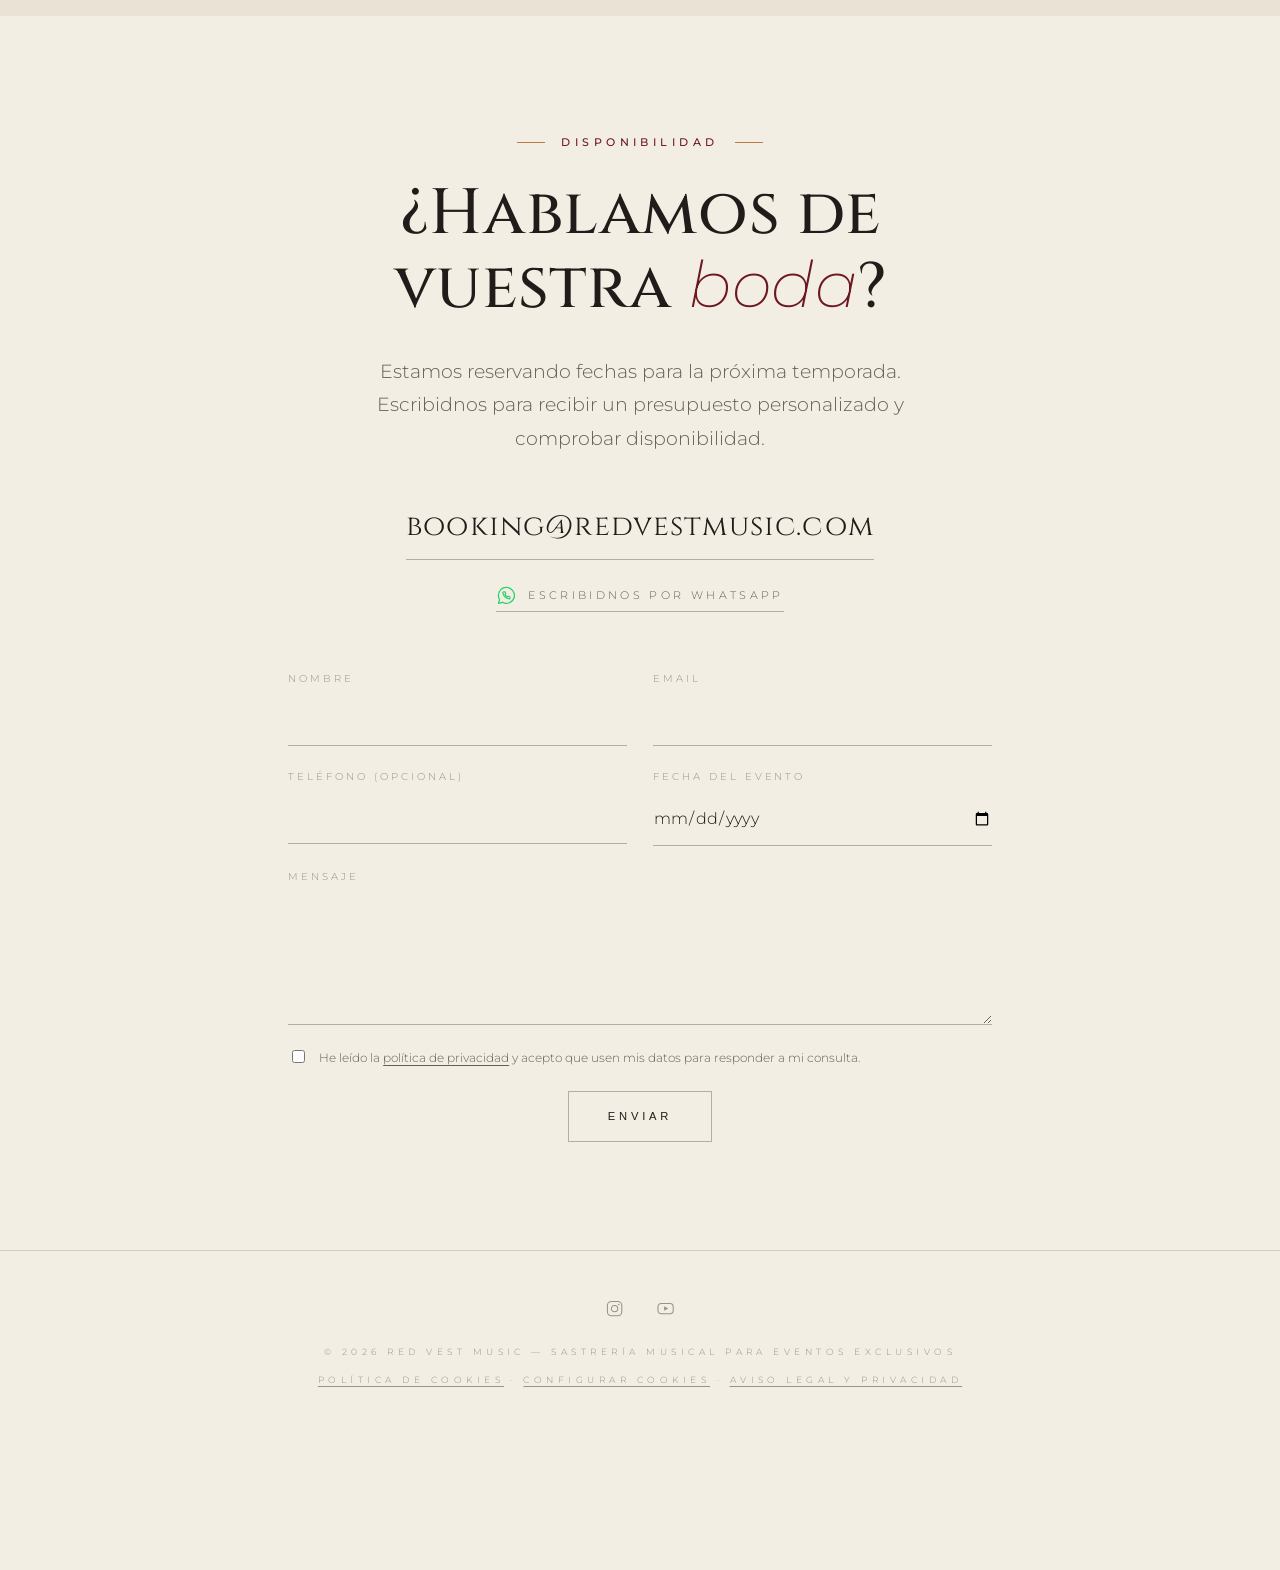
==== commit 8b7098ce: "feat: add WhatsApp contact button and mention it in the privacy policy Co-Authored-By: Claude Sonnet" ====
--- a/bodas/index.html
+++ b/bodas/index.html
@@ -90,6 +90,7 @@
   <link rel="stylesheet" href="../styles.css">
   <link rel="stylesheet" href="../consent.css">
   <link rel="stylesheet" href="../contact.css">
+  <link rel="stylesheet" href="../whatsapp.css">
   <link rel="icon" href="../assets/favicon.png" type="image/png">
 
   <script>
@@ -353,6 +354,9 @@
       <div class="reveal d2">
         <a href="mailto:booking@redvestmusic.com" class="booking__mail">booking@redvestmusic.com</a>
       </div>
+      <div class="reveal d2 wa-row">
+        <a href="https://wa.me/34600269239?s=p&text=Hola%2C%20me%20gustar%C3%ADa%20informaci%C3%B3n%20sobre%20vuestra%20m%C3%BAsica%20para%20nuestra%20boda." target="_blank" rel="noopener" class="wa-link"><svg class="wa-icon" viewBox="0 0 24 24" fill="none" stroke="#25D366" stroke-width="1.4" stroke-linecap="round" stroke-linejoin="round" aria-hidden="true"><path d="M12 2.8a9.2 9.2 0 0 0-7.9 13.9L2.9 21.2l4.6-1.2A9.2 9.2 0 1 0 12 2.8z"/><g transform="translate(7.1 7.1) scale(0.41)" stroke-width="3.2"><path d="M22 16.92v3a2 2 0 0 1-2.18 2 19.79 19.79 0 0 1-8.63-3.07 19.5 19.5 0 0 1-6-6 19.79 19.79 0 0 1-3.07-8.67A2 2 0 0 1 4.11 2h3a2 2 0 0 1 2 1.72 12.84 12.84 0 0 0 .7 2.81 2 2 0 0 1-.45 2.11L8.09 9.91a16 16 0 0 0 6 6l1.27-1.27a2 2 0 0 1 2.11-.45 12.84 12.84 0 0 0 2.81.7A2 2 0 0 1 22 16.92z"/></g></svg><span>Escribidnos por WhatsApp</span></a>
+      </div>
 
       <form name="contacto" method="POST" action="/gracias/" class="contact reveal d2" data-netlify="true" netlify-honeypot="bot-field">
         <input type="hidden" name="form-name" value="contacto">
@@ -447,6 +451,8 @@
 
   <script src="../app.js"></script>
   <script src="../tweaks.js"></script>
+  <a href="https://wa.me/34600269239?s=p&text=Hola%2C%20me%20gustar%C3%ADa%20informaci%C3%B3n%20sobre%20vuestra%20m%C3%BAsica%20para%20nuestra%20boda." target="_blank" rel="noopener" class="wa-float" aria-label="WhatsApp"><svg class="wa-icon" viewBox="0 0 24 24" fill="none" stroke="#25D366" stroke-width="1.4" stroke-linecap="round" stroke-linejoin="round" aria-hidden="true"><path d="M12 2.8a9.2 9.2 0 0 0-7.9 13.9L2.9 21.2l4.6-1.2A9.2 9.2 0 1 0 12 2.8z"/><g transform="translate(7.1 7.1) scale(0.41)" stroke-width="3.2"><path d="M22 16.92v3a2 2 0 0 1-2.18 2 19.79 19.79 0 0 1-8.63-3.07 19.5 19.5 0 0 1-6-6 19.79 19.79 0 0 1-3.07-8.67A2 2 0 0 1 4.11 2h3a2 2 0 0 1 2 1.72 12.84 12.84 0 0 0 .7 2.81 2 2 0 0 1-.45 2.11L8.09 9.91a16 16 0 0 0 6 6l1.27-1.27a2 2 0 0 1 2.11-.45 12.84 12.84 0 0 0 2.81.7A2 2 0 0 1 22 16.92z"/></g></svg></a>
+  <script src="../whatsapp.js"></script>
   <script src="../consent.js"></script>
 </body>
 
--- a/whatsapp.css
+++ b/whatsapp.css
@@ -0,0 +1,39 @@
+.wa-row { margin-top: 1.6rem; }
+
+.wa-link {
+  display: inline-flex;
+  align-items: center;
+  gap: 0.7rem;
+  padding-bottom: 0.3rem;
+  border-bottom: 1px solid var(--hair-strong);
+  font-size: 0.7rem;
+  letter-spacing: 0.3em;
+  text-transform: uppercase;
+  color: var(--ink-soft);
+  transition: color 0.4s ease, border-color 0.4s ease;
+}
+.wa-link:hover { color: var(--ink); border-color: #25D366; }
+.wa-link .wa-icon { width: 1.3rem; height: 1.3rem; }
+
+.wa-float { display: none; }
+
+@media (max-width: 768px) {
+  .wa-float {
+    display: grid;
+    place-items: center;
+    position: fixed;
+    right: 1rem;
+    bottom: 1rem;
+    z-index: 900;
+    width: 3rem;
+    height: 3rem;
+    border-radius: 50%;
+    background: var(--bg);
+    border: 1px solid #25D366;
+    box-shadow: 0 4px 14px var(--shadow);
+    transition: opacity 0.3s ease, visibility 0.3s ease;
+  }
+  .wa-float .wa-icon { width: 1.6rem; height: 1.6rem; }
+  .wa-float--hidden,
+  body:has(.consent) .wa-float { opacity: 0; visibility: hidden; pointer-events: none; }
+}
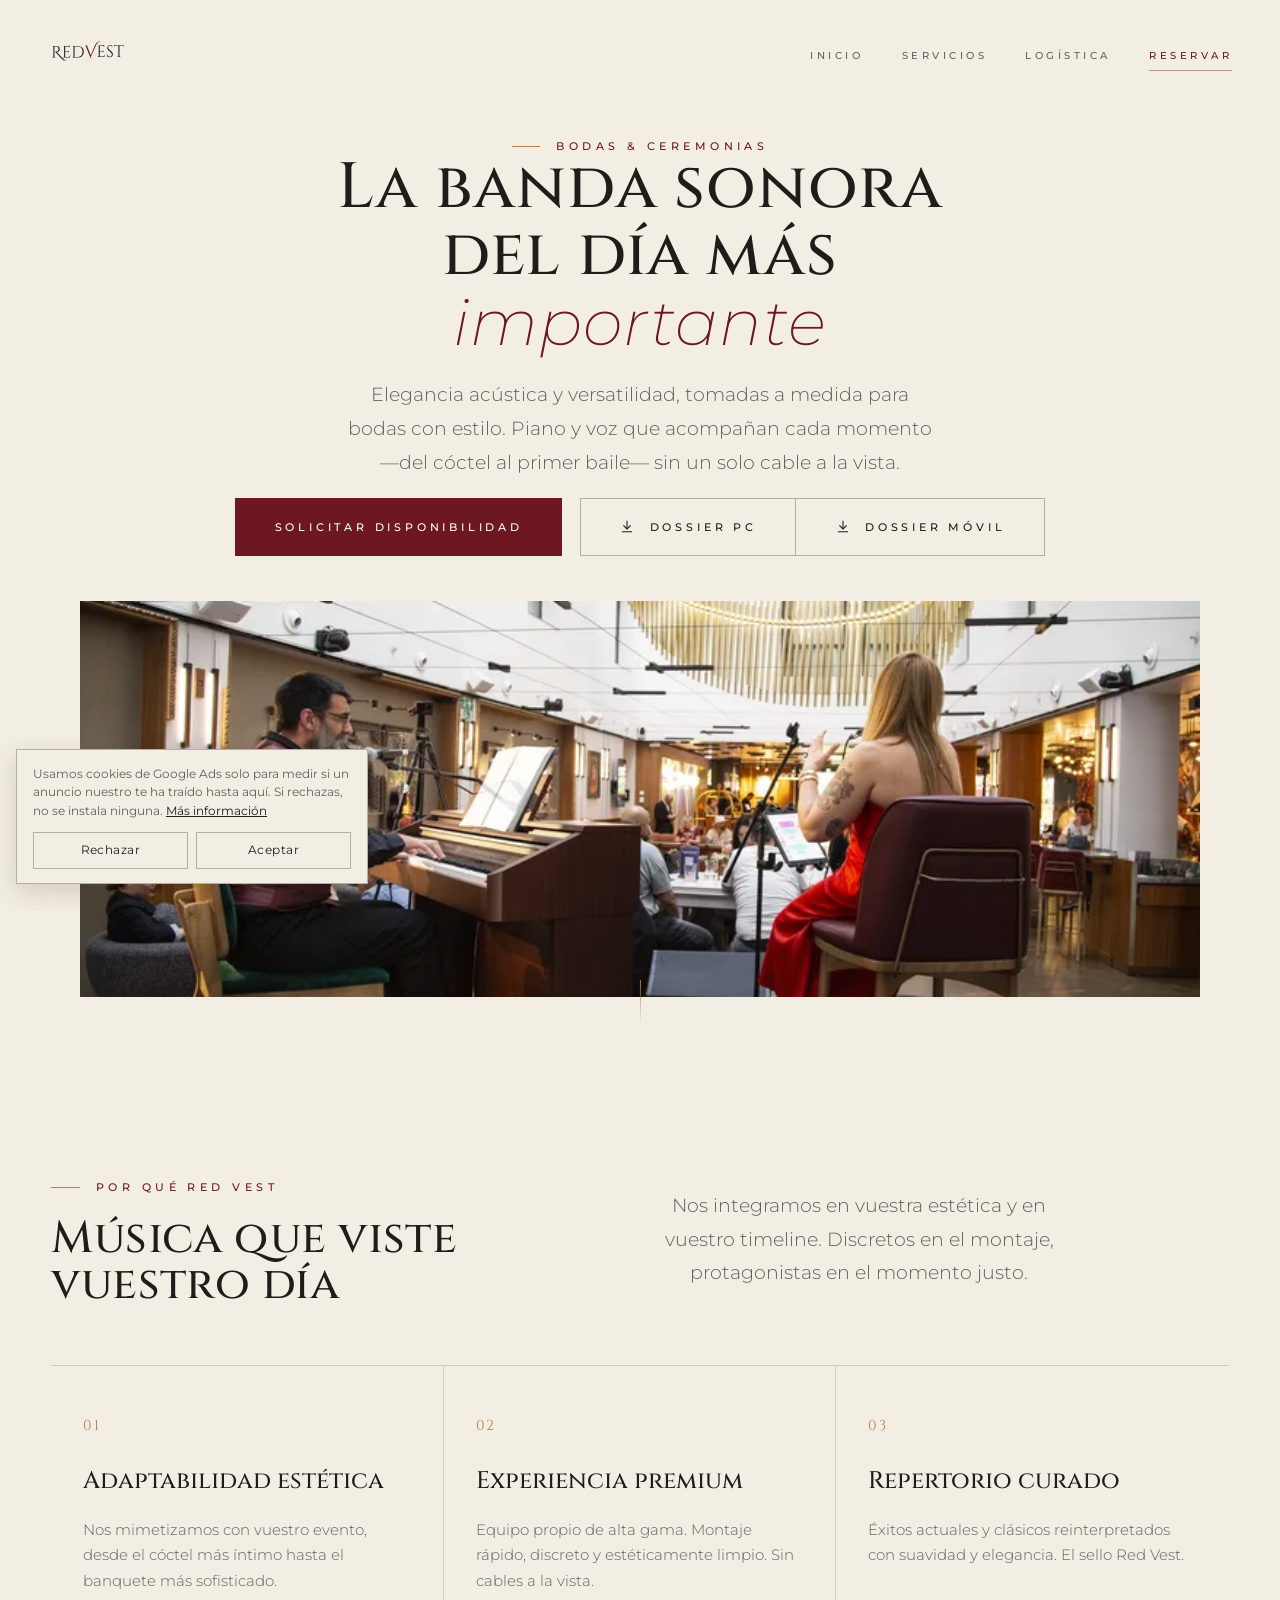
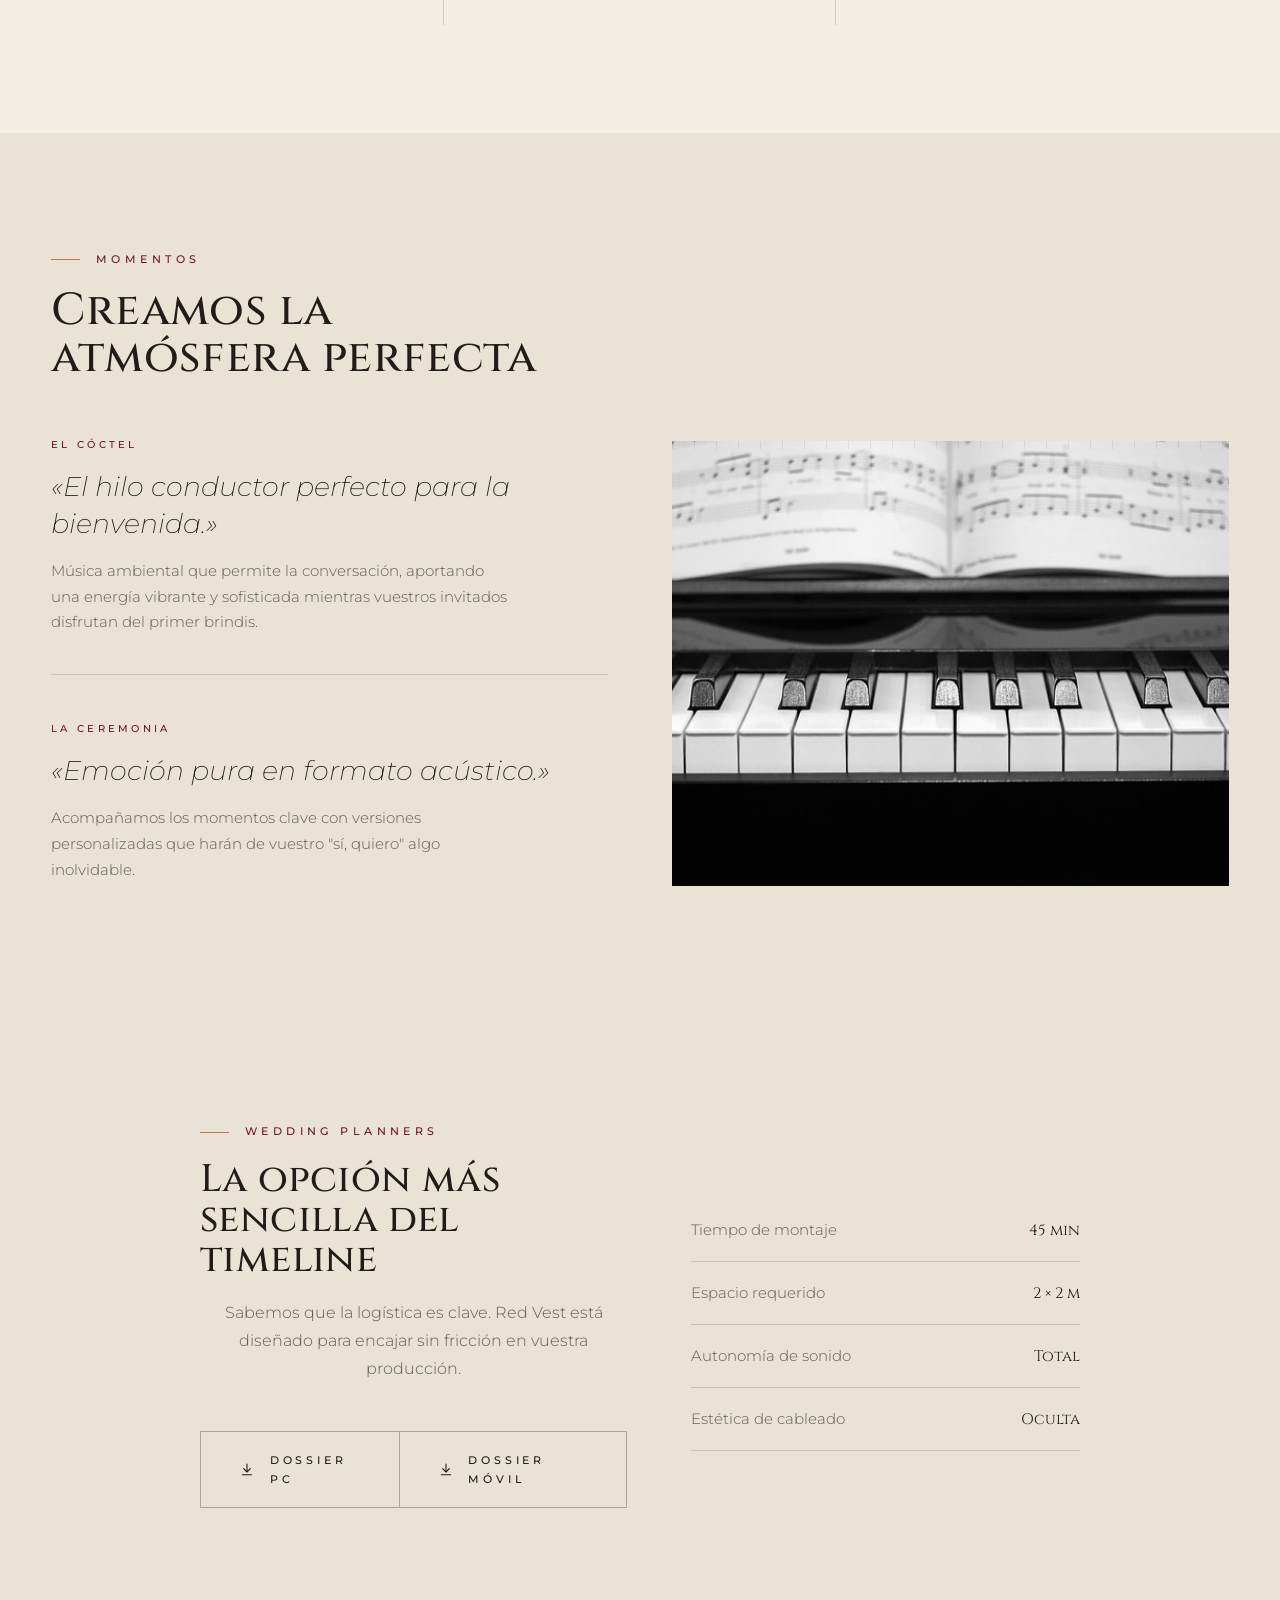
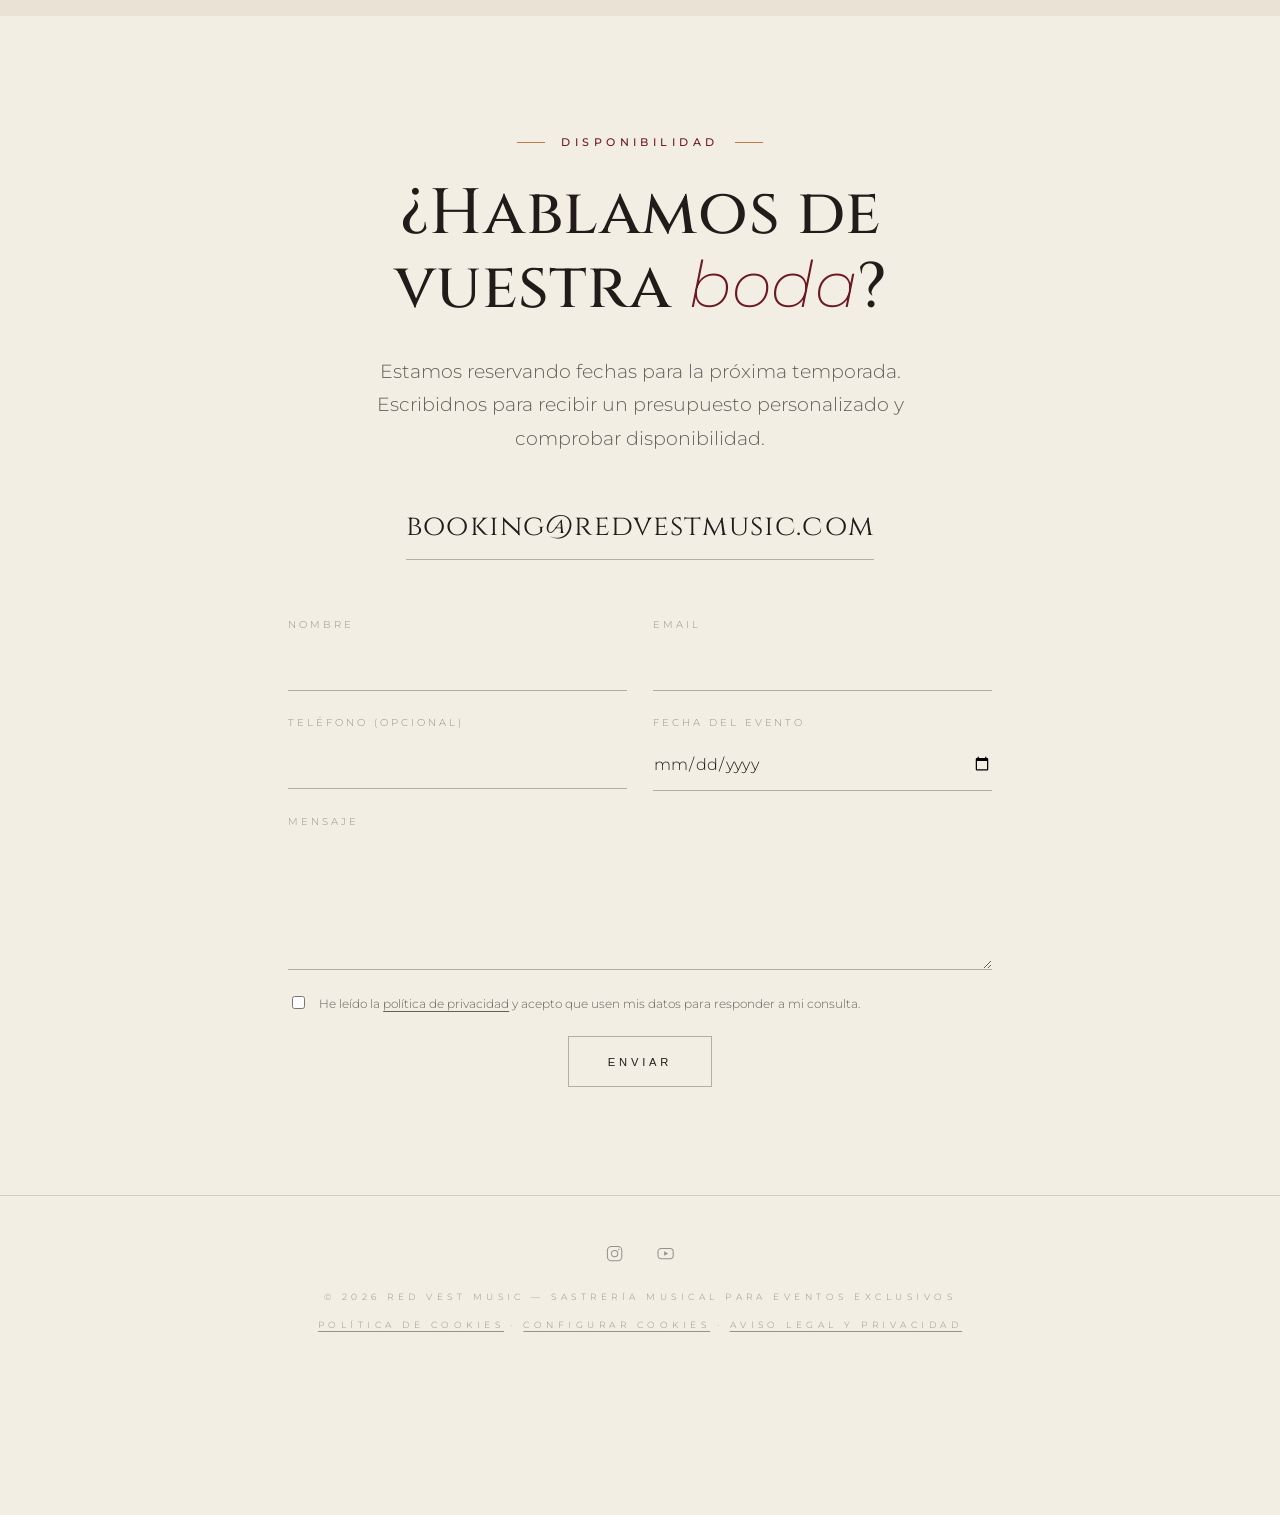
==== commit bcf8b388: "Merge pull request #3 from tonymartin-dev/feat/contact-form feat: contact form via Netlify Forms" ====
--- a/bodas/index.html
+++ b/bodas/index.html
@@ -90,7 +90,6 @@
   <link rel="stylesheet" href="../styles.css">
   <link rel="stylesheet" href="../consent.css">
   <link rel="stylesheet" href="../contact.css">
-  <link rel="stylesheet" href="../whatsapp.css">
   <link rel="icon" href="../assets/favicon.png" type="image/png">
 
   <script>
@@ -354,9 +353,6 @@
       <div class="reveal d2">
         <a href="mailto:booking@redvestmusic.com" class="booking__mail">booking@redvestmusic.com</a>
       </div>
-      <div class="reveal d2 wa-row">
-        <a href="https://wa.me/34600269239?s=p&text=Hola%2C%20me%20gustar%C3%ADa%20informaci%C3%B3n%20sobre%20vuestra%20m%C3%BAsica%20para%20nuestra%20boda." target="_blank" rel="noopener" class="wa-link"><svg class="wa-icon" viewBox="0 0 24 24" fill="none" stroke="#25D366" stroke-width="1.4" stroke-linecap="round" stroke-linejoin="round" aria-hidden="true"><path d="M12 2.8a9.2 9.2 0 0 0-7.9 13.9L2.9 21.2l4.6-1.2A9.2 9.2 0 1 0 12 2.8z"/><g transform="translate(7.1 7.1) scale(0.41)" stroke-width="3.2"><path d="M22 16.92v3a2 2 0 0 1-2.18 2 19.79 19.79 0 0 1-8.63-3.07 19.5 19.5 0 0 1-6-6 19.79 19.79 0 0 1-3.07-8.67A2 2 0 0 1 4.11 2h3a2 2 0 0 1 2 1.72 12.84 12.84 0 0 0 .7 2.81 2 2 0 0 1-.45 2.11L8.09 9.91a16 16 0 0 0 6 6l1.27-1.27a2 2 0 0 1 2.11-.45 12.84 12.84 0 0 0 2.81.7A2 2 0 0 1 22 16.92z"/></g></svg><span>Escribidnos por WhatsApp</span></a>
-      </div>
 
       <form name="contacto" method="POST" action="/gracias/" class="contact reveal d2" data-netlify="true" netlify-honeypot="bot-field">
         <input type="hidden" name="form-name" value="contacto">
@@ -451,8 +447,6 @@
 
   <script src="../app.js"></script>
   <script src="../tweaks.js"></script>
-  <a href="https://wa.me/34600269239?s=p&text=Hola%2C%20me%20gustar%C3%ADa%20informaci%C3%B3n%20sobre%20vuestra%20m%C3%BAsica%20para%20nuestra%20boda." target="_blank" rel="noopener" class="wa-float" aria-label="WhatsApp"><svg class="wa-icon" viewBox="0 0 24 24" fill="none" stroke="#25D366" stroke-width="1.4" stroke-linecap="round" stroke-linejoin="round" aria-hidden="true"><path d="M12 2.8a9.2 9.2 0 0 0-7.9 13.9L2.9 21.2l4.6-1.2A9.2 9.2 0 1 0 12 2.8z"/><g transform="translate(7.1 7.1) scale(0.41)" stroke-width="3.2"><path d="M22 16.92v3a2 2 0 0 1-2.18 2 19.79 19.79 0 0 1-8.63-3.07 19.5 19.5 0 0 1-6-6 19.79 19.79 0 0 1-3.07-8.67A2 2 0 0 1 4.11 2h3a2 2 0 0 1 2 1.72 12.84 12.84 0 0 0 .7 2.81 2 2 0 0 1-.45 2.11L8.09 9.91a16 16 0 0 0 6 6l1.27-1.27a2 2 0 0 1 2.11-.45 12.84 12.84 0 0 0 2.81.7A2 2 0 0 1 22 16.92z"/></g></svg></a>
-  <script src="../whatsapp.js"></script>
   <script src="../consent.js"></script>
 </body>
 
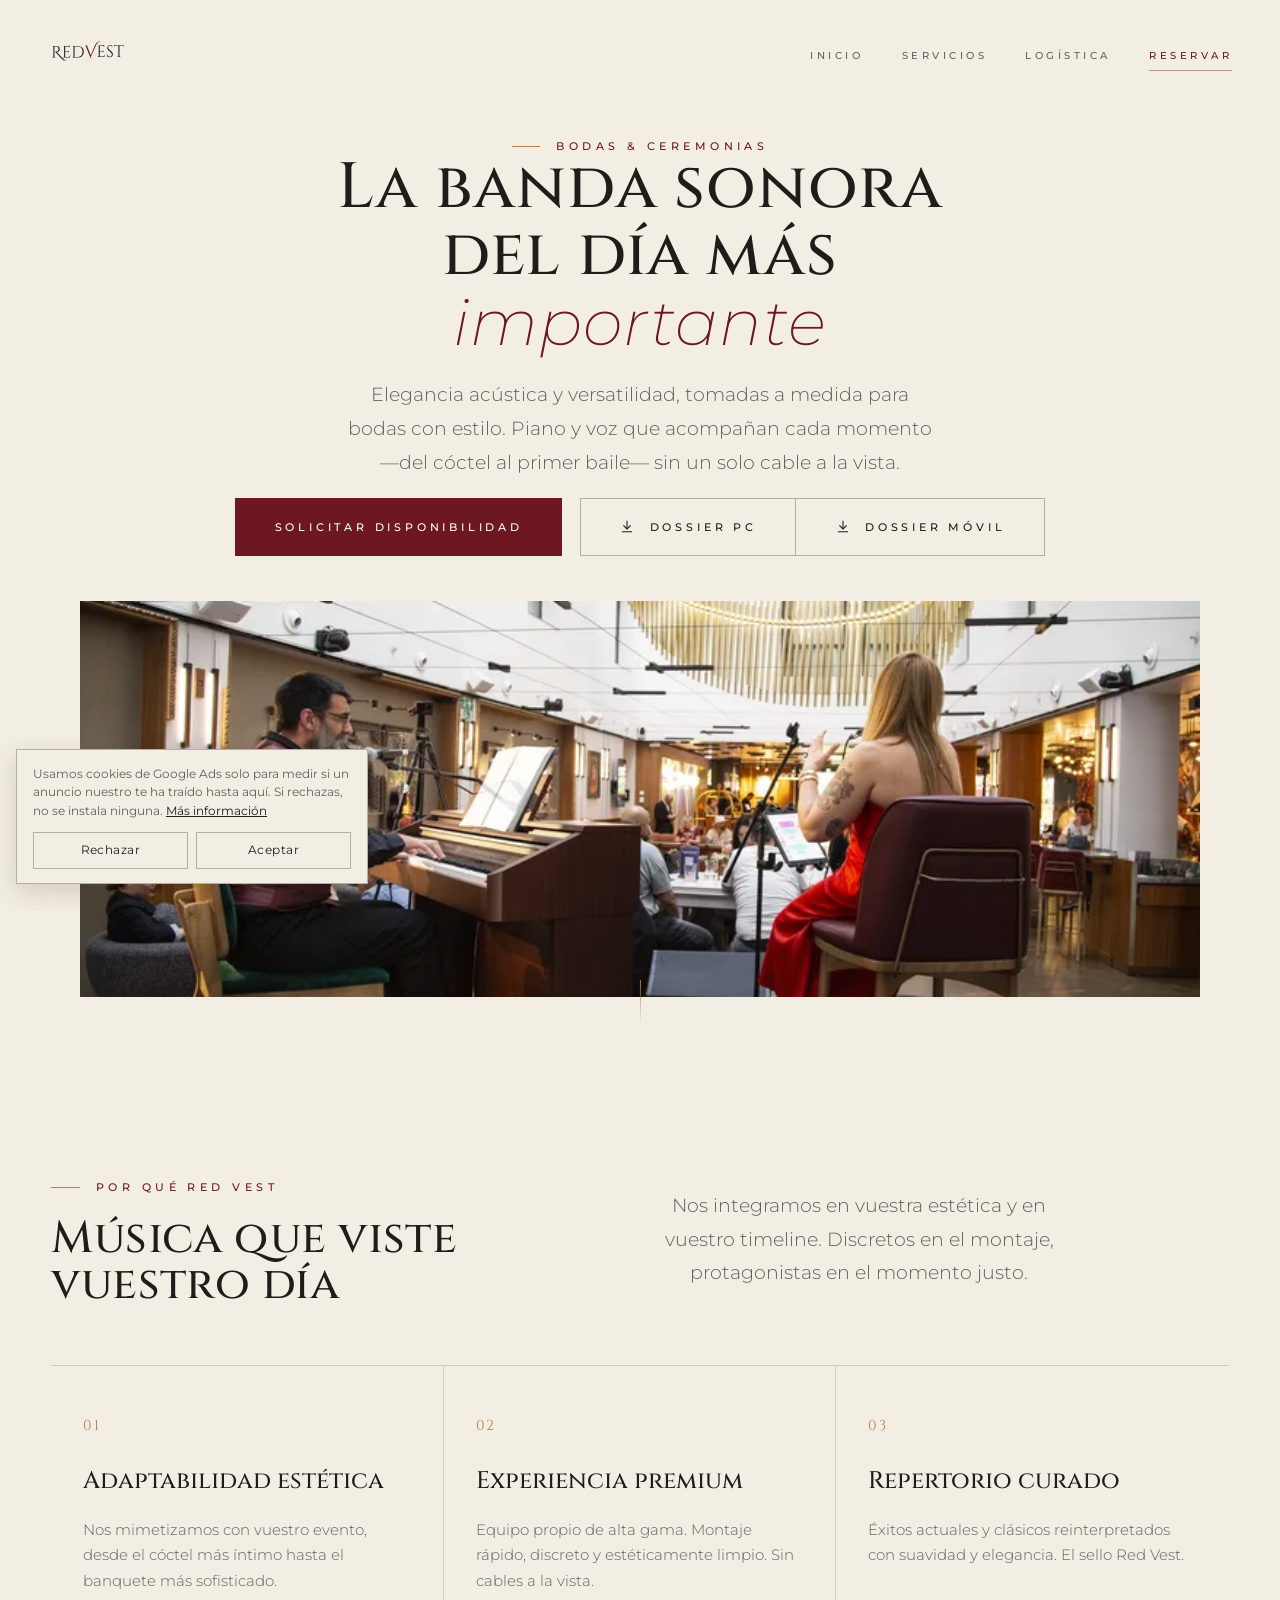
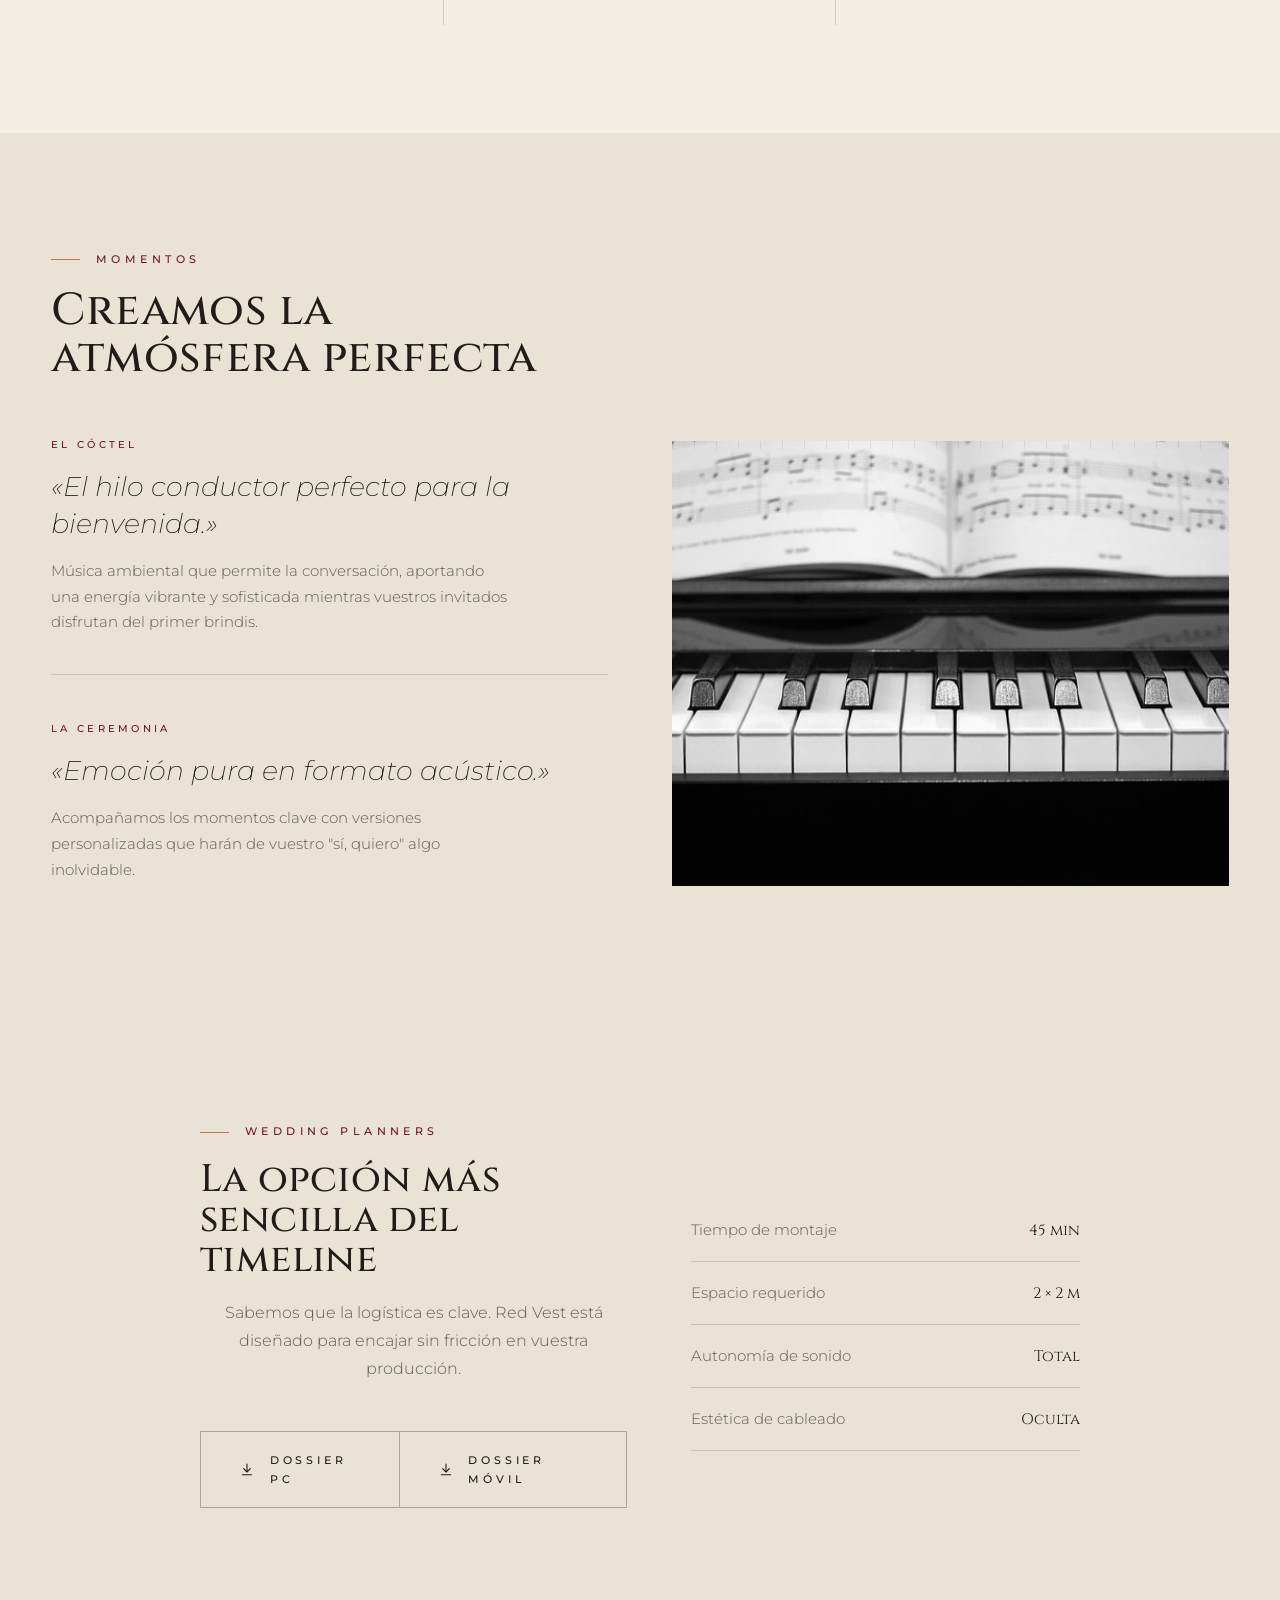
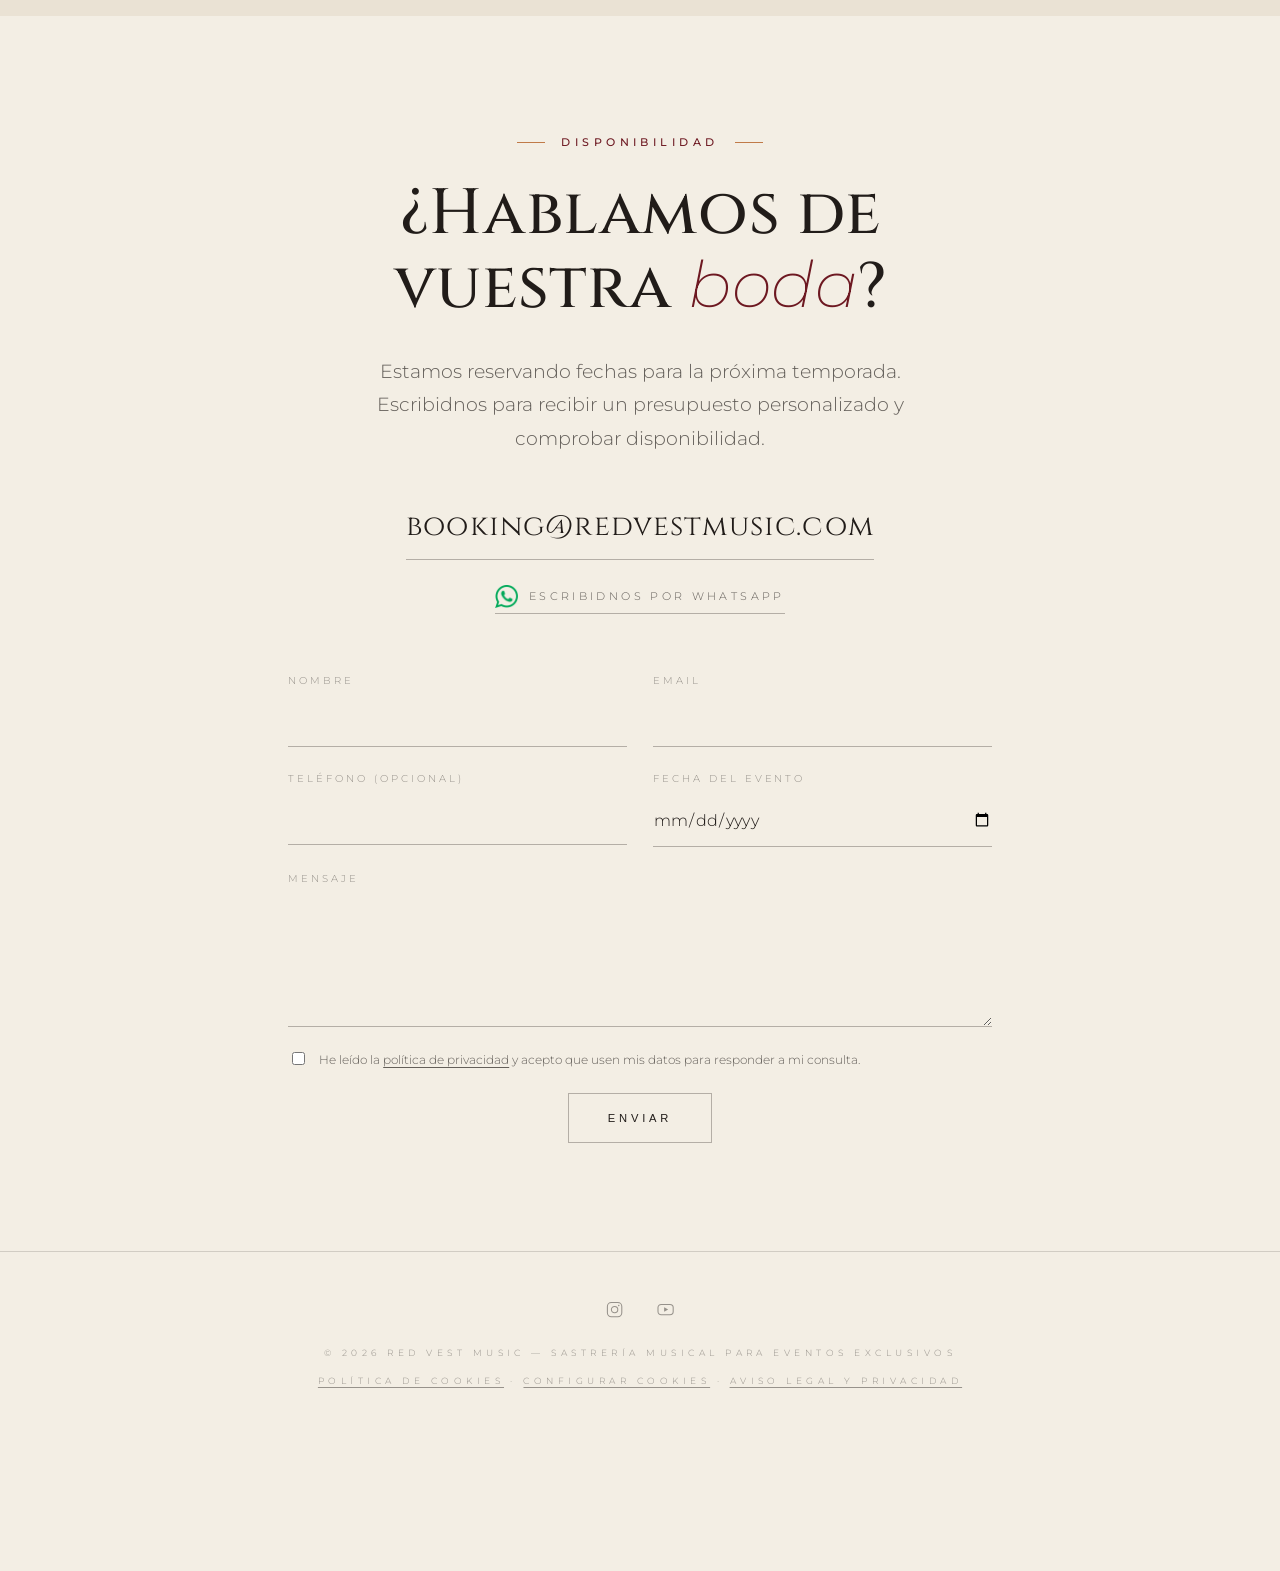
==== commit 7b33f461: "feat: use the official WhatsApp logo for the contact button Co-Authored-By: Claude Sonnet 5.5 <norep" ====
--- a/bodas/index.html
+++ b/bodas/index.html
@@ -90,6 +90,7 @@
   <link rel="stylesheet" href="../styles.css">
   <link rel="stylesheet" href="../consent.css">
   <link rel="stylesheet" href="../contact.css">
+  <link rel="stylesheet" href="../whatsapp.css">
   <link rel="icon" href="../assets/favicon.png" type="image/png">
 
   <script>
@@ -353,6 +354,9 @@
       <div class="reveal d2">
         <a href="mailto:booking@redvestmusic.com" class="booking__mail">booking@redvestmusic.com</a>
       </div>
+      <div class="reveal d2 wa-row">
+        <a href="https://wa.me/34600269239?s=p&text=Hola%2C%20me%20gustar%C3%ADa%20informaci%C3%B3n%20sobre%20vuestra%20m%C3%BAsica%20para%20nuestra%20boda." target="_blank" rel="noopener" class="wa-link"><img class="wa-icon" src="../assets/whatsapp-icon.png" alt="" width="96" height="96"><span>Escribidnos por WhatsApp</span></a>
+      </div>
 
       <form name="contacto" method="POST" action="/gracias/" class="contact reveal d2" data-netlify="true" netlify-honeypot="bot-field">
         <input type="hidden" name="form-name" value="contacto">
@@ -447,6 +451,8 @@
 
   <script src="../app.js"></script>
   <script src="../tweaks.js"></script>
+  <a href="https://wa.me/34600269239?s=p&text=Hola%2C%20me%20gustar%C3%ADa%20informaci%C3%B3n%20sobre%20vuestra%20m%C3%BAsica%20para%20nuestra%20boda." target="_blank" rel="noopener" class="wa-float" aria-label="WhatsApp"><img class="wa-icon" src="../assets/whatsapp-icon.png" alt="" width="96" height="96"></a>
+  <script src="../whatsapp.js"></script>
   <script src="../consent.js"></script>
 </body>
 
--- a/whatsapp.css
+++ b/whatsapp.css
@@ -0,0 +1,40 @@
+.wa-row { margin-top: 1.6rem; }
+
+.wa-link {
+  display: inline-flex;
+  align-items: center;
+  gap: 0.7rem;
+  padding-bottom: 0.3rem;
+  border-bottom: 1px solid var(--hair-strong);
+  font-size: 0.7rem;
+  letter-spacing: 0.3em;
+  text-transform: uppercase;
+  color: var(--ink-soft);
+  transition: color 0.4s ease, border-color 0.4s ease;
+}
+.wa-link:hover { color: var(--ink); border-color: #00A859; }
+.wa-icon { display: block; }
+.wa-link .wa-icon { width: 1.4rem; height: 1.4rem; }
+
+.wa-float { display: none; }
+
+@media (max-width: 768px) {
+  .wa-float {
+    display: grid;
+    place-items: center;
+    position: fixed;
+    right: 1rem;
+    bottom: 1rem;
+    z-index: 900;
+    width: 3rem;
+    height: 3rem;
+    border-radius: 50%;
+    background: var(--bg);
+    border: 1px solid #00A859;
+    box-shadow: 0 4px 14px var(--shadow);
+    transition: opacity 0.3s ease, visibility 0.3s ease;
+  }
+  .wa-float .wa-icon { width: 1.6rem; height: 1.6rem; }
+  .wa-float--hidden,
+  body:has(.consent) .wa-float { opacity: 0; visibility: hidden; pointer-events: none; }
+}
